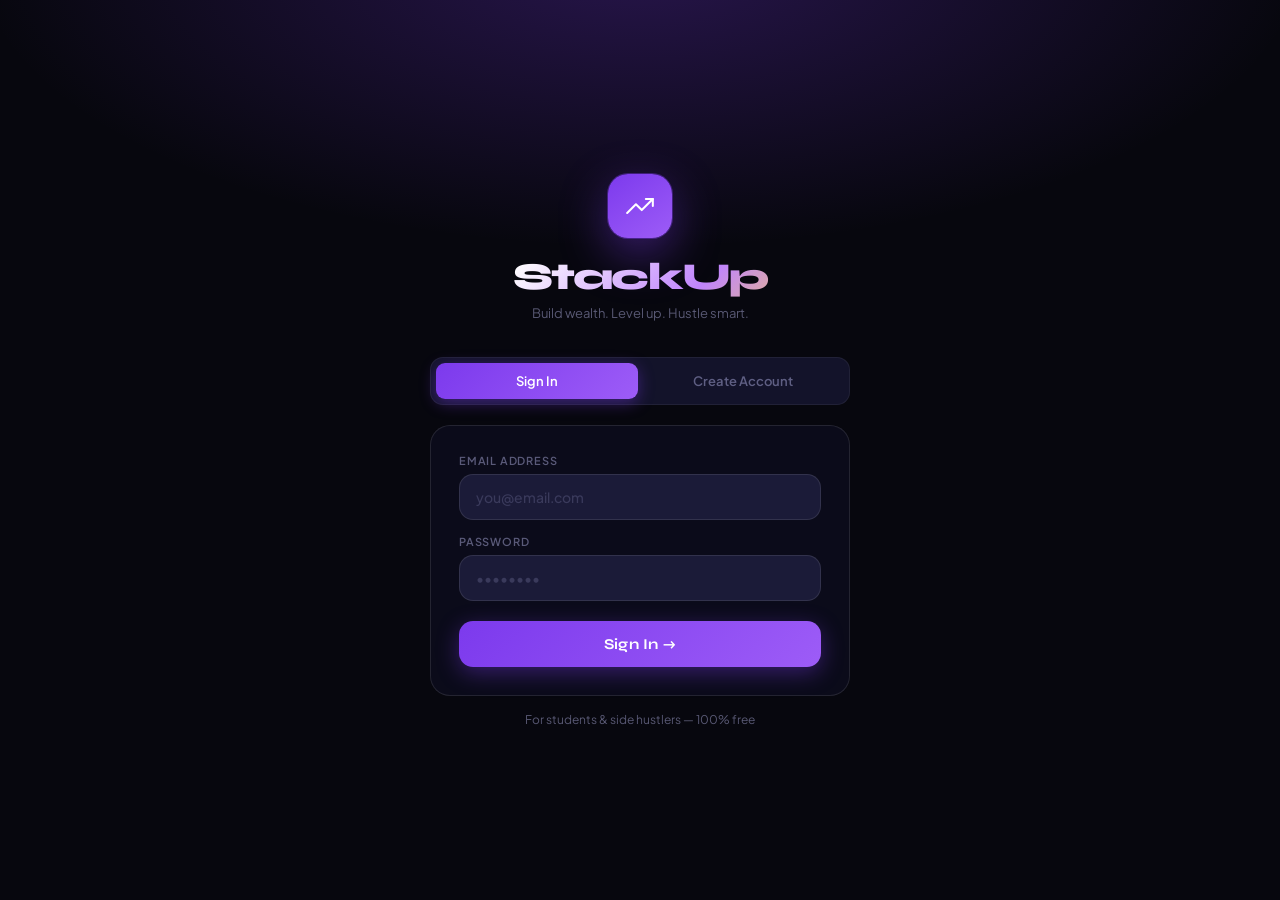
==== index.html @ 41231bc2 "update the main branch" ====
<!DOCTYPE html>
<html lang="en">
<head>
<meta charset="UTF-8"/>
<meta name="viewport" content="width=device-width, initial-scale=1.0"/>
<meta name="theme-color" content="#07070e"/>
<meta name="description" content="StackUp — Gamified money tracker for students and side hustlers"/>
<meta name="mobile-web-app-capable" content="yes"/>
<meta name="apple-mobile-web-app-capable" content="yes"/>
<meta name="apple-mobile-web-app-status-bar-style" content="black-translucent"/>
<meta name="apple-mobile-web-app-title" content="StackUp"/>
<meta name="application-name" content="StackUp"/>
<link rel="manifest" href="#" id="pwa-manifest"/>
<link rel="apple-touch-icon" href="#" id="pwa-icon-apple"/>
<title>StackUp — Money Tracker</title>
<link rel="preconnect" href="https://fonts.googleapis.com"/>
<link rel="preconnect" href="https://fonts.gstatic.com" crossorigin/>
<link href="https://fonts.googleapis.com/css2?family=Syne:wght@600;700;800&family=Plus+Jakarta+Sans:wght@300;400;500;600;700&display=swap" rel="stylesheet"/>
<style>
/* ═══════════════════════════════════════════════
   RESET & TOKENS
═══════════════════════════════════════════════ */
*, *::before, *::after { box-sizing: border-box; margin: 0; padding: 0; }

:root {
  --bg:       #07070e;
  --s1:       #0d0d1c;
  --s2:       #13132a;
  --s3:       #1b1b38;
  --s4:       #222244;
  --border:   rgba(255,255,255,0.06);
  --border2:  rgba(255,255,255,0.10);
  --border3:  rgba(255,255,255,0.14);

  --purple:    #7c3aed;
  --purple-l:  #9d5cf7;
  --purple-ll: #c084fc;
  --purple-dim: rgba(124,58,237,0.15);

  --gold:    #d97706;
  --gold-l:  #f59e0b;
  --gold-ll: #fcd34d;

  --income:   #10b981;
  --income-l: #34d399;
  --expense:  #f43f5e;
  --expense-l:#fb7185;
  --saving:   #06b6d4;
  --saving-l: #22d3ee;
  --invest:   #d97706;
  --invest-l: #f59e0b;

  --white: #eeeeff;
  --muted: rgba(200,200,255,0.42);
  --muted2:rgba(200,200,255,0.18);

  --ff-d: 'Syne', sans-serif;
  --ff-b: 'Plus Jakarta Sans', sans-serif;

  --r:    20px;
  --r-sm: 14px;
  --r-xs: 10px;

  /* layout */
  --sidebar-w: 240px;
  --topbar-h:  60px;
  --bnav-h:    68px;
}

html { scroll-behavior: smooth; }

body {
  font-family: var(--ff-b);
  font-size: 14px;
  color: var(--white);
  background: var(--bg);
  -webkit-font-smoothing: antialiased;
  min-height: 100vh;
  overflow-x: hidden;
}

svg { stroke-width: 1.75; stroke-linecap: round; stroke-linejoin: round; fill: none; display: block; }
input, select, button, textarea { font-family: var(--ff-b); }
button { cursor: pointer; }

::-webkit-scrollbar { width: 4px; height: 4px; }
::-webkit-scrollbar-track { background: transparent; }
::-webkit-scrollbar-thumb { background: rgba(124,58,237,0.35); border-radius: 99px; }

/* ═══════════════════════════════════════════════
   AUTH SCREEN
═══════════════════════════════════════════════ */
#auth-screen {
  position: fixed; inset: 0; z-index: 500;
  display: flex; align-items: center; justify-content: center;
  padding: 20px;
  background: radial-gradient(ellipse 80% 50% at 50% -5%, rgba(124,58,237,0.28) 0%, transparent 65%), var(--bg);
  overflow-y: auto;
}

.auth-box {
  width: 100%; max-width: 420px;
  animation: fadeUp .5s ease both;
}

.auth-brand { text-align: center; margin-bottom: 36px; }
.auth-logo-wrap {
  width: 64px; height: 64px; border-radius: 20px; margin: 0 auto 16px;
  background: linear-gradient(145deg, var(--purple), var(--purple-l));
  display: flex; align-items: center; justify-content: center;
  box-shadow: 0 0 0 1px rgba(124,58,237,0.4), 0 16px 48px rgba(124,58,237,0.45);
}
.auth-title {
  font-family: var(--ff-d); font-size: 38px; font-weight: 800; letter-spacing: -1.8px;
  background: linear-gradient(135deg, #fff 20%, var(--purple-ll) 65%, var(--gold-ll));
  -webkit-background-clip: text; -webkit-text-fill-color: transparent;
  background-clip: text;
}
.auth-sub { color: var(--muted); font-size: 13px; margin-top: 6px; }

.auth-toggle {
  display: flex; background: var(--s2); border-radius: 13px;
  padding: 5px; gap: 4px; margin-bottom: 20px;
  border: 1px solid var(--border);
}
.auth-tab {
  flex: 1; padding: 10px; border-radius: 9px; border: none;
  font-size: 13px; font-weight: 600; color: var(--muted);
  background: transparent; transition: all .22s;
}
.auth-tab.on {
  background: linear-gradient(135deg, var(--purple), var(--purple-l));
  color: #fff; box-shadow: 0 4px 16px rgba(124,58,237,0.4);
}

.auth-card {
  background: rgba(13,13,28,0.9); border: 1px solid var(--border2);
  border-radius: var(--r); padding: 28px;
  backdrop-filter: blur(24px);
  -webkit-backdrop-filter: blur(24px);
}

.field { margin-bottom: 15px; }
.field label {
  display: block; font-size: 11px; color: var(--muted);
  font-weight: 600; letter-spacing: .8px; text-transform: uppercase; margin-bottom: 7px;
}
.field input {
  width: 100%; padding: 13px 16px;
  background: var(--s3); border: 1px solid var(--border2); border-radius: var(--r-sm);
  color: var(--white); font-size: 14px; font-weight: 500;
  outline: none; transition: border-color .2s, box-shadow .2s;
  -webkit-appearance: none;
}
.field input:focus { border-color: var(--purple); box-shadow: 0 0 0 3px rgba(124,58,237,0.14); }
.field input::placeholder { color: var(--muted2); }

.auth-err { color: var(--expense-l); font-size: 12.5px; margin-bottom: 13px; font-weight: 500; display: none; }

.btn-primary {
  width: 100%; padding: 14px; border: none; border-radius: var(--r-sm);
  font-family: var(--ff-d); font-weight: 700; font-size: 15px; letter-spacing: .3px;
  background: linear-gradient(135deg, var(--purple) 0%, var(--purple-l) 100%);
  color: #fff; transition: all .22s;
  box-shadow: 0 6px 22px rgba(124,58,237,0.38);
}
.btn-primary:hover { transform: translateY(-2px); box-shadow: 0 10px 30px rgba(124,58,237,0.52); }
.btn-primary:active { transform: translateY(0); }

.auth-footer { text-align: center; color: var(--muted); font-size: 12px; margin-top: 16px; }

/* ═══════════════════════════════════════════════
   APP LAYOUT — MOBILE FIRST
═══════════════════════════════════════════════ */
#app { display: none; min-height: 100vh; }
#app.visible { display: flex; flex-direction: column; }

/* ── MOBILE TOPBAR ── */
#mob-topbar {
  position: sticky; top: 0; z-index: 100;
  display: flex; align-items: center; justify-content: space-between;
  padding: 0 18px;
  height: var(--topbar-h);
  background: rgba(7,7,14,0.92);
  backdrop-filter: blur(24px);
  -webkit-backdrop-filter: blur(24px);
  border-bottom: 1px solid var(--border);
}
.mob-logo {
  font-family: var(--ff-d); font-size: 21px; font-weight: 800; letter-spacing: -0.7px;
  background: linear-gradient(135deg, var(--purple-ll), var(--gold-ll));
  -webkit-background-clip: text; -webkit-text-fill-color: transparent;
  background-clip: text;
}
.mob-topbar-right { display: flex; align-items: center; gap: 10px; }
.lv-pill {
  display: flex; align-items: center; gap: 6px;
  padding: 5px 11px 5px 7px;
  background: rgba(124,58,237,0.12); border: 1px solid rgba(124,58,237,0.25);
  border-radius: 99px;
}
.lv-badge {
  width: 22px; height: 22px; border-radius: 50%;
  background: linear-gradient(135deg, var(--purple), var(--gold-l));
  display: flex; align-items: center; justify-content: center;
  font-family: var(--ff-d); font-size: 9px; font-weight: 800; color: #fff;
}
.lv-text { font-size: 11.5px; font-weight: 600; color: var(--purple-ll); }
.xp-label { font-size: 11px; color: var(--muted); font-weight: 500; }

/* ── MAIN CONTENT ── */
#main-content { flex: 1; }

/* ── PAGES ── */
.page { display: none; padding-bottom: calc(var(--bnav-h) + 16px); }
.page.on { display: block; }

/* ── MOBILE BOTTOM NAV ── */
#mob-bnav {
  position: fixed; bottom: 0; left: 0; right: 0; z-index: 100;
  display: flex; align-items: center; justify-content: space-around;
  height: var(--bnav-h);
  padding: 8px 4px calc(8px + env(safe-area-inset-bottom));
  background: rgba(7,7,14,0.96);
  backdrop-filter: blur(30px);
  -webkit-backdrop-filter: blur(30px);
  border-top: 1px solid var(--border);
}
.nav-btn {
  display: flex; flex-direction: column; align-items: center; gap: 4px;
  padding: 7px 20px; border-radius: 14px; border: none;
  background: transparent; color: var(--muted);
  font-size: 9.5px; font-weight: 700; letter-spacing: .5px; text-transform: uppercase;
  transition: all .2s; min-width: 60px;
}
.nav-btn svg { width: 21px; height: 21px; stroke: currentColor; transition: stroke .2s; }
.nav-btn.on { color: var(--purple-ll); background: var(--purple-dim); }
.nav-btn:not(.on):hover { color: rgba(200,200,255,0.8); }

/* ═══════════════════════════════════════════════
   DESKTOP LAYOUT (≥768px)
═══════════════════════════════════════════════ */
@media (min-width: 768px) {
  #mob-topbar { display: none; }
  #mob-bnav   { display: none; }

  #app.visible {
    flex-direction: row;
    min-height: 100vh;
  }

  /* SIDEBAR */
  #sidebar {
    display: flex;
    width: var(--sidebar-w);
    flex-shrink: 0;
    flex-direction: column;
    position: sticky;
    top: 0;
    height: 100vh;
    background: var(--s1);
    border-right: 1px solid var(--border);
    padding: 28px 16px;
    gap: 6px;
  }

  .sb-brand {
    display: flex; align-items: center; gap: 10px;
    padding: 0 8px; margin-bottom: 28px;
  }
  .sb-brand-icon {
    width: 36px; height: 36px; border-radius: 11px; flex-shrink: 0;
    background: linear-gradient(145deg, var(--purple), var(--purple-l));
    display: flex; align-items: center; justify-content: center;
    box-shadow: 0 6px 20px rgba(124,58,237,0.4);
  }
  .sb-brand-name {
    font-family: var(--ff-d); font-size: 20px; font-weight: 800; letter-spacing: -.6px;
    background: linear-gradient(135deg, var(--purple-ll), var(--gold-ll));
    -webkit-background-clip: text; -webkit-text-fill-color: transparent;
    background-clip: text;
  }

  .sb-nav-item {
    display: flex; align-items: center; gap: 12px;
    padding: 11px 14px; border-radius: 13px; border: none;
    background: transparent; color: var(--muted);
    font-size: 13.5px; font-weight: 600; text-align: left;
    transition: all .2s; width: 100%;
  }
  .sb-nav-item svg { width: 20px; height: 20px; stroke: currentColor; flex-shrink: 0; transition: stroke .2s; }
  .sb-nav-item.on { color: var(--white); background: var(--purple-dim); }
  .sb-nav-item.on svg { stroke: var(--purple-ll); }
  .sb-nav-item:not(.on):hover { color: var(--white); background: rgba(255,255,255,0.04); }

  .sb-spacer { flex: 1; }

  /* XP widget in sidebar */
  .sb-xp-card {
    background: var(--s2); border: 1px solid var(--border2);
    border-radius: 16px; padding: 14px;
    margin-top: 8px;
  }
  .sb-xp-top {
    display: flex; align-items: center; justify-content: space-between; margin-bottom: 8px;
  }
  .sb-lv-badge {
    display: flex; align-items: center; gap: 7px;
  }
  .sb-lv-dot {
    width: 28px; height: 28px; border-radius: 50%;
    background: linear-gradient(135deg, var(--purple), var(--gold-l));
    display: flex; align-items: center; justify-content: center;
    font-family: var(--ff-d); font-size: 11px; font-weight: 800; color: #fff;
  }
  .sb-lv-label { font-size: 12px; font-weight: 600; color: var(--purple-ll); }
  .sb-xp-num { font-size: 11px; color: var(--muted); font-weight: 500; }
  .sb-bar { height: 5px; background: rgba(255,255,255,0.07); border-radius: 99px; overflow: hidden; }
  .sb-fill {
    height: 100%; border-radius: 99px;
    background: linear-gradient(90deg, var(--purple), var(--gold-l));
    transition: width .9s cubic-bezier(.34,1.56,.64,1);
  }

  /* PAGE area on desktop */
  #main-content {
    flex: 1;
    overflow-y: auto;
    overflow-x: hidden;
    min-height: 100vh;
  }

  .page { padding-bottom: 48px; }

  /* desktop page inner max-width */
  .page-inner {
    max-width: 780px;
    margin: 0 auto;
    padding: 32px 28px;
  }
}

/* ═══════════════════════════════════════════════
   SIDEBAR — hidden on mobile
═══════════════════════════════════════════════ */
#sidebar { display: none; }

/* ═══════════════════════════════════════════════
   DASHBOARD PAGE
═══════════════════════════════════════════════ */
.dash-pad { padding: 18px 18px 0; }

/* HERO CARD */
.hero-card {
  border-radius: 26px; padding: 24px; margin-bottom: 18px;
  position: relative; overflow: hidden;
  background: linear-gradient(145deg, #170840 0%, #2d1060 45%, #170840 100%);
  border: 1px solid rgba(124,58,237,0.28);
  box-shadow: 0 20px 60px rgba(124,58,237,0.22), inset 0 1px 0 rgba(255,255,255,0.07);
}
.hero-card::before {
  content: ''; position: absolute; top: -50px; right: -50px;
  width: 200px; height: 200px; border-radius: 50%;
  background: radial-gradient(circle, rgba(124,58,237,0.38) 0%, transparent 70%);
  pointer-events: none;
}
.hero-card::after {
  content: ''; position: absolute; bottom: -40px; left: -30px;
  width: 160px; height: 160px; border-radius: 50%;
  background: radial-gradient(circle, rgba(245,158,11,0.13) 0%, transparent 70%);
  pointer-events: none;
}
.hero-top {
  display: flex; align-items: flex-start; justify-content: space-between;
  margin-bottom: 20px; position: relative; z-index: 1;
}
.hero-greet p { font-size: 12px; color: rgba(200,200,255,0.5); font-weight: 500; margin-bottom: 2px; }
.hero-greet h2 { font-family: var(--ff-d); font-size: 22px; font-weight: 800; letter-spacing: -.5px; color: #fff; }

.streak-chip {
  display: flex; flex-direction: column; align-items: center;
  background: rgba(245,158,11,0.1); border: 1px solid rgba(245,158,11,0.22);
  border-radius: 13px; padding: 8px 14px;
}
.streak-num { font-family: var(--ff-d); font-size: 22px; font-weight: 800; color: var(--gold-ll); line-height: 1; }
.streak-lbl { font-size: 9px; color: rgba(245,158,11,0.65); font-weight: 600; letter-spacing: .5px; text-transform: uppercase; margin-top: 2px; }

/* DONUT + LEGEND */
.donut-row {
  display: flex; align-items: center; gap: 18px;
  position: relative; z-index: 1;
}
.donut-wrap { position: relative; flex-shrink: 0; }
.donut-center {
  position: absolute; inset: 0;
  display: flex; flex-direction: column; align-items: center; justify-content: center;
}
.donut-c-label { font-size: 9px; color: rgba(200,200,255,0.5); font-weight: 600; letter-spacing: .6px; text-transform: uppercase; }
.donut-c-amt {
  font-family: var(--ff-d); font-size: 16px; font-weight: 800; color: #fff;
  letter-spacing: -.5px; margin-top: 1px; line-height: 1;
}
.donut-c-sub { font-size: 9px; font-weight: 500; margin-top: 2px; }
.legend { flex: 1; display: flex; flex-direction: column; gap: 8px; }
.legend-item { display: flex; align-items: center; gap: 9px; }
.legend-dot { width: 8px; height: 8px; border-radius: 50%; flex-shrink: 0; }
.legend-name { font-size: 11px; color: rgba(200,200,255,0.55); font-weight: 500; }
.legend-val { font-family: var(--ff-d); font-size: 13px; font-weight: 700; color: #fff; }

/* XP bar */
.hero-xp { margin-top: 18px; position: relative; z-index: 1; }
.hero-xp-row { display: flex; justify-content: space-between; align-items: center; margin-bottom: 6px; }
.hero-xp-lv { font-family: var(--ff-d); font-size: 12px; font-weight: 700; color: var(--purple-ll); }
.hero-xp-txt { font-size: 11px; color: rgba(200,200,255,0.42); font-weight: 500; }
.hero-bar { height: 5px; background: rgba(255,255,255,0.08); border-radius: 99px; overflow: hidden; }
.hero-fill {
  height: 100%; border-radius: 99px;
  background: linear-gradient(90deg, var(--purple), var(--gold-l));
  transition: width .9s cubic-bezier(.34,1.56,.64,1);
}

/* SECTION HEADER */
.sec-hd {
  display: flex; align-items: center; justify-content: space-between;
  padding: 0 18px; margin-bottom: 12px; margin-top: 20px;
}
.sec-title { font-family: var(--ff-d); font-size: 16px; font-weight: 700; letter-spacing: -.3px; }

/* STAT GRID */
.stat-grid { display: grid; grid-template-columns: 1fr 1fr; gap: 10px; padding: 0 18px; margin-bottom: 4px; }

@media (min-width: 500px) {
  .stat-grid { grid-template-columns: repeat(4, 1fr); }
}

.stat-card {
  background: var(--s1); border: 1px solid var(--border);
  border-radius: 18px; padding: 15px; position: relative; overflow: hidden;
  transition: transform .2s, border-color .2s;
}
.stat-card:hover { transform: translateY(-2px); border-color: var(--border2); }
.stat-accent { position: absolute; top: 0; left: 0; width: 3px; height: 100%; border-radius: 3px 0 0 3px; }
.stat-ico { width: 32px; height: 32px; border-radius: 9px; display: flex; align-items: center; justify-content: center; margin-bottom: 10px; }
.stat-lbl { font-size: 10.5px; color: var(--muted); font-weight: 500; text-transform: uppercase; letter-spacing: .3px; margin-bottom: 3px; }
.stat-val { font-family: var(--ff-d); font-size: 17px; font-weight: 800; letter-spacing: -.4px; }

/* BADGE CHIPS */
.badge-shelf { display: flex; flex-wrap: wrap; gap: 8px; padding: 0 18px; margin-bottom: 4px; }
.badge-chip {
  display: flex; align-items: center; gap: 7px;
  background: var(--s2); border: 1px solid rgba(124,58,237,0.2);
  border-radius: 11px; padding: 8px 12px;
}
.badge-chip-ico {
  width: 26px; height: 26px; border-radius: 8px; flex-shrink: 0;
  background: linear-gradient(135deg, var(--purple), var(--gold-l));
  display: flex; align-items: center; justify-content: center;
}
.badge-chip-name { font-size: 12px; font-weight: 600; }

/* TX ROW */
.tx-list { display: flex; flex-direction: column; gap: 8px; padding: 0 18px; }
.tx-card {
  display: flex; align-items: center; gap: 13px;
  padding: 14px 16px;
  background: var(--s1); border: 1px solid var(--border); border-radius: 17px;
  transition: background .15s, border-color .15s;
}
.tx-card:hover { background: var(--s2); border-color: var(--border2); }
.tx-ico {
  width: 42px; height: 42px; border-radius: 13px; flex-shrink: 0;
  display: flex; align-items: center; justify-content: center;
}
.tx-body { flex: 1; min-width: 0; }
.tx-name { font-size: 14px; font-weight: 600; white-space: nowrap; overflow: hidden; text-overflow: ellipsis; }
.tx-meta { font-size: 11.5px; color: var(--muted); margin-top: 1px; }
.tx-right { display: flex; flex-direction: column; align-items: flex-end; gap: 5px; flex-shrink: 0; }
.tx-amt { font-family: var(--ff-d); font-size: 15px; font-weight: 700; }
.tx-bottom { display: flex; align-items: center; gap: 6px; }
.tx-tag { font-size: 9.5px; font-weight: 700; letter-spacing: .4px; text-transform: uppercase; padding: 2px 8px; border-radius: 99px; }
.tx-del {
  background: none; border: none; color: var(--muted); padding: 3px; border-radius: 6px;
  transition: color .15s, background .15s; opacity: 0; pointer-events: none;
}
.tx-card:hover .tx-del { opacity: 1; pointer-events: auto; }
.tx-del:hover { color: var(--expense-l); background: rgba(244,63,94,0.1); }

/* EMPTY */
.empty-state {
  display: flex; flex-direction: column; align-items: center; justify-content: center;
  padding: 48px 20px; gap: 12px; text-align: center;
}
.empty-icon {
  width: 68px; height: 68px; border-radius: 20px; margin-bottom: 4px;
  background: var(--s2); border: 1px solid var(--border);
  display: flex; align-items: center; justify-content: center;
}
.empty-state p { color: var(--muted); font-size: 13.5px; line-height: 1.6; }

/* ═══════════════════════════════════════════════
   LOG PAGE
═══════════════════════════════════════════════ */
.log-pad { padding: 24px 18px 0; }
.log-title { font-family: var(--ff-d); font-size: 26px; font-weight: 800; letter-spacing: -.8px; margin-bottom: 4px; }
.log-title span { color: var(--purple-ll); }
.log-sub { color: var(--muted); font-size: 13px; margin-bottom: 24px; }

.type-grid { display: grid; grid-template-columns: repeat(4,1fr); gap: 8px; margin-bottom: 22px; }
.type-btn {
  padding: 13px 4px 11px; border-radius: 15px; border: 1.5px solid var(--border);
  background: var(--s1); transition: all .2s;
  display: flex; flex-direction: column; align-items: center; gap: 7px;
}
.type-btn svg { width: 20px; height: 20px; stroke: var(--muted); transition: stroke .2s; }
.type-btn-lbl { font-size: 10px; font-weight: 700; letter-spacing: .5px; text-transform: uppercase; color: var(--muted); transition: color .2s; }
.type-btn:not([data-a]):hover { border-color: var(--border2); }
.type-btn[data-a="income"]     { border-color: var(--income); background: rgba(16,185,129,0.07); }
.type-btn[data-a="income"] svg { stroke: var(--income); }
.type-btn[data-a="income"] .type-btn-lbl { color: var(--income); }
.type-btn[data-a="expense"]     { border-color: var(--expense); background: rgba(244,63,94,0.07); }
.type-btn[data-a="expense"] svg { stroke: var(--expense); }
.type-btn[data-a="expense"] .type-btn-lbl { color: var(--expense); }
.type-btn[data-a="saving"]     { border-color: var(--saving); background: rgba(6,182,212,0.07); }
.type-btn[data-a="saving"] svg { stroke: var(--saving); }
.type-btn[data-a="saving"] .type-btn-lbl { color: var(--saving); }
.type-btn[data-a="investment"]     { border-color: var(--invest); background: rgba(217,119,6,0.07); }
.type-btn[data-a="investment"] svg { stroke: var(--invest); }
.type-btn[data-a="investment"] .type-btn-lbl { color: var(--invest); }

.amt-wrap {
  background: var(--s2); border: 1.5px solid var(--border2); border-radius: 18px;
  padding: 16px 20px; display: flex; align-items: center; gap: 8px;
  margin-bottom: 14px; transition: border-color .2s, box-shadow .2s;
}
.amt-wrap:focus-within { border-color: var(--purple); box-shadow: 0 0 0 4px rgba(124,58,237,0.1); }
.amt-sign { font-family: var(--ff-d); font-size: 28px; font-weight: 800; color: rgba(124,58,237,0.65); }
.amt-inp {
  background: transparent; border: none; outline: none;
  font-family: var(--ff-d); font-weight: 800; font-size: 32px;
  color: var(--white); width: 100%; letter-spacing: -1.5px;
}
.amt-inp::placeholder { color: var(--muted2); }

.form-row { margin-bottom: 14px; }
.form-lbl {
  display: block; font-size: 11px; color: var(--muted);
  font-weight: 700; letter-spacing: .8px; text-transform: uppercase; margin-bottom: 7px;
}
.form-ctrl {
  width: 100%; padding: 13px 16px;
  background: var(--s2); border: 1.5px solid var(--border2); border-radius: var(--r-sm);
  color: var(--white); font-size: 14px; font-weight: 500;
  outline: none; transition: border-color .2s, box-shadow .2s;
  -webkit-appearance: none; appearance: none;
}
.form-ctrl:focus { border-color: var(--purple); box-shadow: 0 0 0 3px rgba(124,58,237,0.1); }
.form-ctrl::placeholder { color: var(--muted2); }
select.form-ctrl {
  background-image: url("data:image/svg+xml,%3Csvg xmlns='http://www.w3.org/2000/svg' width='12' height='12' viewBox='0 0 24 24' fill='none' stroke='rgba(200,200,255,0.4)' stroke-width='2' stroke-linecap='round' stroke-linejoin='round'%3E%3Cpolyline points='6 9 12 15 18 9'/%3E%3C/svg%3E");
  background-repeat: no-repeat;
  background-position: right 14px center;
  padding-right: 38px;
  cursor: pointer;
}
select.form-ctrl option { background: #1b1b38; color: var(--white); }

.log-btn-wrap { margin-top: 22px; }

.suc-banner {
  display: none; align-items: center; gap: 12px;
  padding: 14px 16px; margin-top: 14px;
  background: rgba(16,185,129,0.07); border: 1px solid rgba(16,185,129,0.2);
  border-radius: 14px; animation: fadeUp .3s ease;
}
.suc-banner.show { display: flex; }
.suc-banner p { color: var(--income-l); font-size: 13.5px; font-weight: 500; }

/* ═══════════════════════════════════════════════
   HISTORY PAGE
═══════════════════════════════════════════════ */
.hist-pad { padding: 24px 18px 0; }
.hist-title { font-family: var(--ff-d); font-size: 26px; font-weight: 800; letter-spacing: -.8px; margin-bottom: 16px; }
.hist-title span { color: var(--purple-ll); }

.srch-wrap { position: relative; margin-bottom: 14px; }
.srch-wrap svg { position: absolute; left: 14px; top: 50%; transform: translateY(-50%); width: 17px; height: 17px; stroke: var(--muted); pointer-events: none; }
.srch-inp {
  width: 100%; padding: 12px 16px 12px 44px;
  background: var(--s2); border: 1.5px solid var(--border2); border-radius: var(--r-sm);
  color: var(--white); font-size: 14px; font-weight: 500;
  outline: none; transition: border-color .2s;
  -webkit-appearance: none;
}
.srch-inp:focus { border-color: var(--purple); }
.srch-inp::placeholder { color: var(--muted2); }

.filter-row { display: flex; gap: 7px; overflow-x: auto; padding-bottom: 2px; margin-bottom: 16px; }
.filter-row::-webkit-scrollbar { display: none; }
.flt-btn {
  padding: 7px 16px; border-radius: 99px;
  border: 1px solid var(--border2); background: transparent;
  color: var(--muted); white-space: nowrap;
  font-size: 12.5px; font-weight: 600; transition: all .2s;
  flex-shrink: 0;
}
.flt-btn.on { background: rgba(124,58,237,0.14); border-color: rgba(124,58,237,0.4); color: var(--purple-ll); }
.flt-btn:not(.on):hover { border-color: var(--border3); color: var(--white); }

/* ═══════════════════════════════════════════════
   PROFILE PAGE
═══════════════════════════════════════════════ */
.prof-pad { padding: 18px; }

.prof-hero-card {
  border-radius: 26px; padding: 28px;
  position: relative; overflow: hidden;
  background: linear-gradient(145deg, #170840 0%, #2d1060 45%, #170840 100%);
  border: 1px solid rgba(124,58,237,0.28);
  box-shadow: 0 20px 50px rgba(124,58,237,0.2);
  text-align: center; margin-bottom: 14px;
}
.prof-hero-card::before {
  content: ''; position: absolute; top: -60px; right: -60px;
  width: 220px; height: 220px; border-radius: 50%;
  background: radial-gradient(circle, rgba(124,58,237,0.3) 0%, transparent 70%);
  pointer-events: none;
}
.prof-av {
  width: 76px; height: 76px; border-radius: 50%;
  margin: 0 auto 14px;
  background: linear-gradient(145deg, var(--purple), var(--gold-l));
  display: flex; align-items: center; justify-content: center;
  font-family: var(--ff-d); font-weight: 800; font-size: 28px; color: #fff;
  box-shadow: 0 0 0 3px rgba(124,58,237,0.3), 0 10px 36px rgba(124,58,237,0.45);
  position: relative; z-index: 1;
}
.prof-name { font-family: var(--ff-d); font-size: 22px; font-weight: 800; letter-spacing: -.4px; position: relative; z-index: 1; }
.prof-email { font-size: 12.5px; color: rgba(200,200,255,0.45); margin: 4px 0 14px; position: relative; z-index: 1; }
.prof-lv-pill {
  display: inline-flex; align-items: center; gap: 7px;
  background: rgba(245,158,11,0.12); border: 1px solid rgba(245,158,11,0.25);
  border-radius: 99px; padding: 6px 14px; position: relative; z-index: 1;
}
.prof-lv-txt { font-size: 12px; color: var(--gold-ll); font-weight: 700; }

.prof-stats { display: grid; grid-template-columns: 1fr 1fr; gap: 10px; margin-bottom: 14px; }
.ps-card {
  background: var(--s1); border: 1px solid var(--border); border-radius: 18px;
  padding: 16px; text-align: center;
}
.ps-val {
  font-family: var(--ff-d); font-size: 26px; font-weight: 800; letter-spacing: -.8px;
  background: linear-gradient(135deg, var(--purple-ll), var(--white));
  -webkit-background-clip: text; -webkit-text-fill-color: transparent;
  background-clip: text;
}
.ps-lbl { font-size: 10.5px; color: var(--muted); margin-top: 3px; font-weight: 600; text-transform: uppercase; letter-spacing: .4px; }

.prof-section { margin-bottom: 14px; }
.prof-sec-title { font-family: var(--ff-d); font-size: 16px; font-weight: 700; margin-bottom: 12px; letter-spacing: -.3px; }

.badge-list { display: flex; flex-direction: column; gap: 8px; }
.badge-row {
  display: flex; align-items: center; gap: 14px;
  padding: 14px 16px; background: var(--s1);
  border: 1px solid var(--border); border-radius: 16px; transition: all .15s;
}
.badge-row.unlocked { border-color: rgba(124,58,237,0.22); }
.badge-row.locked { opacity: .35; }
.badge-ico {
  width: 44px; height: 44px; border-radius: 13px; flex-shrink: 0;
  display: flex; align-items: center; justify-content: center;
}
.badge-ico.u { background: linear-gradient(145deg, var(--purple), var(--purple-l)); }
.badge-ico.l { background: var(--s3); }
.badge-info { flex: 1; }
.badge-name { font-size: 14px; font-weight: 600; margin-bottom: 2px; }
.badge-desc { font-size: 11.5px; color: var(--muted); }
.badge-meta { display: flex; flex-direction: column; align-items: flex-end; gap: 4px; flex-shrink: 0; }
.badge-xp { font-family: var(--ff-d); font-size: 12px; color: var(--gold-l); font-weight: 700; }

.since-box {
  background: var(--s1); border: 1px solid var(--border); border-radius: 16px;
  padding: 14px; text-align: center; margin-bottom: 14px;
}
.since-box p:first-child { font-size: 11px; color: var(--muted); font-weight: 600; text-transform: uppercase; letter-spacing: .5px; margin-bottom: 4px; }
.since-box p:last-child { font-size: 15px; font-weight: 600; }

.signout-btn {
  width: 100%; padding: 14px; border: 1px solid rgba(244,63,94,0.2);
  border-radius: var(--r-sm); background: transparent;
  color: var(--expense-l); font-size: 14px; font-weight: 600;
  transition: all .2s; display: flex; align-items: center; justify-content: center; gap: 8px;
}
.signout-btn:hover { background: rgba(244,63,94,0.07); border-color: rgba(244,63,94,0.38); }

/* ═══════════════════════════════════════════════
   DESKTOP PAGE INNER WRAPPER
═══════════════════════════════════════════════ */
@media (min-width: 768px) {
  .dash-pad, .log-pad, .hist-pad, .prof-pad,
  .sec-hd, .stat-grid, .badge-shelf, .tx-list {
    max-width: 740px; margin-left: auto; margin-right: auto;
  }
  .hero-card { margin-left: auto; margin-right: auto; max-width: 740px; }
  .sec-hd, .stat-grid, .badge-shelf, .tx-list { padding-left: 0; padding-right: 0; }
  .dash-pad { padding: 28px 28px 0; }
  .log-pad  { padding: 28px 28px 0; }
  .hist-pad { padding: 28px 28px 0; }
  .prof-pad { padding: 28px 28px 0; }
  .hero-card { margin-bottom: 22px; }
  #mob-topbar { display: none; }
}

/* ═══════════════════════════════════════════════
   XP FLOAT & BADGE TOAST
═══════════════════════════════════════════════ */
.xp-float {
  position: fixed; pointer-events: none; z-index: 9999;
  font-family: var(--ff-d); font-size: 22px; font-weight: 800;
  color: var(--gold-ll); text-shadow: 0 0 20px rgba(245,158,11,.85);
  animation: xpFly 1.6s ease forwards;
  white-space: nowrap;
}

#badge-toast {
  position: fixed; top: 18px; right: 18px; z-index: 9998;
  background: rgba(13,13,28,0.96); border: 1px solid rgba(245,158,11,.32);
  border-radius: 18px; padding: 15px 18px;
  display: flex; align-items: center; gap: 14px;
  box-shadow: 0 16px 60px rgba(0,0,0,.6), 0 0 30px rgba(245,158,11,.12);
  max-width: 286px; animation: slideIn .38s ease;
  transition: opacity .3s, transform .3s;
}
#badge-toast.hide { opacity: 0; transform: translateX(16px); }
.bt-ico {
  width: 48px; height: 48px; border-radius: 13px; flex-shrink: 0;
  background: linear-gradient(145deg, var(--purple), var(--gold-l));
  display: flex; align-items: center; justify-content: center;
  animation: pop .55s cubic-bezier(.34,1.56,.64,1);
}
.bt-tag { font-size: 9.5px; color: var(--gold-l); font-weight: 700; letter-spacing: 1px; text-transform: uppercase; }
.bt-name { font-family: var(--ff-d); font-size: 15px; font-weight: 700; margin-top: 2px; }
.bt-desc { font-size: 11.5px; color: var(--muted); margin-top: 1px; }

/* ═══════════════════════════════════════════════
   KEYFRAMES
═══════════════════════════════════════════════ */
@keyframes fadeUp  { from { opacity:0; transform:translateY(18px) } to { opacity:1; transform:translateY(0) } }
@keyframes slideIn { from { opacity:0; transform:translateX(26px) } to { opacity:1; transform:translateX(0) } }
@keyframes xpFly   { 0%{opacity:0;transform:scale(.5) translateY(0)} 25%{opacity:1;transform:scale(1.2) translateY(-22px)} 80%{opacity:1} 100%{opacity:0;transform:scale(.9) translateY(-65px)} }
@keyframes pop     { 0%{transform:scale(0) rotate(-10deg)} 70%{transform:scale(1.15) rotate(4deg)} 100%{transform:scale(1) rotate(0)} }

/* ═══════════════════════════════════════════════
   UTILITY
═══════════════════════════════════════════════ */
.mb14 { margin-bottom: 14px; }
.mt6  { margin-top: 6px; }

/* ═══════════════════════════════════════════════
   PWA INSTALL BANNER
═══════════════════════════════════════════════ */
#pwa-banner {
  position: fixed; bottom: calc(var(--bnav-h) + 12px); left: 12px; right: 12px;
  z-index: 9990;
  background: linear-gradient(135deg, #1a0a3d, #2d1060);
  border: 1px solid rgba(124,58,237,0.45);
  border-radius: 18px;
  padding: 14px 16px;
  display: flex; align-items: center; gap: 13px;
  box-shadow: 0 12px 48px rgba(0,0,0,0.6), 0 0 0 1px rgba(255,255,255,0.05);
  animation: slideUp .4s cubic-bezier(.34,1.56,.64,1) both;
}
@media (min-width: 768px) {
  #pwa-banner {
    bottom: 20px; left: auto; right: 20px;
    width: 340px;
  }
}
#pwa-banner.hide {
  animation: slideDown .3s ease forwards;
}
.pwa-icon {
  width: 46px; height: 46px; border-radius: 13px; flex-shrink: 0;
  background: linear-gradient(145deg, var(--purple), var(--purple-l));
  display: flex; align-items: center; justify-content: center;
  box-shadow: 0 6px 18px rgba(124,58,237,0.5);
}
.pwa-text { flex: 1; }
.pwa-title { font-family: var(--ff-d); font-size: 14px; font-weight: 700; color: var(--white); }
.pwa-sub   { font-size: 11.5px; color: rgba(200,200,255,0.55); margin-top: 2px; }
.pwa-actions { display: flex; gap: 8px; flex-shrink: 0; }
.pwa-install-btn {
  padding: 8px 14px; border: none; border-radius: 10px;
  background: linear-gradient(135deg, var(--purple), var(--purple-l));
  color: #fff; font-family: var(--ff-d); font-size: 12px; font-weight: 700;
  cursor: pointer; transition: all .2s; white-space: nowrap;
  box-shadow: 0 4px 14px rgba(124,58,237,0.4);
}
.pwa-install-btn:hover { transform: translateY(-1px); box-shadow: 0 6px 18px rgba(124,58,237,0.55); }
.pwa-dismiss-btn {
  padding: 8px 10px; border: 1px solid rgba(255,255,255,0.1); border-radius: 10px;
  background: transparent; color: var(--muted);
  font-size: 12px; font-weight: 600; cursor: pointer; transition: all .2s;
}
.pwa-dismiss-btn:hover { border-color: rgba(255,255,255,0.2); color: var(--white); }

/* PWA OFFLINE BADGE */
#offline-badge {
  position: fixed; top: 70px; left: 50%; transform: translateX(-50%);
  z-index: 9995; display: none;
  background: rgba(244,63,94,0.12); border: 1px solid rgba(244,63,94,0.3);
  border-radius: 99px; padding: 6px 16px;
  font-size: 12px; font-weight: 600; color: var(--expense-l);
  white-space: nowrap;
}
#offline-badge.show { display: block; animation: fadeUp .3s ease; }

/* PWA SPLASH (shown on standalone launch before fonts load) */
@media (display-mode: standalone) {
  #mob-topbar { padding-top: env(safe-area-inset-top, 0px); height: calc(var(--topbar-h) + env(safe-area-inset-top, 0px)); }
  #mob-bnav   { padding-bottom: calc(8px + env(safe-area-inset-bottom, 16px)); }
}

@keyframes slideUp   { from { opacity:0; transform:translateY(30px) } to { opacity:1; transform:translateY(0) } }
@keyframes slideDown { from { opacity:1; transform:translateY(0) } to { opacity:0; transform:translateY(20px) } }
</style>
</head>
<body>

<!-- ═══════════ AUTH SCREEN ═══════════ -->
<div id="auth-screen">
  <div class="auth-box">
    <div class="auth-brand">
      <div class="auth-logo-wrap">
        <svg width="28" height="28" viewBox="0 0 24 24" stroke="#fff">
          <polyline points="23 6 13.5 15.5 8.5 10.5 1 18"/>
          <polyline points="17 6 23 6 23 12"/>
        </svg>
      </div>
      <div class="auth-title">StackUp</div>
      <div class="auth-sub">Build wealth. Level up. Hustle smart.</div>
    </div>

    <div class="auth-toggle">
      <button class="auth-tab on" onclick="switchAuth('login')">Sign In</button>
      <button class="auth-tab" onclick="switchAuth('register')">Create Account</button>
    </div>

    <div class="auth-card">
      <div id="field-name" class="field" style="display:none">
        <label>Full Name</label>
        <input id="inp-name" type="text" placeholder="Your full name" autocomplete="name"/>
      </div>
      <div class="field">
        <label>Email Address</label>
        <input id="inp-email" type="email" placeholder="you@email.com" autocomplete="email"/>
      </div>
      <div class="field" style="margin-bottom:20px">
        <label>Password</label>
        <input id="inp-pass" type="password" placeholder="••••••••" autocomplete="current-password"
          onkeydown="if(event.key==='Enter')doAuth()"/>
      </div>
      <p id="auth-err" class="auth-err"></p>
      <button class="btn-primary" onclick="doAuth()">Sign In &rarr;</button>
    </div>
    <p class="auth-footer">For students &amp; side hustlers &mdash; 100% free</p>
  </div>
</div>

<!-- ═══════════ APP ═══════════ -->
<div id="app">

  <!-- SIDEBAR (desktop) -->
  <nav id="sidebar">
    <div class="sb-brand">
      <div class="sb-brand-icon">
        <svg width="18" height="18" viewBox="0 0 24 24" stroke="#fff">
          <polyline points="23 6 13.5 15.5 8.5 10.5 1 18"/>
          <polyline points="17 6 23 6 23 12"/>
        </svg>
      </div>
      <span class="sb-brand-name">StackUp</span>
    </div>

    <button class="sb-nav-item on" onclick="go('dash')" id="sn-dash">
      <svg viewBox="0 0 24 24"><rect x="3" y="3" width="7" height="7" rx="1.5"/><rect x="14" y="3" width="7" height="7" rx="1.5"/><rect x="14" y="14" width="7" height="7" rx="1.5"/><rect x="3" y="14" width="7" height="7" rx="1.5"/></svg>
      Home
    </button>
    <button class="sb-nav-item" onclick="go('log')" id="sn-log">
      <svg viewBox="0 0 24 24"><circle cx="12" cy="12" r="9"/><line x1="12" y1="8" x2="12" y2="16"/><line x1="8" y1="12" x2="16" y2="12"/></svg>
      Log Transaction
    </button>
    <button class="sb-nav-item" onclick="go('hist')" id="sn-hist">
      <svg viewBox="0 0 24 24"><polyline points="1 4 1 10 7 10"/><path d="M3.51 15a9 9 0 1 0 .49-3.89"/></svg>
      History
    </button>
    <button class="sb-nav-item" onclick="go('prof')" id="sn-prof">
      <svg viewBox="0 0 24 24"><path d="M20 21v-2a4 4 0 0 0-4-4H8a4 4 0 0 0-4 4v2"/><circle cx="12" cy="7" r="4"/></svg>
      Profile
    </button>

    <div class="sb-spacer"></div>

    <div class="sb-xp-card">
      <div class="sb-xp-top">
        <div class="sb-lv-badge">
          <div class="sb-lv-dot" id="sb-lv">1</div>
          <span class="sb-lv-label" id="sb-lv-lbl">Level 1</span>
        </div>
        <span class="sb-xp-num" id="sb-xp">0 XP</span>
      </div>
      <div class="sb-bar"><div class="sb-fill" id="sb-fill" style="width:0%"></div></div>
    </div>
  </nav>

  <!-- MAIN -->
  <div id="main-content">

    <!-- MOBILE TOPBAR -->
    <header id="mob-topbar">
      <span class="mob-logo">StackUp</span>
      <div class="mob-topbar-right">
        <span class="xp-label" id="mob-xp">0 XP</span>
        <div class="lv-pill">
          <div class="lv-badge" id="mob-lv">1</div>
          <span class="lv-text" id="mob-lv-txt">Level 1</span>
        </div>
      </div>
    </header>

    <!-- ── DASHBOARD ── -->
    <div id="p-dash" class="page on">
      <div class="dash-pad">
        <!-- Hero -->
        <div class="hero-card">
          <div class="hero-top">
            <div class="hero-greet">
              <p>Good to see you,</p>
              <h2 id="d-name">—</h2>
            </div>
            <div class="streak-chip">
              <div class="streak-num" id="d-streak">0</div>
              <div class="streak-lbl">Day Streak</div>
            </div>
          </div>

          <div class="donut-row">
            <div class="donut-wrap">
              <svg id="donut-svg" width="126" height="126" viewBox="0 0 126 126" style="transform:rotate(-90deg)">
                <circle cx="63" cy="63" r="48" stroke="rgba(255,255,255,0.06)" stroke-width="15" fill="none"/>
                <circle id="arc-inc" cx="63" cy="63" r="48" stroke="#10b981" stroke-width="15" fill="none" stroke-dasharray="0 301.6" stroke-linecap="butt"/>
                <circle id="arc-exp" cx="63" cy="63" r="48" stroke="#f43f5e" stroke-width="15" fill="none" stroke-dasharray="0 301.6" stroke-linecap="butt"/>
                <circle id="arc-sav" cx="63" cy="63" r="48" stroke="#06b6d4" stroke-width="15" fill="none" stroke-dasharray="0 301.6" stroke-linecap="butt"/>
                <circle id="arc-inv" cx="63" cy="63" r="48" stroke="#d97706" stroke-width="15" fill="none" stroke-dasharray="0 301.6" stroke-linecap="butt"/>
              </svg>
              <div class="donut-center">
                <div class="donut-c-label">Net Flow</div>
                <div class="donut-c-amt" id="d-net">&#8369;0</div>
                <div class="donut-c-sub" id="d-net-sub">&mdash;</div>
              </div>
            </div>
            <div class="legend">
              <div class="legend-item"><div class="legend-dot" style="background:var(--income)"></div><div><div class="legend-name">Income</div><div class="legend-val" id="d-inc">&#8369;0</div></div></div>
              <div class="legend-item"><div class="legend-dot" style="background:var(--expense)"></div><div><div class="legend-name">Expenses</div><div class="legend-val" id="d-exp">&#8369;0</div></div></div>
              <div class="legend-item"><div class="legend-dot" style="background:var(--saving)"></div><div><div class="legend-name">Savings</div><div class="legend-val" id="d-sav">&#8369;0</div></div></div>
              <div class="legend-item"><div class="legend-dot" style="background:var(--invest)"></div><div><div class="legend-name">Invested</div><div class="legend-val" id="d-inv">&#8369;0</div></div></div>
            </div>
          </div>

          <div class="hero-xp">
            <div class="hero-xp-row">
              <span class="hero-xp-lv" id="d-lv-txt">Level 1</span>
              <span class="hero-xp-txt" id="d-xp-txt">0 / 100 XP</span>
            </div>
            <div class="hero-bar"><div class="hero-fill" id="d-xp-bar" style="width:0%"></div></div>
          </div>
        </div>
      </div>

      <!-- Stats -->
      <div class="sec-hd"><span class="sec-title">Overview</span></div>
      <div class="stat-grid" style="padding:0 18px">
        <div class="stat-card">
          <div class="stat-accent" style="background:var(--income)"></div>
          <div class="stat-ico" style="background:rgba(16,185,129,.1)">
            <svg width="17" height="17" viewBox="0 0 24 24" stroke="var(--income)"><line x1="12" y1="5" x2="12" y2="19"/><polyline points="19 12 12 5 5 12"/></svg>
          </div>
          <div class="stat-lbl">Income</div>
          <div class="stat-val" style="color:var(--income-l)" id="s-inc">&#8369;0</div>
        </div>
        <div class="stat-card">
          <div class="stat-accent" style="background:var(--expense)"></div>
          <div class="stat-ico" style="background:rgba(244,63,94,.1)">
            <svg width="17" height="17" viewBox="0 0 24 24" stroke="var(--expense)"><line x1="12" y1="5" x2="12" y2="19"/><polyline points="5 12 12 19 19 12"/></svg>
          </div>
          <div class="stat-lbl">Expenses</div>
          <div class="stat-val" style="color:var(--expense-l)" id="s-exp">&#8369;0</div>
        </div>
        <div class="stat-card">
          <div class="stat-accent" style="background:var(--saving)"></div>
          <div class="stat-ico" style="background:rgba(6,182,212,.1)">
            <svg width="17" height="17" viewBox="0 0 24 24" stroke="var(--saving)"><rect x="3" y="10" width="18" height="11" rx="2"/><path d="M7 10V7a5 5 0 0 1 10 0v3"/></svg>
          </div>
          <div class="stat-lbl">Savings</div>
          <div class="stat-val" style="color:var(--saving-l)" id="s-sav">&#8369;0</div>
        </div>
        <div class="stat-card">
          <div class="stat-accent" style="background:var(--invest)"></div>
          <div class="stat-ico" style="background:rgba(217,119,6,.1)">
            <svg width="17" height="17" viewBox="0 0 24 24" stroke="var(--invest)"><polyline points="22 7 13.5 15.5 8.5 10.5 2 17"/><polyline points="16 7 22 7 22 13"/></svg>
          </div>
          <div class="stat-lbl">Invested</div>
          <div class="stat-val" style="color:var(--invest-l)" id="s-inv">&#8369;0</div>
        </div>
      </div>

      <!-- Badges -->
      <div id="d-bdg-wrap" style="display:none">
        <div class="sec-hd"><span class="sec-title">Achievements</span></div>
        <div class="badge-shelf" id="d-bdg"></div>
      </div>

      <!-- Recent -->
      <div class="sec-hd"><span class="sec-title">Recent Activity</span></div>
      <div id="d-recent" class="mb14"></div>
    </div>

    <!-- ── LOG ── -->
    <div id="p-log" class="page">
      <div class="log-pad">
        <div class="log-title">Log <span>Transaction</span></div>
        <div class="log-sub">Every peso logged earns you XP</div>

        <div class="type-grid">
          <button class="type-btn" id="tb-income" onclick="setType('income')" data-a="income">
            <svg viewBox="0 0 24 24"><line x1="12" y1="5" x2="12" y2="19"/><polyline points="19 12 12 5 5 12"/></svg>
            <span class="type-btn-lbl">Income</span>
          </button>
          <button class="type-btn" id="tb-expense" onclick="setType('expense')">
            <svg viewBox="0 0 24 24"><line x1="12" y1="5" x2="12" y2="19"/><polyline points="5 12 12 19 19 12"/></svg>
            <span class="type-btn-lbl">Expense</span>
          </button>
          <button class="type-btn" id="tb-saving" onclick="setType('saving')">
            <svg viewBox="0 0 24 24"><rect x="3" y="10" width="18" height="11" rx="2"/><path d="M7 10V7a5 5 0 0 1 10 0v3"/></svg>
            <span class="type-btn-lbl">Save</span>
          </button>
          <button class="type-btn" id="tb-investment" onclick="setType('investment')">
            <svg viewBox="0 0 24 24"><polyline points="22 7 13.5 15.5 8.5 10.5 2 17"/><polyline points="16 7 22 7 22 13"/></svg>
            <span class="type-btn-lbl">Invest</span>
          </button>
        </div>

        <div class="amt-wrap">
          <span class="amt-sign">&#8369;</span>
          <input class="amt-inp" id="l-amt" type="number" placeholder="0.00" min="0" step="0.01" inputmode="decimal"/>
        </div>

        <div class="form-row">
          <label class="form-lbl">Category</label>
          <select class="form-ctrl" id="l-cat"></select>
        </div>
        <div class="form-row">
          <label class="form-lbl">Date</label>
          <input class="form-ctrl" id="l-date" type="date"/>
        </div>
        <div class="form-row">
          <label class="form-lbl">Note <span style="font-weight:400;text-transform:none;letter-spacing:0;font-size:11px;color:var(--muted)">(optional)</span></label>
          <input class="form-ctrl" id="l-note" type="text" placeholder="e.g. Freelance logo project"/>
        </div>

        <div class="log-btn-wrap">
          <button class="btn-primary" onclick="doLog()">Log Transaction</button>
        </div>

        <div id="l-suc" class="suc-banner">
          <svg width="20" height="20" viewBox="0 0 24 24" stroke="var(--income)"><polyline points="20 6 9 17 4 12"/></svg>
          <p>Transaction logged! Keep stacking.</p>
        </div>
      </div>
    </div>

    <!-- ── HISTORY ── -->
    <div id="p-hist" class="page">
      <div class="hist-pad">
        <div class="hist-title">Transaction <span>History</span></div>

        <div class="srch-wrap">
          <svg viewBox="0 0 24 24"><circle cx="11" cy="11" r="8"/><line x1="21" y1="21" x2="16.65" y2="16.65"/></svg>
          <input class="srch-inp" id="h-srch" type="text" placeholder="Search transactions…" oninput="renderHist()"/>
        </div>

        <div class="filter-row">
          <button class="flt-btn on" onclick="setFilt('all',this)">All</button>
          <button class="flt-btn" onclick="setFilt('income',this)">Income</button>
          <button class="flt-btn" onclick="setFilt('expense',this)">Expenses</button>
          <button class="flt-btn" onclick="setFilt('saving',this)">Savings</button>
          <button class="flt-btn" onclick="setFilt('investment',this)">Investments</button>
        </div>

        <div id="h-list"></div>
      </div>
    </div>

    <!-- ── PROFILE ── -->
    <div id="p-prof" class="page">
      <div class="prof-pad">
        <div class="prof-hero-card">
          <div class="prof-av" id="pf-av">?</div>
          <div class="prof-name" id="pf-name">—</div>
          <div class="prof-email" id="pf-email">—</div>
          <div class="prof-lv-pill">
            <svg width="12" height="12" viewBox="0 0 24 24" stroke="var(--gold-ll)"><polygon points="12 2 15.09 8.26 22 9.27 17 14.14 18.18 21.02 12 17.77 5.82 21.02 7 14.14 2 9.27 8.91 8.26 12 2"/></svg>
            <span class="prof-lv-txt" id="pf-lv">Level 1 Stacker</span>
          </div>
        </div>

        <div class="prof-stats">
          <div class="ps-card"><div class="ps-val" id="pf-logs">0</div><div class="ps-lbl">Total Logs</div></div>
          <div class="ps-card"><div class="ps-val" id="pf-streak">0</div><div class="ps-lbl">Day Streak</div></div>
          <div class="ps-card"><div class="ps-val" id="pf-xp">0</div><div class="ps-lbl">XP Earned</div></div>
          <div class="ps-card"><div class="ps-val" id="pf-bc">0</div><div class="ps-lbl">Badges</div></div>
        </div>

        <div class="prof-section">
          <div class="prof-sec-title">Badge Collection</div>
          <div class="badge-list" id="pf-bdg"></div>
        </div>

        <div class="since-box mb14">
          <p>Member Since</p>
          <p id="pf-since">—</p>
        </div>

        <button class="signout-btn" onclick="doLogout()">
          <svg width="16" height="16" viewBox="0 0 24 24" stroke="currentColor"><path d="M9 21H5a2 2 0 0 1-2-2V5a2 2 0 0 1 2-2h4"/><polyline points="16 17 21 12 16 7"/><line x1="21" y1="12" x2="9" y2="12"/></svg>
          Sign Out
        </button>
      </div>
    </div>

  </div><!-- /main-content -->

  <!-- MOBILE BOTTOM NAV -->
  <nav id="mob-bnav">
    <button class="nav-btn on" onclick="go('dash')" id="mn-dash">
      <svg viewBox="0 0 24 24"><rect x="3" y="3" width="7" height="7" rx="1.5"/><rect x="14" y="3" width="7" height="7" rx="1.5"/><rect x="14" y="14" width="7" height="7" rx="1.5"/><rect x="3" y="14" width="7" height="7" rx="1.5"/></svg>
      Home
    </button>
    <button class="nav-btn" onclick="go('log')" id="mn-log">
      <svg viewBox="0 0 24 24"><circle cx="12" cy="12" r="9"/><line x1="12" y1="8" x2="12" y2="16"/><line x1="8" y1="12" x2="16" y2="12"/></svg>
      Log
    </button>
    <button class="nav-btn" onclick="go('hist')" id="mn-hist">
      <svg viewBox="0 0 24 24"><polyline points="1 4 1 10 7 10"/><path d="M3.51 15a9 9 0 1 0 .49-3.89"/></svg>
      History
    </button>
    <button class="nav-btn" onclick="go('prof')" id="mn-prof">
      <svg viewBox="0 0 24 24"><path d="M20 21v-2a4 4 0 0 0-4-4H8a4 4 0 0 0-4 4v2"/><circle cx="12" cy="7" r="4"/></svg>
      Profile
    </button>
  </nav>

</div><!-- /app -->

<!-- XP & TOAST -->
<div id="xp-root"></div>
<div id="badge-toast" style="display:none"></div>

<!-- OFFLINE BADGE -->
<div id="offline-badge">
  <svg width="13" height="13" viewBox="0 0 24 24" stroke="currentColor" fill="none" stroke-width="2" stroke-linecap="round" stroke-linejoin="round" style="display:inline-block;vertical-align:middle;margin-right:5px"><line x1="1" y1="1" x2="23" y2="23"/><path d="M16.72 11.06A10.94 10.94 0 0 1 19 12.55"/><path d="M5 12.55a10.94 10.94 0 0 1 5.17-2.39"/><path d="M10.71 5.05A16 16 0 0 1 22.56 9"/><path d="M1.42 9a15.91 15.91 0 0 1 4.7-2.88"/><path d="M8.53 16.11a6 6 0 0 1 6.95 0"/><line x1="12" y1="20" x2="12.01" y2="20"/></svg>
  You are offline &mdash; data saved locally
</div>

<!-- PWA INSTALL BANNER -->
<div id="pwa-banner" style="display:none">
  <div class="pwa-icon">
    <svg width="24" height="24" viewBox="0 0 24 24" stroke="#fff" fill="none" stroke-width="1.75" stroke-linecap="round" stroke-linejoin="round">
      <polyline points="23 6 13.5 15.5 8.5 10.5 1 18"/>
      <polyline points="17 6 23 6 23 12"/>
    </svg>
  </div>
  <div class="pwa-text">
    <div class="pwa-title">Install StackUp</div>
    <div class="pwa-sub">Add to home screen for the best experience</div>
  </div>
  <div class="pwa-actions">
    <button class="pwa-install-btn" onclick="triggerInstall()">Install</button>
    <button class="pwa-dismiss-btn" onclick="dismissBanner()">Not now</button>
  </div>
</div>

<script>
/* ─────────────────────────────────────────
   CONSTANTS
───────────────────────────────────────── */
const LVL  = [0,100,250,500,900,1500,2400,3800,6000,10000];
const CIRC = 2 * Math.PI * 48; // r=48 → ≈301.59

const BADGES = [
  { id:'first_log',   n:'First Log',    d:'Log your first transaction',       xp:50,
    svg:'<svg width="20" height="20" viewBox="0 0 24 24" stroke="#fff" fill="none" stroke-width="1.75" stroke-linecap="round" stroke-linejoin="round"><polyline points="20 6 9 17 4 12"/></svg>' },
  { id:'week_streak', n:'7-Day Streak', d:'Log every day for a week',          xp:200,
    svg:'<svg width="20" height="20" viewBox="0 0 24 24" stroke="#fff" fill="none" stroke-width="1.75" stroke-linecap="round" stroke-linejoin="round"><path d="M13 2L3 14h9l-1 8 10-12h-9l1-8z"/></svg>' },
  { id:'saver',       n:'Super Saver',  d:'Save over \u20B11,000 total',       xp:150,
    svg:'<svg width="20" height="20" viewBox="0 0 24 24" stroke="#fff" fill="none" stroke-width="1.75" stroke-linecap="round" stroke-linejoin="round"><rect x="3" y="10" width="18" height="11" rx="2"/><path d="M7 10V7a5 5 0 0 1 10 0v3"/></svg>' },
  { id:'investor',    n:'Market Mover', d:'Make your first investment',        xp:100,
    svg:'<svg width="20" height="20" viewBox="0 0 24 24" stroke="#fff" fill="none" stroke-width="1.75" stroke-linecap="round" stroke-linejoin="round"><polyline points="22 7 13.5 15.5 8.5 10.5 2 17"/><polyline points="16 7 22 7 22 13"/></svg>' },
  { id:'hustler',     n:'Side Hustler', d:'Log 3 or more income sources',      xp:120,
    svg:'<svg width="20" height="20" viewBox="0 0 24 24" stroke="#fff" fill="none" stroke-width="1.75" stroke-linecap="round" stroke-linejoin="round"><circle cx="12" cy="12" r="10"/><polyline points="12 6 12 12 16 14"/></svg>' },
  { id:'budget_king', n:'Budget King',  d:'Log 50 total transactions',         xp:500,
    svg:'<svg width="20" height="20" viewBox="0 0 24 24" stroke="#fff" fill="none" stroke-width="1.75" stroke-linecap="round" stroke-linejoin="round"><polygon points="12 2 15.09 8.26 22 9.27 17 14.14 18.18 21.02 12 17.77 5.82 21.02 7 14.14 2 9.27 8.91 8.26 12 2"/></svg>' },
];

const CATS = {
  income:     ['Freelance','Part-time','Side Hustle','Allowance','Gift','Bonus','Other'],
  expense:    ['Food','Transport','Rent','Bills','Entertainment','Shopping','Health','Education','Other'],
  saving:     ['Emergency Fund','Goal Savings','Investment Prep','Other'],
  investment: ['Stocks','Crypto','Mutual Fund','UITF','Business','Other'],
};

const TC  = { income:'var(--income)', expense:'var(--expense)', saving:'var(--saving)', investment:'var(--invest)' };
const TCL = { income:'var(--income-l)', expense:'var(--expense-l)', saving:'var(--saving-l)', investment:'var(--invest-l)' };

const TSVG = {
  income:     '<svg width="19" height="19" viewBox="0 0 24 24" stroke="currentColor" fill="none" stroke-width="1.75" stroke-linecap="round" stroke-linejoin="round"><line x1="12" y1="5" x2="12" y2="19"/><polyline points="19 12 12 5 5 12"/></svg>',
  expense:    '<svg width="19" height="19" viewBox="0 0 24 24" stroke="currentColor" fill="none" stroke-width="1.75" stroke-linecap="round" stroke-linejoin="round"><line x1="12" y1="5" x2="12" y2="19"/><polyline points="5 12 12 19 19 12"/></svg>',
  saving:     '<svg width="19" height="19" viewBox="0 0 24 24" stroke="currentColor" fill="none" stroke-width="1.75" stroke-linecap="round" stroke-linejoin="round"><rect x="3" y="10" width="18" height="11" rx="2"/><path d="M7 10V7a5 5 0 0 1 10 0v3"/></svg>',
  investment: '<svg width="19" height="19" viewBox="0 0 24 24" stroke="currentColor" fill="none" stroke-width="1.75" stroke-linecap="round" stroke-linejoin="round"><polyline points="22 7 13.5 15.5 8.5 10.5 2 17"/><polyline points="16 7 22 7 22 13"/></svg>',
};

const DSVG = '<svg width="14" height="14" viewBox="0 0 24 24" stroke="currentColor" fill="none" stroke-width="1.75" stroke-linecap="round" stroke-linejoin="round"><polyline points="3 6 5 6 21 6"/><path d="M19 6l-1 14H6L5 6"/><path d="M10 11v6"/><path d="M14 11v6"/><path d="M9 6V4h6v2"/></svg>';

/* ─────────────────────────────────────────
   STATE
───────────────────────────────────────── */
let U = null, aMode = 'login', lType = 'income', hFilt = 'all';

/* ─────────────────────────────────────────
   HELPERS
───────────────────────────────────────── */
const fp  = n => '\u20B1' + Number(n||0).toLocaleString('en-PH',{minimumFractionDigits:2,maximumFractionDigits:2});
const tot = t => (U.transactions||[]).filter(x=>x.type===t).reduce((s,x)=>s+x.amount,0);
const getLv  = xp => { let l=0; LVL.forEach((v,i)=>{ if(xp>=v) l=i+1; }); return Math.min(l,10); };
const getPct = xp => { const l=getLv(xp); if(l>=10)return 100; const c=LVL[l-1]||0,n=LVL[l]; return Math.round(((xp-c)/(n-c))*100); };
const lu = () => JSON.parse(localStorage.getItem('su_users')||'{}');
const su = u => { const a=lu(); a[u.email]=u; localStorage.setItem('su_users',JSON.stringify(a)); };

/* ─────────────────────────────────────────
   AUTH
───────────────────────────────────────── */
function switchAuth(m) {
  aMode = m;
  document.querySelectorAll('.auth-tab').forEach((b,i)=>b.classList.toggle('on', i===(m==='login'?0:1)));
  document.getElementById('field-name').style.display = m==='register' ? 'block' : 'none';
  document.querySelector('.btn-primary').textContent  = m==='login' ? 'Sign In \u2192' : 'Start Stacking \u2192';
  document.getElementById('auth-err').style.display = 'none';
}

function doAuth() {
  const email = document.getElementById('inp-email').value.trim();
  const pass  = document.getElementById('inp-pass').value;
  const name  = document.getElementById('inp-name').value.trim();
  const err   = document.getElementById('auth-err');
  err.style.display = 'none';
  if (!email||!pass) { err.textContent='Please fill all fields.'; err.style.display='block'; return; }
  const all = lu();
  if (aMode==='login') {
    const u = all[email];
    if (!u||u.password!==pass) { err.textContent='Invalid email or password.'; err.style.display='block'; return; }
    loginU(u);
  } else {
    if (!name) { err.textContent='Name is required.'; err.style.display='block'; return; }
    if (all[email]) { err.textContent='Email already registered.'; err.style.display='block'; return; }
    const u = { id:Date.now(), name, email, password:pass, xp:0, streak:0, lastLog:null, badges:[], transactions:[], createdAt:new Date().toISOString() };
    su(u); loginU(u);
  }
}

function loginU(u) {
  U = u;
  localStorage.setItem('su_sess', u.email);
  document.getElementById('auth-screen').style.display = 'none';
  document.getElementById('app').classList.add('visible');
  updNav(); updTopbar(); renderDash();
}

function doLogout() {
  U = null;
  localStorage.removeItem('su_sess');
  document.getElementById('auth-screen').style.display = 'flex';
  document.getElementById('app').classList.remove('visible');
  ['inp-email','inp-pass'].forEach(id => document.getElementById(id).value = '');
}

/* ─────────────────────────────────────────
   TOPBAR / SIDEBAR UPDATE
───────────────────────────────────────── */
function updTopbar() {
  if (!U) return;
  const l   = getLv(U.xp);
  const pct = getPct(U.xp);
  // mobile
  document.getElementById('mob-lv').textContent    = l;
  document.getElementById('mob-lv-txt').textContent = 'Level ' + l;
  document.getElementById('mob-xp').textContent    = U.xp + ' XP';
  // sidebar
  document.getElementById('sb-lv').textContent     = l;
  document.getElementById('sb-lv-lbl').textContent = 'Level ' + l;
  document.getElementById('sb-xp').textContent     = U.xp + ' XP';
  document.getElementById('sb-fill').style.width   = pct + '%';
}

/* ─────────────────────────────────────────
   NAVIGATION
───────────────────────────────────────── */
const PAGES = ['dash','log','hist','prof'];

function go(id) {
  PAGES.forEach(p => {
    document.getElementById('p-'+p).classList.toggle('on', p===id);
    // mobile nav
    const mb = document.getElementById('mn-'+p);
    if (mb) mb.classList.toggle('on', p===id);
    // sidebar nav
    const sb = document.getElementById('sn-'+p);
    if (sb) sb.classList.toggle('on', p===id);
  });
  window.scrollTo({ top:0, behavior:'smooth' });
  document.getElementById('main-content').scrollTop = 0;
  if (id==='dash') renderDash();
  if (id==='hist') renderHist();
  if (id==='prof') renderProf();
}

function updNav() {
  // ensure mobile nav visible
  document.getElementById('mob-bnav').style.display = 'flex';
}

/* ─────────────────────────────────────────
   DONUT
───────────────────────────────────────── */
function updateDonut(inc, exp, sav, inv) {
  const total = inc + exp + sav + inv || 1;
  const vals  = [inc, exp, sav, inv];
  const arcs  = ['arc-inc','arc-exp','arc-sav','arc-inv'];
  let offset  = 0;
  vals.forEach((v, i) => {
    const dash = (v / total) * CIRC;
    const gap  = CIRC - dash;
    const el   = document.getElementById(arcs[i]);
    el.setAttribute('stroke-dasharray',  dash + ' ' + gap);
    el.setAttribute('stroke-dashoffset', -offset);
    offset += dash;
  });
}

/* ─────────────────────────────────────────
   DASHBOARD
───────────────────────────────────────── */
function renderDash() {
  if (!U) return;
  const txs = U.transactions || [];
  const l   = getLv(U.xp);
  const next = LVL[l] || LVL[LVL.length-1];

  document.getElementById('d-name').textContent   = U.name.split(' ')[0];
  document.getElementById('d-streak').textContent = U.streak;
  document.getElementById('d-lv-txt').textContent = 'Level ' + l;
  document.getElementById('d-xp-txt').textContent = U.xp + ' / ' + next + ' XP';
  document.getElementById('d-xp-bar').style.width = getPct(U.xp) + '%';

  updTopbar();

  const inc = tot('income'), exp = tot('expense'), sav = tot('saving'), inv = tot('investment');
  const net = inc - exp;

  document.getElementById('d-net').textContent = fp(net);
  const sub = document.getElementById('d-net-sub');
  if (net > 0) { sub.textContent = 'Positive'; sub.style.color = 'var(--income-l)'; }
  else if (net < 0) { sub.textContent = 'Negative'; sub.style.color = 'var(--expense-l)'; }
  else { sub.textContent = '—'; sub.style.color = 'var(--muted)'; }

  ['d-inc','d-exp','d-sav','d-inv'].forEach((id,i) =>
    document.getElementById(id).textContent = fp([inc,exp,sav,inv][i])
  );
  ['s-inc','s-exp','s-sav','s-inv'].forEach((id,i) =>
    document.getElementById(id).textContent = fp([inc,exp,sav,inv][i])
  );
  updateDonut(inc, exp, sav, inv);

  // badges
  const bw = document.getElementById('d-bdg-wrap');
  if (U.badges && U.badges.length) {
    bw.style.display = 'block';
    document.getElementById('d-bdg').innerHTML = U.badges.map(bid => {
      const b = BADGES.find(x=>x.id===bid); if (!b) return '';
      return `<div class="badge-chip">
        <div class="badge-chip-ico">${b.svg.replace('width="20" height="20"','width="14" height="14"')}</div>
        <span class="badge-chip-name">${b.n}</span>
      </div>`;
    }).join('');
  } else bw.style.display = 'none';

  // recent
  const recent = [...txs].sort((a,b)=>new Date(b.date)-new Date(a.date)).slice(0,5);
  const re = document.getElementById('d-recent');
  if (!recent.length) {
    re.innerHTML = `<div class="empty-state">
      <div class="empty-icon"><svg width="26" height="26" viewBox="0 0 24 24" stroke="var(--muted)" fill="none" stroke-width="1.75" stroke-linecap="round" stroke-linejoin="round"><line x1="12" y1="1" x2="12" y2="23"/><path d="M17 5H9.5a3.5 3.5 0 0 0 0 7h5a3.5 3.5 0 0 1 0 7H6"/></svg></div>
      <p>No transactions yet.<br>Start logging your money moves.</p>
    </div>`;
  } else {
    re.innerHTML = `<div class="tx-list">${recent.map(tx=>txRow(tx,false)).join('')}</div>`;
  }
}

/* ─────────────────────────────────────────
   TX ROW
───────────────────────────────────────── */
function txRow(tx, showDel=true) {
  const c   = TC[tx.type];
  const cl  = TCL[tx.type];
  const ico = TSVG[tx.type];
  const sgn = tx.type==='expense' ? '-' : '+';
  const dt  = new Date(tx.date).toLocaleDateString('en-PH',{month:'short',day:'numeric',year:'numeric'});
  const del = showDel ? `<button class="tx-del" onclick="delTx(${tx.id})">${DSVG}</button>` : '';
  return `<div class="tx-card">
    <div class="tx-ico" style="background:${c}18;color:${c}">${ico}</div>
    <div class="tx-body">
      <div class="tx-name">${tx.category}</div>
      <div class="tx-meta">${tx.note ? tx.note + ' &middot; ' : ''}${dt}</div>
    </div>
    <div class="tx-right">
      <div class="tx-amt" style="color:${cl}">${sgn}${fp(tx.amount)}</div>
      <div class="tx-bottom">
        <span class="tx-tag" style="background:${c}14;color:${cl}">${tx.type}</span>
        ${del}
      </div>
    </div>
  </div>`;
}

/* ─────────────────────────────────────────
   LOG
───────────────────────────────────────── */
document.getElementById('l-date').value = new Date().toISOString().split('T')[0];
setType('income');

function setType(t) {
  lType = t;
  ['income','expense','saving','investment'].forEach(x => {
    const btn = document.getElementById('tb-' + x);
    btn.removeAttribute('data-a');
    if (x === t) btn.setAttribute('data-a', t);
  });
  document.getElementById('l-cat').innerHTML =
    CATS[t].map(c => `<option value="${c}">${c}</option>`).join('');
}

function doLog() {
  const amt = parseFloat(document.getElementById('l-amt').value);
  if (!amt || amt <= 0) { document.getElementById('l-amt').focus(); return; }

  const cat  = document.getElementById('l-cat').value;
  const note = document.getElementById('l-note').value.trim();
  const date = document.getElementById('l-date').value || new Date().toISOString().split('T')[0];
  const tx   = { id:Date.now(), type:lType, amount:amt, category:cat, note, date };
  const txs  = [...(U.transactions||[]), tx];
  let xp = 20, nb = [...(U.badges||[])];

  const tryB = id => {
    if (!nb.includes(id)) {
      const b = BADGES.find(x=>x.id===id);
      if (b) { nb.push(id); xp += b.xp; showBT(b); }
    }
  };

  if (txs.length === 1) tryB('first_log');
  if (txs.length >= 50) tryB('budget_king');
  if (lType === 'investment') tryB('investor');
  if (txs.filter(t=>t.type==='income').length >= 3) tryB('hustler');
  if (txs.filter(t=>t.type==='saving').reduce((s,t)=>s+t.amount,0) >= 1000) tryB('saver');

  const today = new Date().toDateString();
  const yest  = new Date(Date.now()-86400000).toDateString();
  let streak  = U.streak || 0;
  if (U.lastLog !== today) {
    streak = U.lastLog === yest ? streak + 1 : 1;
    if (streak >= 7) tryB('week_streak');
  }

  U = { ...U, transactions:txs, xp:(U.xp||0)+xp, badges:nb, streak, lastLog:today };
  su(U); updTopbar(); showXP(xp);

  document.getElementById('l-amt').value  = '';
  document.getElementById('l-note').value = '';

  const suc = document.getElementById('l-suc');
  suc.classList.add('show');
  setTimeout(() => suc.classList.remove('show'), 2600);
}

/* ─────────────────────────────────────────
   HISTORY
───────────────────────────────────────── */
function setFilt(f, el) {
  hFilt = f;
  document.querySelectorAll('.flt-btn').forEach(b=>b.classList.remove('on'));
  el.classList.add('on');
  renderHist();
}

function renderHist() {
  if (!U) return;
  const q   = (document.getElementById('h-srch').value||'').toLowerCase();
  let txs   = [...(U.transactions||[])];
  if (hFilt !== 'all') txs = txs.filter(t=>t.type===hFilt);
  if (q) txs = txs.filter(t => t.category.toLowerCase().includes(q) || (t.note||'').toLowerCase().includes(q));
  txs.sort((a,b) => new Date(b.date)-new Date(a.date));

  const el = document.getElementById('h-list');
  if (!txs.length) {
    el.innerHTML = `<div class="empty-state">
      <div class="empty-icon"><svg width="26" height="26" viewBox="0 0 24 24" stroke="var(--muted)" fill="none" stroke-width="1.75" stroke-linecap="round" stroke-linejoin="round"><polyline points="1 4 1 10 7 10"/><path d="M3.51 15a9 9 0 1 0 .49-3.89"/></svg></div>
      <p>No transactions found.</p>
    </div>`;
  } else {
    el.innerHTML = `<div class="tx-list" style="padding-bottom:14px">${txs.map(tx=>txRow(tx,true)).join('')}</div>`;
  }
}

function delTx(id) {
  U.transactions = U.transactions.filter(t=>t.id!==id);
  su(U); renderHist(); renderDash();
}

/* ─────────────────────────────────────────
   PROFILE
───────────────────────────────────────── */
function renderProf() {
  if (!U) return;
  const l = getLv(U.xp);
  document.getElementById('pf-av').textContent      = U.name.charAt(0).toUpperCase();
  document.getElementById('pf-name').textContent    = U.name;
  document.getElementById('pf-email').textContent   = U.email;
  document.getElementById('pf-lv').textContent      = 'Level ' + l + ' Stacker';
  document.getElementById('pf-logs').textContent    = (U.transactions||[]).length;
  document.getElementById('pf-streak').textContent  = U.streak;
  document.getElementById('pf-xp').textContent      = U.xp;
  document.getElementById('pf-bc').textContent      = (U.badges||[]).length;
  document.getElementById('pf-since').textContent   = new Date(U.createdAt).toLocaleDateString('en-PH',{month:'long',day:'numeric',year:'numeric'});

  document.getElementById('pf-bdg').innerHTML = BADGES.map(b => {
    const owned = (U.badges||[]).includes(b.id);
    return `<div class="badge-row ${owned?'unlocked':'locked'}">
      <div class="badge-ico ${owned?'u':'l'}">${b.svg}</div>
      <div class="badge-info">
        <div class="badge-name">${b.n}</div>
        <div class="badge-desc">${b.d}</div>
      </div>
      <div class="badge-meta">
        <div class="badge-xp">+${b.xp} XP</div>
        ${owned
          ? '<svg width="16" height="16" viewBox="0 0 24 24" stroke="var(--income)" fill="none" stroke-width="1.75" stroke-linecap="round" stroke-linejoin="round"><polyline points="20 6 9 17 4 12"/></svg>'
          : '<svg width="16" height="16" viewBox="0 0 24 24" stroke="var(--muted)" fill="none" stroke-width="1.75" stroke-linecap="round" stroke-linejoin="round"><rect x="3" y="11" width="18" height="11" rx="2"/><path d="M7 11V7a5 5 0 0 1 10 0v4"/></svg>'
        }
      </div>
    </div>`;
  }).join('');
}

/* ─────────────────────────────────────────
   XP FLOAT
───────────────────────────────────────── */
function showXP(amt) {
  const el = document.createElement('div');
  el.className   = 'xp-float';
  el.textContent = '+' + amt + ' XP';
  el.style.left  = (Math.random() * 120 + window.innerWidth / 2 - 60) + 'px';
  el.style.top   = (window.innerHeight * 0.42) + 'px';
  document.getElementById('xp-root').appendChild(el);
  setTimeout(() => el.remove(), 1700);
}

/* ─────────────────────────────────────────
   BADGE TOAST
───────────────────────────────────────── */
let btTimer = null;
function showBT(b) {
  if (btTimer) clearTimeout(btTimer);
  const t = document.getElementById('badge-toast');
  t.style.display = 'flex'; t.classList.remove('hide');
  t.innerHTML = `<div class="bt-ico">${b.svg}</div>
    <div>
      <div class="bt-tag">Badge Unlocked</div>
      <div class="bt-name">${b.n}</div>
      <div class="bt-desc">${b.d}</div>
    </div>`;
  btTimer = setTimeout(() => {
    t.classList.add('hide');
    setTimeout(() => t.style.display = 'none', 330);
  }, 4000);
}

/* ─────────────────────────────────────────
   INIT
───────────────────────────────────────── */
(function init() {
  const sess = localStorage.getItem('su_sess');
  if (sess) {
    const all = lu();
    if (all[sess]) { loginU(all[sess]); return; }
  }
})();
</script>

<!-- ═══════════════════════════════════════
     PWA BOOTSTRAP
     Injects manifest + service worker
     entirely from within this single file
═══════════════════════════════════════ -->
<script>
(function pwaBootstrap() {

  /* ── 1. SVG ICON (512×512) ─────────────────────────────
     Generated as a data URI so no external files needed    */
  const iconSVG = `<svg xmlns="http://www.w3.org/2000/svg" viewBox="0 0 512 512">
    <rect width="512" height="512" rx="110" fill="#07070e"/>
    <rect width="512" height="512" rx="110" fill="url(#bg)"/>
    <defs>
      <radialGradient id="bg" cx="50%" cy="0%" r="100%">
        <stop offset="0%" stop-color="#3d1a7a"/>
        <stop offset="100%" stop-color="#07070e"/>
      </radialGradient>
    </defs>
    <polyline points="380,145 260,265 195,200 120,275"
      stroke="#c084fc" stroke-width="28" stroke-linecap="round"
      stroke-linejoin="round" fill="none"/>
    <polyline points="320,145 380,145 380,205"
      stroke="#fcd34d" stroke-width="28" stroke-linecap="round"
      stroke-linejoin="round" fill="none"/>
    <text x="256" y="420" text-anchor="middle"
      font-family="Arial Black,sans-serif" font-size="72"
      font-weight="900" fill="#c084fc" letter-spacing="-2">StackUp</text>
  </svg>`;

  const iconDataURI = 'data:image/svg+xml;base64,' + btoa(iconSVG);

  /* ── 2. INJECT MANIFEST AS BLOB URL ──────────────────── */
  const manifest = {
    name: 'StackUp — Money Tracker',
    short_name: 'StackUp',
    description: 'Gamified money tracker for students and side hustlers',
    start_url: './',
    display: 'standalone',
    orientation: 'portrait-primary',
    background_color: '#07070e',
    theme_color: '#07070e',
    lang: 'en',
    categories: ['finance', 'productivity', 'lifestyle'],
    icons: [
      { src: iconDataURI, sizes: '192x192', type: 'image/svg+xml', purpose: 'any maskable' },
      { src: iconDataURI, sizes: '512x512', type: 'image/svg+xml', purpose: 'any maskable' },
    ],
    screenshots: [],
  };

  const manifestBlob = new Blob([JSON.stringify(manifest)], { type: 'application/manifest+json' });
  const manifestURL  = URL.createObjectURL(manifestBlob);
  document.getElementById('pwa-manifest').href = manifestURL;

  /* Apple touch icon */
  document.getElementById('pwa-icon-apple').href = iconDataURI;

  /* Favicon */
  const favicon = document.createElement('link');
  favicon.rel   = 'icon';
  favicon.type  = 'image/svg+xml';
  favicon.href  = iconDataURI;
  document.head.appendChild(favicon);

  /* ── 3. SERVICE WORKER (inline as Blob) ───────────────
     Caches the app shell for full offline support         */
  const SW_VERSION = 'stackup-v4';

  const swCode = `
const CACHE = '${SW_VERSION}';
const FONTS = [
  'https://fonts.googleapis.com/css2?family=Syne:wght@600;700;800&family=Plus+Jakarta+Sans:wght@300;400;500;600;700&display=swap',
  'https://fonts.gstatic.com'
];

self.addEventListener('install', e => {
  self.skipWaiting();
  e.waitUntil(
    caches.open(CACHE).then(c => c.addAll([]))
  );
});

self.addEventListener('activate', e => {
  e.waitUntil(
    caches.keys().then(keys =>
      Promise.all(keys.filter(k => k !== CACHE).map(k => caches.delete(k)))
    ).then(() => self.clients.claim())
  );
});

self.addEventListener('fetch', e => {
  const url = e.request.url;
  /* Let POST and non-GET through */
  if (e.request.method !== 'GET') return;

  /* Google Fonts — network first, cache fallback */
  if (url.includes('fonts.googleapis.com') || url.includes('fonts.gstatic.com')) {
    e.respondWith(
      fetch(e.request).then(r => {
        const clone = r.clone();
        caches.open(CACHE).then(c => c.put(e.request, clone));
        return r;
      }).catch(() => caches.match(e.request))
    );
    return;
  }

  /* Everything else — cache first, then network */
  e.respondWith(
    caches.match(e.request).then(cached => {
      if (cached) return cached;
      return fetch(e.request).then(r => {
        if (!r || r.status !== 200 || r.type === 'opaque') return r;
        const clone = r.clone();
        caches.open(CACHE).then(c => c.put(e.request, clone));
        return r;
      });
    })
  );
});
`;

  if ('serviceWorker' in navigator) {
    const swBlob = new Blob([swCode], { type: 'application/javascript' });
    const swURL  = URL.createObjectURL(swBlob);
    navigator.serviceWorker.register(swURL, { scope: './' })
      .then(reg => {
        console.log('[StackUp SW] Registered, scope:', reg.scope);
      })
      .catch(err => console.warn('[StackUp SW] Registration failed:', err));
  }

  /* ── 4. ONLINE / OFFLINE indicator ───────────────────── */
  const offlineBadge = document.getElementById('offline-badge');

  function syncOnlineState() {
    if (!navigator.onLine) offlineBadge.classList.add('show');
    else offlineBadge.classList.remove('show');
  }
  window.addEventListener('online',  syncOnlineState);
  window.addEventListener('offline', syncOnlineState);
  syncOnlineState();

  /* ── 5. INSTALL PROMPT (Android Chrome) ──────────────── */
  let deferredPrompt = null;
  const banner = document.getElementById('pwa-banner');

  window.addEventListener('beforeinstallprompt', e => {
    e.preventDefault();
    deferredPrompt = e;

    /* Don't show if already dismissed in this session */
    if (sessionStorage.getItem('pwa-dismissed')) return;

    /* Show banner after a short delay */
    setTimeout(() => {
      banner.style.display = 'flex';
    }, 3000);
  });

  window.triggerInstall = function () {
    if (!deferredPrompt) return;
    banner.classList.add('hide');
    setTimeout(() => banner.style.display = 'none', 300);
    deferredPrompt.prompt();
    deferredPrompt.userChoice.then(result => {
      if (result.outcome === 'accepted') {
        console.log('[StackUp PWA] Installed!');
      }
      deferredPrompt = null;
    });
  };

  window.dismissBanner = function () {
    banner.classList.add('hide');
    setTimeout(() => banner.style.display = 'none', 300);
    sessionStorage.setItem('pwa-dismissed', '1');
  };

  /* Hide banner if already installed */
  window.addEventListener('appinstalled', () => {
    banner.style.display = 'none';
    deferredPrompt = null;
    console.log('[StackUp PWA] App installed successfully');
  });

  /* ── 6. STANDALONE DETECTION ──────────────────────────
     Show a subtle "running as app" indicator in topbar    */
  const isStandalone = window.matchMedia('(display-mode: standalone)').matches
    || window.navigator.standalone === true;

  if (isStandalone) {
    document.title = 'StackUp';
    /* Remove install banner — already installed */
    banner.style.display = 'none';
    console.log('[StackUp PWA] Running in standalone mode');
  }

})();
</script>
</body>
</html>
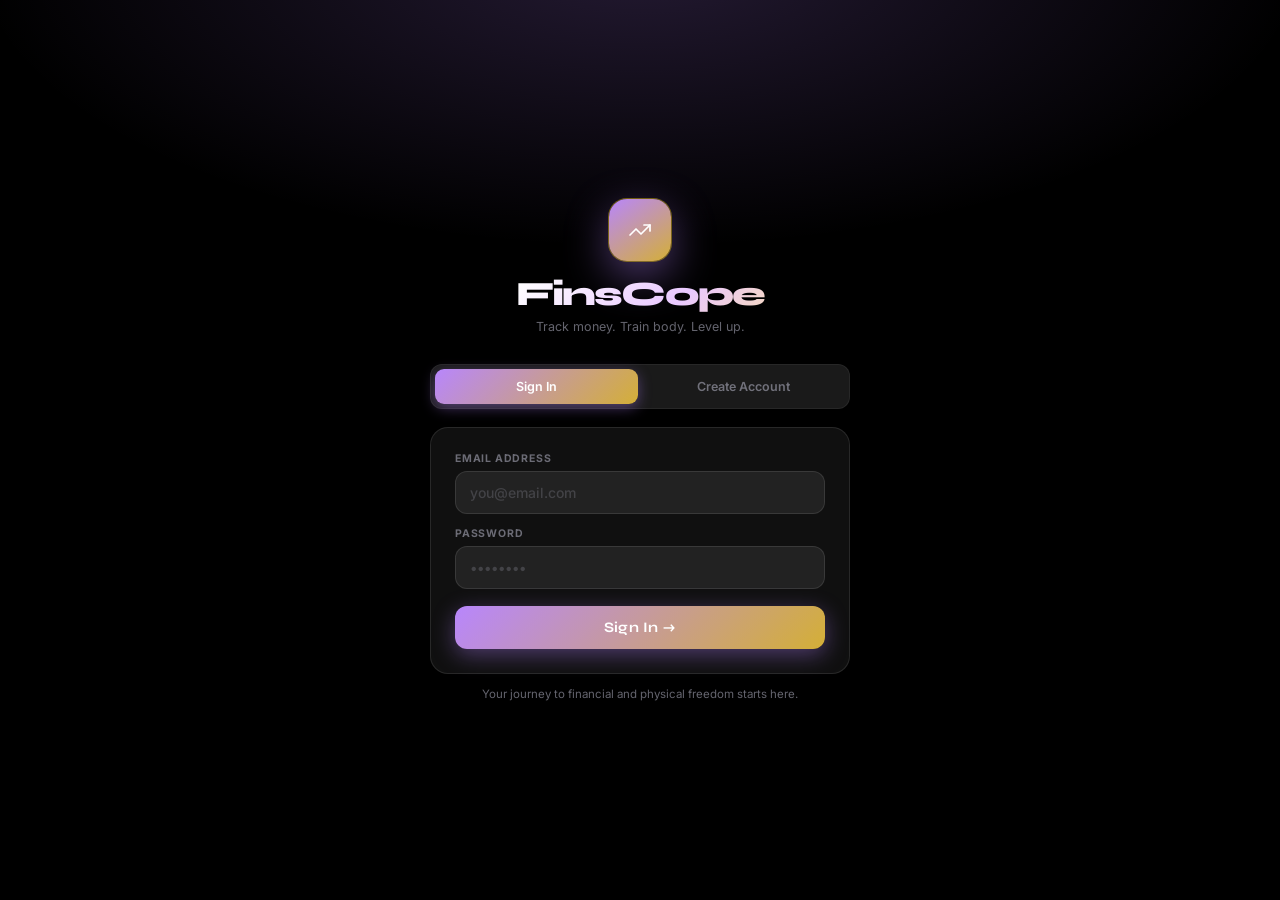
==== commit b0a265a0: "Update the UI" ====
--- a/index.html
+++ b/index.html
@@ -1,1822 +1,791 @@
 <!DOCTYPE html>
 <html lang="en">
 <head>
-<meta charset="UTF-8"/>
-<meta name="viewport" content="width=device-width, initial-scale=1.0"/>
-<meta name="theme-color" content="#07070e"/>
-<meta name="description" content="StackUp — Gamified money tracker for students and side hustlers"/>
-<meta name="mobile-web-app-capable" content="yes"/>
-<meta name="apple-mobile-web-app-capable" content="yes"/>
-<meta name="apple-mobile-web-app-status-bar-style" content="black-translucent"/>
-<meta name="apple-mobile-web-app-title" content="StackUp"/>
-<meta name="application-name" content="StackUp"/>
-<link rel="manifest" href="#" id="pwa-manifest"/>
-<link rel="apple-touch-icon" href="#" id="pwa-icon-apple"/>
-<title>StackUp — Money Tracker</title>
-<link rel="preconnect" href="https://fonts.googleapis.com"/>
-<link rel="preconnect" href="https://fonts.gstatic.com" crossorigin/>
-<link href="https://fonts.googleapis.com/css2?family=Syne:wght@600;700;800&family=Plus+Jakarta+Sans:wght@300;400;500;600;700&display=swap" rel="stylesheet"/>
-<style>
-/* ═══════════════════════════════════════════════
-   RESET & TOKENS
-═══════════════════════════════════════════════ */
-*, *::before, *::after { box-sizing: border-box; margin: 0; padding: 0; }
-
-:root {
-  --bg:       #07070e;
-  --s1:       #0d0d1c;
-  --s2:       #13132a;
-  --s3:       #1b1b38;
-  --s4:       #222244;
-  --border:   rgba(255,255,255,0.06);
-  --border2:  rgba(255,255,255,0.10);
-  --border3:  rgba(255,255,255,0.14);
-
-  --purple:    #7c3aed;
-  --purple-l:  #9d5cf7;
-  --purple-ll: #c084fc;
-  --purple-dim: rgba(124,58,237,0.15);
-
-  --gold:    #d97706;
-  --gold-l:  #f59e0b;
-  --gold-ll: #fcd34d;
-
-  --income:   #10b981;
-  --income-l: #34d399;
-  --expense:  #f43f5e;
-  --expense-l:#fb7185;
-  --saving:   #06b6d4;
-  --saving-l: #22d3ee;
-  --invest:   #d97706;
-  --invest-l: #f59e0b;
-
-  --white: #eeeeff;
-  --muted: rgba(200,200,255,0.42);
-  --muted2:rgba(200,200,255,0.18);
-
-  --ff-d: 'Syne', sans-serif;
-  --ff-b: 'Plus Jakarta Sans', sans-serif;
-
-  --r:    20px;
-  --r-sm: 14px;
-  --r-xs: 10px;
-
-  /* layout */
-  --sidebar-w: 240px;
-  --topbar-h:  60px;
-  --bnav-h:    68px;
-}
-
-html { scroll-behavior: smooth; }
-
-body {
-  font-family: var(--ff-b);
-  font-size: 14px;
-  color: var(--white);
-  background: var(--bg);
-  -webkit-font-smoothing: antialiased;
-  min-height: 100vh;
-  overflow-x: hidden;
-}
-
-svg { stroke-width: 1.75; stroke-linecap: round; stroke-linejoin: round; fill: none; display: block; }
-input, select, button, textarea { font-family: var(--ff-b); }
-button { cursor: pointer; }
-
-::-webkit-scrollbar { width: 4px; height: 4px; }
-::-webkit-scrollbar-track { background: transparent; }
-::-webkit-scrollbar-thumb { background: rgba(124,58,237,0.35); border-radius: 99px; }
-
-/* ═══════════════════════════════════════════════
-   AUTH SCREEN
-═══════════════════════════════════════════════ */
-#auth-screen {
-  position: fixed; inset: 0; z-index: 500;
-  display: flex; align-items: center; justify-content: center;
-  padding: 20px;
-  background: radial-gradient(ellipse 80% 50% at 50% -5%, rgba(124,58,237,0.28) 0%, transparent 65%), var(--bg);
-  overflow-y: auto;
-}
-
-.auth-box {
-  width: 100%; max-width: 420px;
-  animation: fadeUp .5s ease both;
-}
-
-.auth-brand { text-align: center; margin-bottom: 36px; }
-.auth-logo-wrap {
-  width: 64px; height: 64px; border-radius: 20px; margin: 0 auto 16px;
-  background: linear-gradient(145deg, var(--purple), var(--purple-l));
-  display: flex; align-items: center; justify-content: center;
-  box-shadow: 0 0 0 1px rgba(124,58,237,0.4), 0 16px 48px rgba(124,58,237,0.45);
-}
-.auth-title {
-  font-family: var(--ff-d); font-size: 38px; font-weight: 800; letter-spacing: -1.8px;
-  background: linear-gradient(135deg, #fff 20%, var(--purple-ll) 65%, var(--gold-ll));
-  -webkit-background-clip: text; -webkit-text-fill-color: transparent;
-  background-clip: text;
-}
-.auth-sub { color: var(--muted); font-size: 13px; margin-top: 6px; }
-
-.auth-toggle {
-  display: flex; background: var(--s2); border-radius: 13px;
-  padding: 5px; gap: 4px; margin-bottom: 20px;
-  border: 1px solid var(--border);
-}
-.auth-tab {
-  flex: 1; padding: 10px; border-radius: 9px; border: none;
-  font-size: 13px; font-weight: 600; color: var(--muted);
-  background: transparent; transition: all .22s;
-}
-.auth-tab.on {
-  background: linear-gradient(135deg, var(--purple), var(--purple-l));
-  color: #fff; box-shadow: 0 4px 16px rgba(124,58,237,0.4);
-}
-
-.auth-card {
-  background: rgba(13,13,28,0.9); border: 1px solid var(--border2);
-  border-radius: var(--r); padding: 28px;
-  backdrop-filter: blur(24px);
-  -webkit-backdrop-filter: blur(24px);
-}
-
-.field { margin-bottom: 15px; }
-.field label {
-  display: block; font-size: 11px; color: var(--muted);
-  font-weight: 600; letter-spacing: .8px; text-transform: uppercase; margin-bottom: 7px;
-}
-.field input {
-  width: 100%; padding: 13px 16px;
-  background: var(--s3); border: 1px solid var(--border2); border-radius: var(--r-sm);
-  color: var(--white); font-size: 14px; font-weight: 500;
-  outline: none; transition: border-color .2s, box-shadow .2s;
-  -webkit-appearance: none;
-}
-.field input:focus { border-color: var(--purple); box-shadow: 0 0 0 3px rgba(124,58,237,0.14); }
-.field input::placeholder { color: var(--muted2); }
-
-.auth-err { color: var(--expense-l); font-size: 12.5px; margin-bottom: 13px; font-weight: 500; display: none; }
-
-.btn-primary {
-  width: 100%; padding: 14px; border: none; border-radius: var(--r-sm);
-  font-family: var(--ff-d); font-weight: 700; font-size: 15px; letter-spacing: .3px;
-  background: linear-gradient(135deg, var(--purple) 0%, var(--purple-l) 100%);
-  color: #fff; transition: all .22s;
-  box-shadow: 0 6px 22px rgba(124,58,237,0.38);
-}
-.btn-primary:hover { transform: translateY(-2px); box-shadow: 0 10px 30px rgba(124,58,237,0.52); }
-.btn-primary:active { transform: translateY(0); }
-
-.auth-footer { text-align: center; color: var(--muted); font-size: 12px; margin-top: 16px; }
-
-/* ═══════════════════════════════════════════════
-   APP LAYOUT — MOBILE FIRST
-═══════════════════════════════════════════════ */
-#app { display: none; min-height: 100vh; }
-#app.visible { display: flex; flex-direction: column; }
-
-/* ── MOBILE TOPBAR ── */
-#mob-topbar {
-  position: sticky; top: 0; z-index: 100;
-  display: flex; align-items: center; justify-content: space-between;
-  padding: 0 18px;
-  height: var(--topbar-h);
-  background: rgba(7,7,14,0.92);
-  backdrop-filter: blur(24px);
-  -webkit-backdrop-filter: blur(24px);
-  border-bottom: 1px solid var(--border);
-}
-.mob-logo {
-  font-family: var(--ff-d); font-size: 21px; font-weight: 800; letter-spacing: -0.7px;
-  background: linear-gradient(135deg, var(--purple-ll), var(--gold-ll));
-  -webkit-background-clip: text; -webkit-text-fill-color: transparent;
-  background-clip: text;
-}
-.mob-topbar-right { display: flex; align-items: center; gap: 10px; }
-.lv-pill {
-  display: flex; align-items: center; gap: 6px;
-  padding: 5px 11px 5px 7px;
-  background: rgba(124,58,237,0.12); border: 1px solid rgba(124,58,237,0.25);
-  border-radius: 99px;
-}
-.lv-badge {
-  width: 22px; height: 22px; border-radius: 50%;
-  background: linear-gradient(135deg, var(--purple), var(--gold-l));
-  display: flex; align-items: center; justify-content: center;
-  font-family: var(--ff-d); font-size: 9px; font-weight: 800; color: #fff;
-}
-.lv-text { font-size: 11.5px; font-weight: 600; color: var(--purple-ll); }
-.xp-label { font-size: 11px; color: var(--muted); font-weight: 500; }
-
-/* ── MAIN CONTENT ── */
-#main-content { flex: 1; }
-
-/* ── PAGES ── */
-.page { display: none; padding-bottom: calc(var(--bnav-h) + 16px); }
-.page.on { display: block; }
-
-/* ── MOBILE BOTTOM NAV ── */
-#mob-bnav {
-  position: fixed; bottom: 0; left: 0; right: 0; z-index: 100;
-  display: flex; align-items: center; justify-content: space-around;
-  height: var(--bnav-h);
-  padding: 8px 4px calc(8px + env(safe-area-inset-bottom));
-  background: rgba(7,7,14,0.96);
-  backdrop-filter: blur(30px);
-  -webkit-backdrop-filter: blur(30px);
-  border-top: 1px solid var(--border);
-}
-.nav-btn {
-  display: flex; flex-direction: column; align-items: center; gap: 4px;
-  padding: 7px 20px; border-radius: 14px; border: none;
-  background: transparent; color: var(--muted);
-  font-size: 9.5px; font-weight: 700; letter-spacing: .5px; text-transform: uppercase;
-  transition: all .2s; min-width: 60px;
-}
-.nav-btn svg { width: 21px; height: 21px; stroke: currentColor; transition: stroke .2s; }
-.nav-btn.on { color: var(--purple-ll); background: var(--purple-dim); }
-.nav-btn:not(.on):hover { color: rgba(200,200,255,0.8); }
-
-/* ═══════════════════════════════════════════════
-   DESKTOP LAYOUT (≥768px)
-═══════════════════════════════════════════════ */
-@media (min-width: 768px) {
-  #mob-topbar { display: none; }
-  #mob-bnav   { display: none; }
-
-  #app.visible {
-    flex-direction: row;
-    min-height: 100vh;
-  }
-
-  /* SIDEBAR */
-  #sidebar {
-    display: flex;
-    width: var(--sidebar-w);
-    flex-shrink: 0;
-    flex-direction: column;
-    position: sticky;
-    top: 0;
-    height: 100vh;
-    background: var(--s1);
-    border-right: 1px solid var(--border);
-    padding: 28px 16px;
-    gap: 6px;
-  }
-
-  .sb-brand {
-    display: flex; align-items: center; gap: 10px;
-    padding: 0 8px; margin-bottom: 28px;
-  }
-  .sb-brand-icon {
-    width: 36px; height: 36px; border-radius: 11px; flex-shrink: 0;
-    background: linear-gradient(145deg, var(--purple), var(--purple-l));
-    display: flex; align-items: center; justify-content: center;
-    box-shadow: 0 6px 20px rgba(124,58,237,0.4);
-  }
-  .sb-brand-name {
-    font-family: var(--ff-d); font-size: 20px; font-weight: 800; letter-spacing: -.6px;
-    background: linear-gradient(135deg, var(--purple-ll), var(--gold-ll));
-    -webkit-background-clip: text; -webkit-text-fill-color: transparent;
-    background-clip: text;
-  }
-
-  .sb-nav-item {
-    display: flex; align-items: center; gap: 12px;
-    padding: 11px 14px; border-radius: 13px; border: none;
-    background: transparent; color: var(--muted);
-    font-size: 13.5px; font-weight: 600; text-align: left;
-    transition: all .2s; width: 100%;
-  }
-  .sb-nav-item svg { width: 20px; height: 20px; stroke: currentColor; flex-shrink: 0; transition: stroke .2s; }
-  .sb-nav-item.on { color: var(--white); background: var(--purple-dim); }
-  .sb-nav-item.on svg { stroke: var(--purple-ll); }
-  .sb-nav-item:not(.on):hover { color: var(--white); background: rgba(255,255,255,0.04); }
-
-  .sb-spacer { flex: 1; }
-
-  /* XP widget in sidebar */
-  .sb-xp-card {
-    background: var(--s2); border: 1px solid var(--border2);
-    border-radius: 16px; padding: 14px;
-    margin-top: 8px;
-  }
-  .sb-xp-top {
-    display: flex; align-items: center; justify-content: space-between; margin-bottom: 8px;
-  }
-  .sb-lv-badge {
-    display: flex; align-items: center; gap: 7px;
-  }
-  .sb-lv-dot {
-    width: 28px; height: 28px; border-radius: 50%;
-    background: linear-gradient(135deg, var(--purple), var(--gold-l));
-    display: flex; align-items: center; justify-content: center;
-    font-family: var(--ff-d); font-size: 11px; font-weight: 800; color: #fff;
-  }
-  .sb-lv-label { font-size: 12px; font-weight: 600; color: var(--purple-ll); }
-  .sb-xp-num { font-size: 11px; color: var(--muted); font-weight: 500; }
-  .sb-bar { height: 5px; background: rgba(255,255,255,0.07); border-radius: 99px; overflow: hidden; }
-  .sb-fill {
-    height: 100%; border-radius: 99px;
-    background: linear-gradient(90deg, var(--purple), var(--gold-l));
-    transition: width .9s cubic-bezier(.34,1.56,.64,1);
-  }
-
-  /* PAGE area on desktop */
-  #main-content {
-    flex: 1;
-    overflow-y: auto;
-    overflow-x: hidden;
-    min-height: 100vh;
-  }
-
-  .page { padding-bottom: 48px; }
-
-  /* desktop page inner max-width */
-  .page-inner {
-    max-width: 780px;
-    margin: 0 auto;
-    padding: 32px 28px;
-  }
-}
-
-/* ═══════════════════════════════════════════════
-   SIDEBAR — hidden on mobile
-═══════════════════════════════════════════════ */
-#sidebar { display: none; }
-
-/* ═══════════════════════════════════════════════
-   DASHBOARD PAGE
-═══════════════════════════════════════════════ */
-.dash-pad { padding: 18px 18px 0; }
-
-/* HERO CARD */
-.hero-card {
-  border-radius: 26px; padding: 24px; margin-bottom: 18px;
-  position: relative; overflow: hidden;
-  background: linear-gradient(145deg, #170840 0%, #2d1060 45%, #170840 100%);
-  border: 1px solid rgba(124,58,237,0.28);
-  box-shadow: 0 20px 60px rgba(124,58,237,0.22), inset 0 1px 0 rgba(255,255,255,0.07);
-}
-.hero-card::before {
-  content: ''; position: absolute; top: -50px; right: -50px;
-  width: 200px; height: 200px; border-radius: 50%;
-  background: radial-gradient(circle, rgba(124,58,237,0.38) 0%, transparent 70%);
-  pointer-events: none;
-}
-.hero-card::after {
-  content: ''; position: absolute; bottom: -40px; left: -30px;
-  width: 160px; height: 160px; border-radius: 50%;
-  background: radial-gradient(circle, rgba(245,158,11,0.13) 0%, transparent 70%);
-  pointer-events: none;
-}
-.hero-top {
-  display: flex; align-items: flex-start; justify-content: space-between;
-  margin-bottom: 20px; position: relative; z-index: 1;
-}
-.hero-greet p { font-size: 12px; color: rgba(200,200,255,0.5); font-weight: 500; margin-bottom: 2px; }
-.hero-greet h2 { font-family: var(--ff-d); font-size: 22px; font-weight: 800; letter-spacing: -.5px; color: #fff; }
-
-.streak-chip {
-  display: flex; flex-direction: column; align-items: center;
-  background: rgba(245,158,11,0.1); border: 1px solid rgba(245,158,11,0.22);
-  border-radius: 13px; padding: 8px 14px;
-}
-.streak-num { font-family: var(--ff-d); font-size: 22px; font-weight: 800; color: var(--gold-ll); line-height: 1; }
-.streak-lbl { font-size: 9px; color: rgba(245,158,11,0.65); font-weight: 600; letter-spacing: .5px; text-transform: uppercase; margin-top: 2px; }
-
-/* DONUT + LEGEND */
-.donut-row {
-  display: flex; align-items: center; gap: 18px;
-  position: relative; z-index: 1;
-}
-.donut-wrap { position: relative; flex-shrink: 0; }
-.donut-center {
-  position: absolute; inset: 0;
-  display: flex; flex-direction: column; align-items: center; justify-content: center;
-}
-.donut-c-label { font-size: 9px; color: rgba(200,200,255,0.5); font-weight: 600; letter-spacing: .6px; text-transform: uppercase; }
-.donut-c-amt {
-  font-family: var(--ff-d); font-size: 16px; font-weight: 800; color: #fff;
-  letter-spacing: -.5px; margin-top: 1px; line-height: 1;
-}
-.donut-c-sub { font-size: 9px; font-weight: 500; margin-top: 2px; }
-.legend { flex: 1; display: flex; flex-direction: column; gap: 8px; }
-.legend-item { display: flex; align-items: center; gap: 9px; }
-.legend-dot { width: 8px; height: 8px; border-radius: 50%; flex-shrink: 0; }
-.legend-name { font-size: 11px; color: rgba(200,200,255,0.55); font-weight: 500; }
-.legend-val { font-family: var(--ff-d); font-size: 13px; font-weight: 700; color: #fff; }
-
-/* XP bar */
-.hero-xp { margin-top: 18px; position: relative; z-index: 1; }
-.hero-xp-row { display: flex; justify-content: space-between; align-items: center; margin-bottom: 6px; }
-.hero-xp-lv { font-family: var(--ff-d); font-size: 12px; font-weight: 700; color: var(--purple-ll); }
-.hero-xp-txt { font-size: 11px; color: rgba(200,200,255,0.42); font-weight: 500; }
-.hero-bar { height: 5px; background: rgba(255,255,255,0.08); border-radius: 99px; overflow: hidden; }
-.hero-fill {
-  height: 100%; border-radius: 99px;
-  background: linear-gradient(90deg, var(--purple), var(--gold-l));
-  transition: width .9s cubic-bezier(.34,1.56,.64,1);
-}
-
-/* SECTION HEADER */
-.sec-hd {
-  display: flex; align-items: center; justify-content: space-between;
-  padding: 0 18px; margin-bottom: 12px; margin-top: 20px;
-}
-.sec-title { font-family: var(--ff-d); font-size: 16px; font-weight: 700; letter-spacing: -.3px; }
-
-/* STAT GRID */
-.stat-grid { display: grid; grid-template-columns: 1fr 1fr; gap: 10px; padding: 0 18px; margin-bottom: 4px; }
-
-@media (min-width: 500px) {
-  .stat-grid { grid-template-columns: repeat(4, 1fr); }
-}
-
-.stat-card {
-  background: var(--s1); border: 1px solid var(--border);
-  border-radius: 18px; padding: 15px; position: relative; overflow: hidden;
-  transition: transform .2s, border-color .2s;
-}
-.stat-card:hover { transform: translateY(-2px); border-color: var(--border2); }
-.stat-accent { position: absolute; top: 0; left: 0; width: 3px; height: 100%; border-radius: 3px 0 0 3px; }
-.stat-ico { width: 32px; height: 32px; border-radius: 9px; display: flex; align-items: center; justify-content: center; margin-bottom: 10px; }
-.stat-lbl { font-size: 10.5px; color: var(--muted); font-weight: 500; text-transform: uppercase; letter-spacing: .3px; margin-bottom: 3px; }
-.stat-val { font-family: var(--ff-d); font-size: 17px; font-weight: 800; letter-spacing: -.4px; }
-
-/* BADGE CHIPS */
-.badge-shelf { display: flex; flex-wrap: wrap; gap: 8px; padding: 0 18px; margin-bottom: 4px; }
-.badge-chip {
-  display: flex; align-items: center; gap: 7px;
-  background: var(--s2); border: 1px solid rgba(124,58,237,0.2);
-  border-radius: 11px; padding: 8px 12px;
-}
-.badge-chip-ico {
-  width: 26px; height: 26px; border-radius: 8px; flex-shrink: 0;
-  background: linear-gradient(135deg, var(--purple), var(--gold-l));
-  display: flex; align-items: center; justify-content: center;
-}
-.badge-chip-name { font-size: 12px; font-weight: 600; }
-
-/* TX ROW */
-.tx-list { display: flex; flex-direction: column; gap: 8px; padding: 0 18px; }
-.tx-card {
-  display: flex; align-items: center; gap: 13px;
-  padding: 14px 16px;
-  background: var(--s1); border: 1px solid var(--border); border-radius: 17px;
-  transition: background .15s, border-color .15s;
-}
-.tx-card:hover { background: var(--s2); border-color: var(--border2); }
-.tx-ico {
-  width: 42px; height: 42px; border-radius: 13px; flex-shrink: 0;
-  display: flex; align-items: center; justify-content: center;
-}
-.tx-body { flex: 1; min-width: 0; }
-.tx-name { font-size: 14px; font-weight: 600; white-space: nowrap; overflow: hidden; text-overflow: ellipsis; }
-.tx-meta { font-size: 11.5px; color: var(--muted); margin-top: 1px; }
-.tx-right { display: flex; flex-direction: column; align-items: flex-end; gap: 5px; flex-shrink: 0; }
-.tx-amt { font-family: var(--ff-d); font-size: 15px; font-weight: 700; }
-.tx-bottom { display: flex; align-items: center; gap: 6px; }
-.tx-tag { font-size: 9.5px; font-weight: 700; letter-spacing: .4px; text-transform: uppercase; padding: 2px 8px; border-radius: 99px; }
-.tx-del {
-  background: none; border: none; color: var(--muted); padding: 3px; border-radius: 6px;
-  transition: color .15s, background .15s; opacity: 0; pointer-events: none;
-}
-.tx-card:hover .tx-del { opacity: 1; pointer-events: auto; }
-.tx-del:hover { color: var(--expense-l); background: rgba(244,63,94,0.1); }
-
-/* EMPTY */
-.empty-state {
-  display: flex; flex-direction: column; align-items: center; justify-content: center;
-  padding: 48px 20px; gap: 12px; text-align: center;
-}
-.empty-icon {
-  width: 68px; height: 68px; border-radius: 20px; margin-bottom: 4px;
-  background: var(--s2); border: 1px solid var(--border);
-  display: flex; align-items: center; justify-content: center;
-}
-.empty-state p { color: var(--muted); font-size: 13.5px; line-height: 1.6; }
-
-/* ═══════════════════════════════════════════════
-   LOG PAGE
-═══════════════════════════════════════════════ */
-.log-pad { padding: 24px 18px 0; }
-.log-title { font-family: var(--ff-d); font-size: 26px; font-weight: 800; letter-spacing: -.8px; margin-bottom: 4px; }
-.log-title span { color: var(--purple-ll); }
-.log-sub { color: var(--muted); font-size: 13px; margin-bottom: 24px; }
-
-.type-grid { display: grid; grid-template-columns: repeat(4,1fr); gap: 8px; margin-bottom: 22px; }
-.type-btn {
-  padding: 13px 4px 11px; border-radius: 15px; border: 1.5px solid var(--border);
-  background: var(--s1); transition: all .2s;
-  display: flex; flex-direction: column; align-items: center; gap: 7px;
-}
-.type-btn svg { width: 20px; height: 20px; stroke: var(--muted); transition: stroke .2s; }
-.type-btn-lbl { font-size: 10px; font-weight: 700; letter-spacing: .5px; text-transform: uppercase; color: var(--muted); transition: color .2s; }
-.type-btn:not([data-a]):hover { border-color: var(--border2); }
-.type-btn[data-a="income"]     { border-color: var(--income); background: rgba(16,185,129,0.07); }
-.type-btn[data-a="income"] svg { stroke: var(--income); }
-.type-btn[data-a="income"] .type-btn-lbl { color: var(--income); }
-.type-btn[data-a="expense"]     { border-color: var(--expense); background: rgba(244,63,94,0.07); }
-.type-btn[data-a="expense"] svg { stroke: var(--expense); }
-.type-btn[data-a="expense"] .type-btn-lbl { color: var(--expense); }
-.type-btn[data-a="saving"]     { border-color: var(--saving); background: rgba(6,182,212,0.07); }
-.type-btn[data-a="saving"] svg { stroke: var(--saving); }
-.type-btn[data-a="saving"] .type-btn-lbl { color: var(--saving); }
-.type-btn[data-a="investment"]     { border-color: var(--invest); background: rgba(217,119,6,0.07); }
-.type-btn[data-a="investment"] svg { stroke: var(--invest); }
-.type-btn[data-a="investment"] .type-btn-lbl { color: var(--invest); }
-
-.amt-wrap {
-  background: var(--s2); border: 1.5px solid var(--border2); border-radius: 18px;
-  padding: 16px 20px; display: flex; align-items: center; gap: 8px;
-  margin-bottom: 14px; transition: border-color .2s, box-shadow .2s;
-}
-.amt-wrap:focus-within { border-color: var(--purple); box-shadow: 0 0 0 4px rgba(124,58,237,0.1); }
-.amt-sign { font-family: var(--ff-d); font-size: 28px; font-weight: 800; color: rgba(124,58,237,0.65); }
-.amt-inp {
-  background: transparent; border: none; outline: none;
-  font-family: var(--ff-d); font-weight: 800; font-size: 32px;
-  color: var(--white); width: 100%; letter-spacing: -1.5px;
-}
-.amt-inp::placeholder { color: var(--muted2); }
-
-.form-row { margin-bottom: 14px; }
-.form-lbl {
-  display: block; font-size: 11px; color: var(--muted);
-  font-weight: 700; letter-spacing: .8px; text-transform: uppercase; margin-bottom: 7px;
-}
-.form-ctrl {
-  width: 100%; padding: 13px 16px;
-  background: var(--s2); border: 1.5px solid var(--border2); border-radius: var(--r-sm);
-  color: var(--white); font-size: 14px; font-weight: 500;
-  outline: none; transition: border-color .2s, box-shadow .2s;
-  -webkit-appearance: none; appearance: none;
-}
-.form-ctrl:focus { border-color: var(--purple); box-shadow: 0 0 0 3px rgba(124,58,237,0.1); }
-.form-ctrl::placeholder { color: var(--muted2); }
-select.form-ctrl {
-  background-image: url("data:image/svg+xml,%3Csvg xmlns='http://www.w3.org/2000/svg' width='12' height='12' viewBox='0 0 24 24' fill='none' stroke='rgba(200,200,255,0.4)' stroke-width='2' stroke-linecap='round' stroke-linejoin='round'%3E%3Cpolyline points='6 9 12 15 18 9'/%3E%3C/svg%3E");
-  background-repeat: no-repeat;
-  background-position: right 14px center;
-  padding-right: 38px;
-  cursor: pointer;
-}
-select.form-ctrl option { background: #1b1b38; color: var(--white); }
-
-.log-btn-wrap { margin-top: 22px; }
-
-.suc-banner {
-  display: none; align-items: center; gap: 12px;
-  padding: 14px 16px; margin-top: 14px;
-  background: rgba(16,185,129,0.07); border: 1px solid rgba(16,185,129,0.2);
-  border-radius: 14px; animation: fadeUp .3s ease;
-}
-.suc-banner.show { display: flex; }
-.suc-banner p { color: var(--income-l); font-size: 13.5px; font-weight: 500; }
-
-/* ═══════════════════════════════════════════════
-   HISTORY PAGE
-═══════════════════════════════════════════════ */
-.hist-pad { padding: 24px 18px 0; }
-.hist-title { font-family: var(--ff-d); font-size: 26px; font-weight: 800; letter-spacing: -.8px; margin-bottom: 16px; }
-.hist-title span { color: var(--purple-ll); }
-
-.srch-wrap { position: relative; margin-bottom: 14px; }
-.srch-wrap svg { position: absolute; left: 14px; top: 50%; transform: translateY(-50%); width: 17px; height: 17px; stroke: var(--muted); pointer-events: none; }
-.srch-inp {
-  width: 100%; padding: 12px 16px 12px 44px;
-  background: var(--s2); border: 1.5px solid var(--border2); border-radius: var(--r-sm);
-  color: var(--white); font-size: 14px; font-weight: 500;
-  outline: none; transition: border-color .2s;
-  -webkit-appearance: none;
-}
-.srch-inp:focus { border-color: var(--purple); }
-.srch-inp::placeholder { color: var(--muted2); }
-
-.filter-row { display: flex; gap: 7px; overflow-x: auto; padding-bottom: 2px; margin-bottom: 16px; }
-.filter-row::-webkit-scrollbar { display: none; }
-.flt-btn {
-  padding: 7px 16px; border-radius: 99px;
-  border: 1px solid var(--border2); background: transparent;
-  color: var(--muted); white-space: nowrap;
-  font-size: 12.5px; font-weight: 600; transition: all .2s;
-  flex-shrink: 0;
-}
-.flt-btn.on { background: rgba(124,58,237,0.14); border-color: rgba(124,58,237,0.4); color: var(--purple-ll); }
-.flt-btn:not(.on):hover { border-color: var(--border3); color: var(--white); }
-
-/* ═══════════════════════════════════════════════
-   PROFILE PAGE
-═══════════════════════════════════════════════ */
-.prof-pad { padding: 18px; }
-
-.prof-hero-card {
-  border-radius: 26px; padding: 28px;
-  position: relative; overflow: hidden;
-  background: linear-gradient(145deg, #170840 0%, #2d1060 45%, #170840 100%);
-  border: 1px solid rgba(124,58,237,0.28);
-  box-shadow: 0 20px 50px rgba(124,58,237,0.2);
-  text-align: center; margin-bottom: 14px;
-}
-.prof-hero-card::before {
-  content: ''; position: absolute; top: -60px; right: -60px;
-  width: 220px; height: 220px; border-radius: 50%;
-  background: radial-gradient(circle, rgba(124,58,237,0.3) 0%, transparent 70%);
-  pointer-events: none;
-}
-.prof-av {
-  width: 76px; height: 76px; border-radius: 50%;
-  margin: 0 auto 14px;
-  background: linear-gradient(145deg, var(--purple), var(--gold-l));
-  display: flex; align-items: center; justify-content: center;
-  font-family: var(--ff-d); font-weight: 800; font-size: 28px; color: #fff;
-  box-shadow: 0 0 0 3px rgba(124,58,237,0.3), 0 10px 36px rgba(124,58,237,0.45);
-  position: relative; z-index: 1;
-}
-.prof-name { font-family: var(--ff-d); font-size: 22px; font-weight: 800; letter-spacing: -.4px; position: relative; z-index: 1; }
-.prof-email { font-size: 12.5px; color: rgba(200,200,255,0.45); margin: 4px 0 14px; position: relative; z-index: 1; }
-.prof-lv-pill {
-  display: inline-flex; align-items: center; gap: 7px;
-  background: rgba(245,158,11,0.12); border: 1px solid rgba(245,158,11,0.25);
-  border-radius: 99px; padding: 6px 14px; position: relative; z-index: 1;
-}
-.prof-lv-txt { font-size: 12px; color: var(--gold-ll); font-weight: 700; }
-
-.prof-stats { display: grid; grid-template-columns: 1fr 1fr; gap: 10px; margin-bottom: 14px; }
-.ps-card {
-  background: var(--s1); border: 1px solid var(--border); border-radius: 18px;
-  padding: 16px; text-align: center;
-}
-.ps-val {
-  font-family: var(--ff-d); font-size: 26px; font-weight: 800; letter-spacing: -.8px;
-  background: linear-gradient(135deg, var(--purple-ll), var(--white));
-  -webkit-background-clip: text; -webkit-text-fill-color: transparent;
-  background-clip: text;
-}
-.ps-lbl { font-size: 10.5px; color: var(--muted); margin-top: 3px; font-weight: 600; text-transform: uppercase; letter-spacing: .4px; }
-
-.prof-section { margin-bottom: 14px; }
-.prof-sec-title { font-family: var(--ff-d); font-size: 16px; font-weight: 700; margin-bottom: 12px; letter-spacing: -.3px; }
-
-.badge-list { display: flex; flex-direction: column; gap: 8px; }
-.badge-row {
-  display: flex; align-items: center; gap: 14px;
-  padding: 14px 16px; background: var(--s1);
-  border: 1px solid var(--border); border-radius: 16px; transition: all .15s;
-}
-.badge-row.unlocked { border-color: rgba(124,58,237,0.22); }
-.badge-row.locked { opacity: .35; }
-.badge-ico {
-  width: 44px; height: 44px; border-radius: 13px; flex-shrink: 0;
-  display: flex; align-items: center; justify-content: center;
-}
-.badge-ico.u { background: linear-gradient(145deg, var(--purple), var(--purple-l)); }
-.badge-ico.l { background: var(--s3); }
-.badge-info { flex: 1; }
-.badge-name { font-size: 14px; font-weight: 600; margin-bottom: 2px; }
-.badge-desc { font-size: 11.5px; color: var(--muted); }
-.badge-meta { display: flex; flex-direction: column; align-items: flex-end; gap: 4px; flex-shrink: 0; }
-.badge-xp { font-family: var(--ff-d); font-size: 12px; color: var(--gold-l); font-weight: 700; }
-
-.since-box {
-  background: var(--s1); border: 1px solid var(--border); border-radius: 16px;
-  padding: 14px; text-align: center; margin-bottom: 14px;
-}
-.since-box p:first-child { font-size: 11px; color: var(--muted); font-weight: 600; text-transform: uppercase; letter-spacing: .5px; margin-bottom: 4px; }
-.since-box p:last-child { font-size: 15px; font-weight: 600; }
-
-.signout-btn {
-  width: 100%; padding: 14px; border: 1px solid rgba(244,63,94,0.2);
-  border-radius: var(--r-sm); background: transparent;
-  color: var(--expense-l); font-size: 14px; font-weight: 600;
-  transition: all .2s; display: flex; align-items: center; justify-content: center; gap: 8px;
-}
-.signout-btn:hover { background: rgba(244,63,94,0.07); border-color: rgba(244,63,94,0.38); }
-
-/* ═══════════════════════════════════════════════
-   DESKTOP PAGE INNER WRAPPER
-═══════════════════════════════════════════════ */
-@media (min-width: 768px) {
-  .dash-pad, .log-pad, .hist-pad, .prof-pad,
-  .sec-hd, .stat-grid, .badge-shelf, .tx-list {
-    max-width: 740px; margin-left: auto; margin-right: auto;
-  }
-  .hero-card { margin-left: auto; margin-right: auto; max-width: 740px; }
-  .sec-hd, .stat-grid, .badge-shelf, .tx-list { padding-left: 0; padding-right: 0; }
-  .dash-pad { padding: 28px 28px 0; }
-  .log-pad  { padding: 28px 28px 0; }
-  .hist-pad { padding: 28px 28px 0; }
-  .prof-pad { padding: 28px 28px 0; }
-  .hero-card { margin-bottom: 22px; }
-  #mob-topbar { display: none; }
-}
-
-/* ═══════════════════════════════════════════════
-   XP FLOAT & BADGE TOAST
-═══════════════════════════════════════════════ */
-.xp-float {
-  position: fixed; pointer-events: none; z-index: 9999;
-  font-family: var(--ff-d); font-size: 22px; font-weight: 800;
-  color: var(--gold-ll); text-shadow: 0 0 20px rgba(245,158,11,.85);
-  animation: xpFly 1.6s ease forwards;
-  white-space: nowrap;
-}
-
-#badge-toast {
-  position: fixed; top: 18px; right: 18px; z-index: 9998;
-  background: rgba(13,13,28,0.96); border: 1px solid rgba(245,158,11,.32);
-  border-radius: 18px; padding: 15px 18px;
-  display: flex; align-items: center; gap: 14px;
-  box-shadow: 0 16px 60px rgba(0,0,0,.6), 0 0 30px rgba(245,158,11,.12);
-  max-width: 286px; animation: slideIn .38s ease;
-  transition: opacity .3s, transform .3s;
-}
-#badge-toast.hide { opacity: 0; transform: translateX(16px); }
-.bt-ico {
-  width: 48px; height: 48px; border-radius: 13px; flex-shrink: 0;
-  background: linear-gradient(145deg, var(--purple), var(--gold-l));
-  display: flex; align-items: center; justify-content: center;
-  animation: pop .55s cubic-bezier(.34,1.56,.64,1);
-}
-.bt-tag { font-size: 9.5px; color: var(--gold-l); font-weight: 700; letter-spacing: 1px; text-transform: uppercase; }
-.bt-name { font-family: var(--ff-d); font-size: 15px; font-weight: 700; margin-top: 2px; }
-.bt-desc { font-size: 11.5px; color: var(--muted); margin-top: 1px; }
-
-/* ═══════════════════════════════════════════════
-   KEYFRAMES
-═══════════════════════════════════════════════ */
-@keyframes fadeUp  { from { opacity:0; transform:translateY(18px) } to { opacity:1; transform:translateY(0) } }
-@keyframes slideIn { from { opacity:0; transform:translateX(26px) } to { opacity:1; transform:translateX(0) } }
-@keyframes xpFly   { 0%{opacity:0;transform:scale(.5) translateY(0)} 25%{opacity:1;transform:scale(1.2) translateY(-22px)} 80%{opacity:1} 100%{opacity:0;transform:scale(.9) translateY(-65px)} }
-@keyframes pop     { 0%{transform:scale(0) rotate(-10deg)} 70%{transform:scale(1.15) rotate(4deg)} 100%{transform:scale(1) rotate(0)} }
-
-/* ═══════════════════════════════════════════════
-   UTILITY
-═══════════════════════════════════════════════ */
-.mb14 { margin-bottom: 14px; }
-.mt6  { margin-top: 6px; }
-
-/* ═══════════════════════════════════════════════
-   PWA INSTALL BANNER
-═══════════════════════════════════════════════ */
-#pwa-banner {
-  position: fixed; bottom: calc(var(--bnav-h) + 12px); left: 12px; right: 12px;
-  z-index: 9990;
-  background: linear-gradient(135deg, #1a0a3d, #2d1060);
-  border: 1px solid rgba(124,58,237,0.45);
-  border-radius: 18px;
-  padding: 14px 16px;
-  display: flex; align-items: center; gap: 13px;
-  box-shadow: 0 12px 48px rgba(0,0,0,0.6), 0 0 0 1px rgba(255,255,255,0.05);
-  animation: slideUp .4s cubic-bezier(.34,1.56,.64,1) both;
-}
-@media (min-width: 768px) {
-  #pwa-banner {
-    bottom: 20px; left: auto; right: 20px;
-    width: 340px;
-  }
-}
-#pwa-banner.hide {
-  animation: slideDown .3s ease forwards;
-}
-.pwa-icon {
-  width: 46px; height: 46px; border-radius: 13px; flex-shrink: 0;
-  background: linear-gradient(145deg, var(--purple), var(--purple-l));
-  display: flex; align-items: center; justify-content: center;
-  box-shadow: 0 6px 18px rgba(124,58,237,0.5);
-}
-.pwa-text { flex: 1; }
-.pwa-title { font-family: var(--ff-d); font-size: 14px; font-weight: 700; color: var(--white); }
-.pwa-sub   { font-size: 11.5px; color: rgba(200,200,255,0.55); margin-top: 2px; }
-.pwa-actions { display: flex; gap: 8px; flex-shrink: 0; }
-.pwa-install-btn {
-  padding: 8px 14px; border: none; border-radius: 10px;
-  background: linear-gradient(135deg, var(--purple), var(--purple-l));
-  color: #fff; font-family: var(--ff-d); font-size: 12px; font-weight: 700;
-  cursor: pointer; transition: all .2s; white-space: nowrap;
-  box-shadow: 0 4px 14px rgba(124,58,237,0.4);
-}
-.pwa-install-btn:hover { transform: translateY(-1px); box-shadow: 0 6px 18px rgba(124,58,237,0.55); }
-.pwa-dismiss-btn {
-  padding: 8px 10px; border: 1px solid rgba(255,255,255,0.1); border-radius: 10px;
-  background: transparent; color: var(--muted);
-  font-size: 12px; font-weight: 600; cursor: pointer; transition: all .2s;
-}
-.pwa-dismiss-btn:hover { border-color: rgba(255,255,255,0.2); color: var(--white); }
-
-/* PWA OFFLINE BADGE */
-#offline-badge {
-  position: fixed; top: 70px; left: 50%; transform: translateX(-50%);
-  z-index: 9995; display: none;
-  background: rgba(244,63,94,0.12); border: 1px solid rgba(244,63,94,0.3);
-  border-radius: 99px; padding: 6px 16px;
-  font-size: 12px; font-weight: 600; color: var(--expense-l);
-  white-space: nowrap;
-}
-#offline-badge.show { display: block; animation: fadeUp .3s ease; }
-
-/* PWA SPLASH (shown on standalone launch before fonts load) */
-@media (display-mode: standalone) {
-  #mob-topbar { padding-top: env(safe-area-inset-top, 0px); height: calc(var(--topbar-h) + env(safe-area-inset-top, 0px)); }
-  #mob-bnav   { padding-bottom: calc(8px + env(safe-area-inset-bottom, 16px)); }
-}
-
-@keyframes slideUp   { from { opacity:0; transform:translateY(30px) } to { opacity:1; transform:translateY(0) } }
-@keyframes slideDown { from { opacity:1; transform:translateY(0) } to { opacity:0; transform:translateY(20px) } }
-</style>
+    <meta charset="UTF-8"/>
+    <meta name="viewport" content="width=device-width, initial-scale=1.0"/>
+    <meta name="theme-color" content="#000000"/>
+    <meta name="mobile-web-app-capable" content="yes"/>
+    <meta name="apple-mobile-web-app-capable" content="yes"/>
+    <meta name="apple-mobile-web-app-status-bar-style" content="black-translucent"/>
+    <title>FinsCope — Financial Fitness</title>
+    <!-- Fonts -->
+    <link rel="preconnect" href="https://fonts.googleapis.com">
+    <link rel="preconnect" href="https://fonts.gstatic.com" crossorigin>
+    <link href="https://fonts.googleapis.com/css2?family=Syne:wght@600;700;800&family=Inter:opsz,wght@14..32,300;14..32,400;14..32,500;14..32,600;14..32,700&display=swap" rel="stylesheet">
+	<script src="script.js" defer></script>
+    <!-- Styles -->
+    <link rel="stylesheet" href="style.css">
 </head>
 <body>
 
-<!-- ═══════════ AUTH SCREEN ═══════════ -->
-<div id="auth-screen">
-  <div class="auth-box">
-    <div class="auth-brand">
-      <div class="auth-logo-wrap">
-        <svg width="28" height="28" viewBox="0 0 24 24" stroke="#fff">
-          <polyline points="23 6 13.5 15.5 8.5 10.5 1 18"/>
-          <polyline points="17 6 23 6 23 12"/>
-        </svg>
-      </div>
-      <div class="auth-title">StackUp</div>
-      <div class="auth-sub">Build wealth. Level up. Hustle smart.</div>
+    <!-- ===== AUTH ===== -->
+    <div id="auth">
+        <div class="auth-box">
+            <div class="auth-brand">
+                <div class="auth-logo">
+                    <svg width="24" height="24" viewBox="0 0 24 24" stroke="#fff">
+                        <polyline points="22 7 13 16 8 11 2 17"/>
+                        <polyline points="16 7 22 7 22 13"/>
+                    </svg>
+                </div>
+                <div class="auth-title">FinsCope</div>
+                <div class="auth-sub">Track money. Train body. Level up.</div>
+            </div>
+            <div class="auth-tabs">
+                <button class="a-tab on" data-auth-mode="login">Sign In</button>
+                <button class="a-tab" data-auth-mode="register">Create Account</button>
+            </div>
+            <div class="auth-card">
+                <div class="fld" id="fn-field" style="display: none;">
+                    <label>Full Name</label>
+                    <input id="auth-name" type="text" placeholder="Your full name" autocomplete="name"/>
+                </div>
+                <div class="fld">
+                    <label>Email Address</label>
+                    <input id="auth-email" type="email" placeholder="you@email.com" autocomplete="email"/>
+                </div>
+                <div class="fld" style="margin-bottom: 17px;">
+                    <label>Password</label>
+                    <input id="auth-password" type="password" placeholder="••••••••" autocomplete="current-password"/>
+                </div>
+                <p id="auth-error" class="auth-err"></p>
+                <button class="btn-prime" id="auth-action">Sign In →</button>
+            </div>
+            <p style="text-align: center; color: var(--muted); font-size: 11.5px; margin-top: 13px;">
+                Your journey to financial and physical freedom starts here.
+            </p>
+        </div>
     </div>
 
-    <div class="auth-toggle">
-      <button class="auth-tab on" onclick="switchAuth('login')">Sign In</button>
-      <button class="auth-tab" onclick="switchAuth('register')">Create Account</button>
+    <!-- ===== APP ===== -->
+    <div id="app">
+        <!-- DESKTOP SIDEBAR -->
+        <nav id="sidebar">
+            <div class="sb-brand">
+                <div class="sb-logo-ico">
+                    <svg width="15" height="15" viewBox="0 0 24 24" stroke="#fff">
+                        <polyline points="22 7 13 16 8 11 2 17"/>
+                        <polyline points="16 7 22 7 22 13"/>
+                    </svg>
+                </div>
+                <span class="sb-name">FinsCope</span>
+            </div>
+            <div class="sb-sec">Overview</div>
+            <button class="sb-item on" data-page="dash" id="sn-dash">
+                <svg viewBox="0 0 24 24">
+                    <rect x="3" y="3" width="7" height="7" rx="1.5"/>
+                    <rect x="14" y="3" width="7" height="7" rx="1.5"/>
+                    <rect x="14" y="14" width="7" height="7" rx="1.5"/>
+                    <rect x="3" y="14" width="7" height="7" rx="1.5"/>
+                </svg>
+                Dashboard
+            </button>
+            <button class="sb-item" data-page="quests" id="sn-quests">
+                <svg viewBox="0 0 24 24">
+                    <polygon points="12 2 15.09 8.26 22 9.27 17 14.14 18.18 21.02 12 17.77 5.82 21.02 7 14.14 2 9.27 8.91 8.26 12 2"/>
+                </svg>
+                Quests
+            </button>
+            <div class="sb-sec">Track</div>
+            <button class="sb-item" data-page="money" id="sn-money">
+                <svg viewBox="0 0 24 24">
+                    <line x1="12" y1="1" x2="12" y2="23"/>
+                    <path d="M17 5H9.5a3.5 3.5 0 0 0 0 7h5a3.5 3.5 0 0 1 0 7H6"/>
+                </svg>
+                Money
+            </button>
+            <button class="sb-item" data-page="fitness" id="sn-fitness">
+                <svg viewBox="0 0 24 24">
+                    <path d="M18 8h1a4 4 0 0 1 0 8h-1"/>
+                    <path d="M2 8h16v9a4 4 0 0 1-4 4H6a4 4 0 0 1-4-4V8z"/>
+                    <line x1="6" y1="1" x2="6" y2="4"/>
+                    <line x1="10" y1="1" x2="10" y2="4"/>
+                    <line x1="14" y1="1" x2="14" y2="4"/>
+                </svg>
+                Fitness
+            </button>
+            <button class="sb-item" data-page="prof" id="sn-prof">
+                <svg viewBox="0 0 24 24">
+                    <path d="M20 21v-2a4 4 0 0 0-4-4H8a4 4 0 0 0-4 4v2"/>
+                    <circle cx="12" cy="7" r="4"/>
+                </svg>
+                Profile
+            </button>
+            <div class="sb-spacer"></div>
+            <div class="sb-widget">
+                <div class="sb-wt">
+                    <div class="sb-lv-row">
+                        <div class="sb-lv-ball" id="sb-lv">1</div>
+                        <span class="sb-lv-name" id="sb-lv-n">Level 1</span>
+                    </div>
+                    <span class="sb-xp-val" id="sb-xp">0 XP</span>
+                </div>
+                <div class="sb-bar">
+                    <div class="sb-fill" id="sb-fill" style="width: 0%;"></div>
+                </div>
+                <div class="sb-disc">
+                    <span class="sb-disc-lbl">Discipline Score</span>
+                    <span class="sb-disc-val" id="sb-disc">0</span>
+                </div>
+            </div>
+        </nav>
+
+        <!-- MAIN CONTENT -->
+        <div id="main">
+            <!-- MOBILE TOP BAR -->
+            <header id="mob-top">
+                <span class="mob-logo">FinsCope</span>
+                <div class="mob-right">
+                    <span style="font-size: 11px; color: var(--muted);" id="m-xp">0 XP</span>
+                    <div class="lv-chip">
+                        <div class="lv-dot" id="m-lv">1</div>
+                        <span class="lv-txt" id="m-lv-t">Lv 1</span>
+                    </div>
+                </div>
+            </header>
+
+            <!-- MONTH STRIP (MOBILE) -->
+            <div id="month-strip"></div>
+
+            <!-- DASHBOARD PAGE -->
+            <div id="p-dash" class="page on">
+                <div class="pp">
+                    <!-- DESKTOP MONTH STRIP -->
+                    <div class="desk-mon" id="desk-mon" style="display: none;"></div>
+
+                    <!-- PLAYER CARD -->
+                    <div class="player-card">
+                        <div class="pc-top">
+                            <div class="pc-id">
+                                <p>Player Profile</p>
+                                <h2 id="d-name">—</h2>
+                            </div>
+                            <div class="pc-rank">
+                                <div class="pc-rank-t" id="d-rank">Rookie</div>
+                                <div class="pc-rank-l">Rank</div>
+                            </div>
+                        </div>
+                        <div class="pc-body">
+                            <div class="disc-ring">
+                                <svg width="96" height="96" viewBox="0 0 96 96" style="transform: rotate(-90deg);">
+                                    <circle cx="48" cy="48" r="38" stroke="rgba(255,255,255,0.06)" stroke-width="10" fill="none"/>
+                                    <circle id="disc-arc" cx="48" cy="48" r="38" stroke="url(#dg)" stroke-width="10" fill="none" stroke-dasharray="0 238.8" stroke-linecap="round"/>
+                                    <defs>
+                                        <linearGradient id="dg" x1="0%" y1="0%" x2="100%" y2="0%">
+                                            <stop offset="0%" stop-color="#7c3aed"/>
+                                            <stop offset="100%" stop-color="#f59e0b"/>
+                                        </linearGradient>
+                                    </defs>
+                                </svg>
+                                <div class="disc-center">
+                                    <div class="disc-num" id="d-disc">0</div>
+                                    <div class="disc-lbl">Score</div>
+                                </div>
+                            </div>
+                            <div class="pc-metrics">
+                                <div class="met-row">
+                                    <div class="met-dot" style="background: var(--income-l);"></div>
+                                    <div class="met-info">
+                                        <div class="met-name">Net Flow</div>
+                                        <div class="met-val" id="d-net">₱0</div>
+                                    </div>
+                                    <div class="met-bar">
+                                        <div class="met-bar-fill" id="mb-net" style="width: 0%; background: var(--income-l);"></div>
+                                    </div>
+                                </div>
+                                <div class="met-row">
+                                    <div class="met-dot" style="background: var(--fit-ll);"></div>
+                                    <div class="met-info">
+                                        <div class="met-name">Workouts this week</div>
+                                        <div class="met-val" id="d-woc">0 sessions</div>
+                                    </div>
+                                    <div class="met-bar">
+                                        <div class="met-bar-fill" id="mb-wo" style="width: 0%; background: var(--fit-ll);"></div>
+                                    </div>
+                                </div>
+                                <div class="met-row">
+                                    <div class="met-dot" style="background: var(--gold-ll);"></div>
+                                    <div class="met-info">
+                                        <div class="met-name">Day Streak</div>
+                                        <div class="met-val" id="d-str">0 days</div>
+                                    </div>
+                                    <div class="met-bar">
+                                        <div class="met-bar-fill" id="mb-str" style="width: 0%; background: var(--gold-ll);"></div>
+                                    </div>
+                                </div>
+                            </div>
+                        </div>
+                        <div class="pc-xp">
+                            <div class="pc-xp-row">
+                                <span class="pc-xp-lv" id="d-lv-t">Level 1 — Rookie</span>
+                                <span class="pc-xp-num" id="d-xp-t">0/100 XP</span>
+                            </div>
+                            <div class="pc-bar">
+                                <div class="pc-fill" id="d-xp-bar" style="width: 0%;"></div>
+                            </div>
+                        </div>
+                    </div>
+
+                    <!-- CHARTS -->
+                    <div class="charts-grid">
+                        <div class="gc chart-card">
+                            <div class="ct">Monthly Overview</div>
+                            <div class="cs" id="chart-sub">Income vs Expenses</div>
+                            <canvas id="bar-chart" height="140"></canvas>
+                        </div>
+                        <div class="gc chart-card">
+                            <div class="ct">Money Ratio</div>
+                            <div class="cs" id="ratio-sub">Income breakdown</div>
+                            <div class="donut-row">
+                                <div class="donut-wrap">
+                                    <svg width="96" height="96" viewBox="0 0 96 96" style="transform: rotate(-90deg);">
+                                        <circle cx="48" cy="48" r="36" stroke="rgba(255,255,255,0.05)" stroke-width="12" fill="none"/>
+                                        <circle id="mr-inc" cx="48" cy="48" r="36" stroke="#10b981" stroke-width="12" fill="none" stroke-dasharray="0 226.2" stroke-linecap="butt"/>
+                                        <circle id="mr-exp" cx="48" cy="48" r="36" stroke="#f43f5e" stroke-width="12" fill="none" stroke-dasharray="0 226.2" stroke-linecap="butt"/>
+                                        <circle id="mr-sav" cx="48" cy="48" r="36" stroke="#06b6d4" stroke-width="12" fill="none" stroke-dasharray="0 226.2" stroke-linecap="butt"/>
+                                        <circle id="mr-inv" cx="48" cy="48" r="36" stroke="#f59e0b" stroke-width="12" fill="none" stroke-dasharray="0 226.2" stroke-linecap="butt"/>
+                                    </svg>
+                                    <div class="donut-inner">
+                                        <div class="di-num" id="mr-pct">0%</div>
+                                        <div class="di-lbl">saved</div>
+                                    </div>
+                                </div>
+                                <div class="dl">
+                                    <div class="dl-row">
+                                        <div class="dl-dot" style="background: var(--income-l);"></div>
+                                        <span class="dl-nm">Income</span>
+                                        <span class="dl-v" id="dl-inc">₱0</span>
+                                    </div>
+                                    <div class="dl-row">
+                                        <div class="dl-dot" style="background: var(--expense-l);"></div>
+                                        <span class="dl-nm">Expense</span>
+                                        <span class="dl-v" id="dl-exp">₱0</span>
+                                    </div>
+                                    <div class="dl-row">
+                                        <div class="dl-dot" style="background: var(--saving-l);"></div>
+                                        <span class="dl-nm">Saving</span>
+                                        <span class="dl-v" id="dl-sav">₱0</span>
+                                    </div>
+                                    <div class="dl-row">
+                                        <div class="dl-dot" style="background: var(--invest-l);"></div>
+                                        <span class="dl-nm">Invest</span>
+                                        <span class="dl-v" id="dl-inv">₱0</span>
+                                    </div>
+                                </div>
+                            </div>
+                        </div>
+                        <div class="gc chart-card">
+                            <div class="ct">Weekly Fitness</div>
+                            <div class="cs" id="wo-sub">This week's progress</div>
+                            <div class="donut-row">
+                                <div class="donut-wrap">
+                                    <svg width="96" height="96" viewBox="0 0 96 96" style="transform: rotate(-90deg);">
+                                        <circle cx="48" cy="48" r="36" stroke="rgba(255,255,255,0.05)" stroke-width="12" fill="none"/>
+                                        <circle id="wo-arc" cx="48" cy="48" r="36" stroke="url(#fg)" stroke-width="12" fill="none" stroke-dasharray="0 226.2" stroke-linecap="round"/>
+                                        <defs>
+                                            <linearGradient id="fg" x1="0%" y1="0%" x2="100%" y2="0%">
+                                                <stop offset="0%" stop-color="#7c3aed"/>
+                                                <stop offset="100%" stop-color="#c084fc"/>
+                                            </linearGradient>
+                                        </defs>
+                                    </svg>
+                                    <div class="donut-inner">
+                                        <div class="di-num" id="wo-pct">0%</div>
+                                        <div class="di-lbl">done</div>
+                                    </div>
+                                </div>
+                                <div class="dl">
+                                    <div class="dl-row">
+                                        <div class="dl-dot" style="background: var(--fit-ll);"></div>
+                                        <span class="dl-nm">Sessions</span>
+                                        <span class="dl-v" id="wo-sess">0</span>
+                                    </div>
+                                    <div class="dl-row">
+                                        <div class="dl-dot" style="background: var(--gold-l);"></div>
+                                        <span class="dl-nm">Minutes</span>
+                                        <span class="dl-v" id="wo-mins">0</span>
+                                    </div>
+                                    <div class="dl-row">
+                                        <div class="dl-dot" style="background: var(--income-l);"></div>
+                                        <span class="dl-nm">XP earned</span>
+                                        <span class="dl-v" id="wo-xpe">0</span>
+                                    </div>
+                                </div>
+                            </div>
+                        </div>
+                    </div>
+
+                    <!-- QUICK STATS -->
+                    <div class="g4" style="margin-bottom: 14px;">
+                        <div class="sc">
+                            <div class="sc-acc" style="background: var(--income-l);"></div>
+                            <div class="sc-ico" style="background: rgba(16,185,129,0.1);">
+                                <svg width="14" height="14" viewBox="0 0 24 24" stroke="var(--income-l)">
+                                    <line x1="12" y1="5" x2="12" y2="19"/>
+                                    <polyline points="19 12 12 5 5 12"/>
+                                </svg>
+                            </div>
+                            <div class="sc-lbl">Income</div>
+                            <div class="sc-val" style="color: var(--income-ll);" id="qs-inc">₱0</div>
+                        </div>
+                        <div class="sc">
+                            <div class="sc-acc" style="background: var(--expense-l);"></div>
+                            <div class="sc-ico" style="background: rgba(244,63,94,0.1);">
+                                <svg width="14" height="14" viewBox="0 0 24 24" stroke="var(--expense-l)">
+                                    <line x1="12" y1="5" x2="12" y2="19"/>
+                                    <polyline points="5 12 12 19 19 12"/>
+                                </svg>
+                            </div>
+                            <div class="sc-lbl">Expenses</div>
+                            <div class="sc-val" style="color: var(--expense-ll);" id="qs-exp">₱0</div>
+                        </div>
+                        <div class="sc">
+                            <div class="sc-acc" style="background: var(--saving-l);"></div>
+                            <div class="sc-ico" style="background: rgba(6,182,212,0.1);">
+                                <svg width="14" height="14" viewBox="0 0 24 24" stroke="var(--saving-l)">
+                                    <rect x="3" y="10" width="18" height="11" rx="2"/>
+                                    <path d="M7 10V7a5 5 0 0 1 10 0v3"/>
+                                </svg>
+                            </div>
+                            <div class="sc-lbl">Savings</div>
+                            <div class="sc-val" style="color: var(--saving-ll);" id="qs-sav">₱0</div>
+                        </div>
+                        <div class="sc">
+                            <div class="sc-acc" style="background: var(--fit-ll);"></div>
+                            <div class="sc-ico" style="background: rgba(124,58,237,0.1);">
+                                <svg width="14" height="14" viewBox="0 0 24 24" stroke="var(--fit-ll)">
+                                    <path d="M18 8h1a4 4 0 0 1 0 8h-1"/>
+                                    <path d="M2 8h16v9a4 4 0 0 1-4 4H6a4 4 0 0 1-4-4V8z"/>
+                                    <line x1="6" y1="1" x2="6" y2="4"/>
+                                </svg>
+                            </div>
+                            <div class="sc-lbl">Workouts</div>
+                            <div class="sc-val" style="color: var(--fit-ll);" id="qs-wo">0</div>
+                        </div>
+                    </div>
+
+                    <!-- ACTIVITY + QUESTS -->
+                    <div class="g2" style="gap: 12px; margin-bottom: 14px;">
+                        <div class="gc" style="padding: 14px;">
+                            <div class="sh">
+                                <span class="sh-title">14-Day Activity</span>
+                            </div>
+                            <div style="display: flex; gap: 5px; margin-bottom: 8px; flex-wrap: wrap;">
+                                <span style="font-size: 9px; color: var(--muted); display: flex; align-items: center; gap: 3px;">
+                                    <span style="width: 9px; height: 9px; border-radius: 3px; background: rgba(16,185,129,0.15); border: 1px solid rgba(16,185,129,0.4); display: inline-block;"></span>
+                                    Money
+                                </span>
+                                <span style="font-size: 9px; color: var(--muted); display: flex; align-items: center; gap: 3px;">
+                                    <span style="width: 9px; height: 9px; border-radius: 3px; background: rgba(124,58,237,0.15); border: 1px solid rgba(124,58,237,0.4); display: inline-block;"></span>
+                                    Fitness
+                                </span>
+                                <span style="font-size: 9px; color: var(--muted); display: flex; align-items: center; gap: 3px;">
+                                    <span style="width: 9px; height: 9px; border-radius: 3px; background: rgba(252,211,77,0.1); border: 1px solid rgba(252,211,77,0.5); display: inline-block;"></span>
+                                    Both
+                                </span>
+                            </div>
+                            <div class="heatmap" id="heatmap"></div>
+                        </div>
+                        <div class="gc" style="padding: 14px;">
+                            <div class="sh">
+                                <span class="sh-title">Today's Quests</span>
+                            </div>
+                            <div id="today-quests"></div>
+                        </div>
+                    </div>
+
+                    <!-- RECENT ACTIVITY -->
+                    <div class="gc" style="padding: 14px; margin-bottom: 14px;">
+                        <div class="sh">
+                            <span class="sh-title">Recent Activity</span>
+                            <button class="sh-link" data-page="money">View all</button>
+                        </div>
+                        <div id="d-recent" style="display: flex; flex-direction: column; gap: 8px;"></div>
+                    </div>
+                </div>
+            </div>
+
+            <!-- MONEY PAGE -->
+            <div id="p-money" class="page">
+                <div class="pp">
+                    <div style="margin-bottom: 18px;">
+                        <h2 style="font-family: var(--ff-d); font-size: 22px; font-weight: 800; letter-spacing: -0.7px; margin-bottom: 3px;">
+                            Money <span style="color: var(--income-ll);">Tracker</span>
+                        </h2>
+                        <p style="color: var(--muted); font-size: 12.5px;">Every peso logged is a win.</p>
+                    </div>
+                    <div class="gc" style="padding: 16px; margin-bottom: 13px;">
+                        <div class="sh">
+                            <span class="sh-title">Log Transaction</span>
+                        </div>
+                        <div class="type-grid">
+                            <button class="type-btn" data-money-type="income" id="mt-income">
+                                <svg viewBox="0 0 24 24">
+                                    <line x1="12" y1="5" x2="12" y2="19"/>
+                                    <polyline points="19 12 12 5 5 12"/>
+                                </svg>
+                                <span class="type-lbl">Income</span>
+                            </button>
+                            <button class="type-btn" data-money-type="expense" id="mt-expense">
+                                <svg viewBox="0 0 24 24">
+                                    <line x1="12" y1="5" x2="12" y2="19"/>
+                                    <polyline points="5 12 12 19 19 12"/>
+                                </svg>
+                                <span class="type-lbl">Expense</span>
+                            </button>
+                            <button class="type-btn" data-money-type="saving" id="mt-saving">
+                                <svg viewBox="0 0 24 24">
+                                    <rect x="3" y="10" width="18" height="11" rx="2"/>
+                                    <path d="M7 10V7a5 5 0 0 1 10 0v3"/>
+                                </svg>
+                                <span class="type-lbl">Save</span>
+                            </button>
+                            <button class="type-btn" data-money-type="investment" id="mt-investment">
+                                <svg viewBox="0 0 24 24">
+                                    <polyline points="22 7 13.5 15.5 8.5 10.5 2 17"/>
+                                    <polyline points="16 7 22 7 22 13"/>
+                                </svg>
+                                <span class="type-lbl">Invest</span>
+                            </button>
+                        </div>
+                        <div class="amt-blk">
+                            <span class="amt-sign">₱</span>
+                            <input class="amt-inp" id="m-amt" type="number" placeholder="0.00" min="0" step="0.01" inputmode="decimal"/>
+                        </div>
+                        <div style="display: grid; grid-template-columns: 1fr 1fr; gap: 9px; margin-bottom: 9px;">
+                            <div>
+                                <label class="form-lbl">Category</label>
+                                <select class="fc" id="m-cat"></select>
+                            </div>
+                            <div>
+                                <label class="form-lbl">Date</label>
+                                <input class="fc" id="m-date" type="date"/>
+                            </div>
+                        </div>
+                        <div style="margin-bottom: 14px;">
+                            <label class="form-lbl">Note (optional)</label>
+                            <input class="fc" id="m-note" type="text" placeholder="e.g. Grab food, Lazada order…"/>
+                        </div>
+                        <button class="btn-prime" id="money-log-btn">Log Transaction →</button>
+                        <div id="m-suc" class="suc-ban suc-money">
+                            <svg width="17" height="17" viewBox="0 0 24 24" stroke="var(--income-l)">
+                                <polyline points="20 6 9 17 4 12"/>
+                            </svg>
+                            Transaction logged! +20 XP
+                        </div>
+                    </div>
+                    <div class="g2" style="margin-bottom: 13px;">
+                        <div class="sc">
+                            <div class="sc-acc" style="background: var(--income-l);"></div>
+                            <div class="sc-lbl">Month Income</div>
+                            <div class="sc-val" style="color: var(--income-ll);" id="ms-inc">₱0</div>
+                        </div>
+                        <div class="sc">
+                            <div class="sc-acc" style="background: var(--expense-l);"></div>
+                            <div class="sc-lbl">Month Expenses</div>
+                            <div class="sc-val" style="color: var(--expense-ll);" id="ms-exp">₱0</div>
+                        </div>
+                        <div class="sc">
+                            <div class="sc-acc" style="background: var(--saving-l);"></div>
+                            <div class="sc-lbl">Total Savings</div>
+                            <div class="sc-val" style="color: var(--saving-ll);" id="ms-sav">₱0</div>
+                        </div>
+                        <div class="sc">
+                            <div class="sc-acc" style="background: var(--invest-l);"></div>
+                            <div class="sc-lbl">Total Invested</div>
+                            <div class="sc-val" style="color: var(--invest-l);" id="ms-inv">₱0</div>
+                        </div>
+                    </div>
+                    <div class="gc" style="padding: 14px; margin-bottom: 13px;">
+                        <div class="sh">
+                            <span class="sh-title">History</span>
+                            <div style="display: flex; gap: 6px;">
+                                <button class="money-filter" data-filter="all" style="font-size: 11px; font-weight: 600; background: none; border: none; cursor: pointer; color: var(--white);">All</button>
+                                <button class="money-filter" data-filter="income" style="font-size: 11px; font-weight: 600; background: none; border: none; cursor: pointer; color: var(--muted);">Income</button>
+                                <button class="money-filter" data-filter="expense" style="font-size: 11px; font-weight: 600; background: none; border: none; cursor: pointer; color: var(--muted);">Expense</button>
+                                <button class="money-filter" data-filter="saving" style="font-size: 11px; font-weight: 600; background: none; border: none; cursor: pointer; color: var(--muted);">Saving</button>
+                            </div>
+                        </div>
+                        <div id="m-hist" style="display: flex; flex-direction: column; gap: 8px;"></div>
+                    </div>
+                </div>
+            </div>
+
+            <!-- FITNESS PAGE -->
+            <div id="p-fitness" class="page">
+                <div class="pp">
+                    <div style="margin-bottom: 18px;">
+                        <h2 style="font-family: var(--ff-d); font-size: 22px; font-weight: 800; letter-spacing: -0.7px; margin-bottom: 3px;">
+                            Fitness <span style="color: var(--fit-ll);">Tracker</span>
+                        </h2>
+                        <p style="color: var(--muted); font-size: 12.5px;">Train hard. Log it. Level up.</p>
+                    </div>
+                    <div class="gc" style="padding: 16px; margin-bottom: 13px;">
+                        <div class="sh">
+                            <span class="sh-title">Log Workout</span>
+                        </div>
+                        <div class="ft-grid">
+                            <button class="ft-btn" data-fitness-type="strength" id="ft-strength">
+                                <svg viewBox="0 0 24 24">
+                                    <path d="M18 8h1a4 4 0 0 1 0 8h-1"/>
+                                    <path d="M2 8h16v9a4 4 0 0 1-4 4H6a4 4 0 0 1-4-4V8z"/>
+                                    <line x1="6" y1="1" x2="6" y2="4"/>
+                                    <line x1="10" y1="1" x2="10" y2="4"/>
+                                    <line x1="14" y1="1" x2="14" y2="4"/>
+                                </svg>
+                                <span class="ft-lbl">Strength</span>
+                            </button>
+                            <button class="ft-btn" data-fitness-type="cardio" id="ft-cardio">
+                                <svg viewBox="0 0 24 24">
+                                    <polyline points="22 12 18 12 15 21 9 3 6 12 2 12"/>
+                                </svg>
+                                <span class="ft-lbl">Cardio</span>
+                            </button>
+                            <button class="ft-btn" data-fitness-type="hiit" id="ft-hiit">
+                                <svg viewBox="0 0 24 24">
+                                    <path d="M13 2L3 14h9l-1 8 10-12h-9l1-8z"/>
+                                </svg>
+                                <span class="ft-lbl">HIIT</span>
+                            </button>
+                            <button class="ft-btn" data-fitness-type="flexibility" id="ft-flexibility">
+                                <svg viewBox="0 0 24 24">
+                                    <circle cx="12" cy="12" r="10"/>
+                                    <path d="M8 14s1.5 2 4 2 4-2 4-2"/>
+                                    <line x1="9" y1="9" x2="9.01" y2="9"/>
+                                    <line x1="15" y1="9" x2="15.01" y2="9"/>
+                                </svg>
+                                <span class="ft-lbl">Stretch</span>
+                            </button>
+                            <button class="ft-btn" data-fitness-type="sports" id="ft-sports">
+                                <svg viewBox="0 0 24 24">
+                                    <circle cx="12" cy="12" r="10"/>
+                                    <circle cx="12" cy="12" r="4"/>
+                                    <line x1="4.93" y1="4.93" x2="9.17" y2="9.17"/>
+                                    <line x1="14.83" y1="14.83" x2="19.07" y2="19.07"/>
+                                </svg>
+                                <span class="ft-lbl">Sports</span>
+                            </button>
+                        </div>
+                        <div style="display: grid; grid-template-columns: 1fr 1fr; gap: 9px; margin-bottom: 9px;">
+                            <div>
+                                <label class="form-lbl">Exercise Name</label>
+                                <input class="fc" id="f-name" type="text" placeholder="e.g. Bench Press, 5k Run…"/>
+                            </div>
+                            <div>
+                                <label class="form-lbl">Duration (mins)</label>
+                                <input class="fc" id="f-dur" type="number" placeholder="30" min="1" inputmode="numeric"/>
+                            </div>
+                        </div>
+                        <div id="strength-fields" style="display: grid; grid-template-columns: 1fr 1fr 1fr; gap: 9px; margin-bottom: 9px;">
+                            <div>
+                                <label class="form-lbl">Sets</label>
+                                <input class="fc" id="f-sets" type="number" placeholder="4" min="1"/>
+                            </div>
+                            <div>
+                                <label class="form-lbl">Reps</label>
+                                <input class="fc" id="f-reps" type="number" placeholder="12" min="1"/>
+                            </div>
+                            <div>
+                                <label class="form-lbl">Weight (kg)</label>
+                                <input class="fc" id="f-weight" type="number" placeholder="60" step="0.5"/>
+                            </div>
+                        </div>
+                        <div style="display: grid; grid-template-columns: 1fr 1fr; gap: 9px; margin-bottom: 14px;">
+                            <div>
+                                <label class="form-lbl">Date</label>
+                                <input class="fc" id="f-date" type="date"/>
+                            </div>
+                            <div>
+                                <label class="form-lbl">Note (optional)</label>
+                                <input class="fc" id="f-note" type="text" placeholder="How did it feel?"/>
+                            </div>
+                        </div>
+                        <button class="btn-prime" id="fitness-log-btn" style="background: linear-gradient(135deg, var(--fit), var(--fit-l)); box-shadow: 0 6px 22px rgba(124,58,237,0.38);">
+                            Log Workout →
+                        </button>
+                        <div id="f-suc" class="suc-ban suc-fit">
+                            <svg width="17" height="17" viewBox="0 0 24 24" stroke="var(--fit-ll)">
+                                <polyline points="20 6 9 17 4 12"/>
+                            </svg>
+                            Workout logged! +30 XP
+                        </div>
+                    </div>
+                    <div class="g3" style="margin-bottom: 13px;">
+                        <div class="sc" style="text-align: center;">
+                            <div class="sc-lbl">This Week</div>
+                            <div class="sc-val" style="color: var(--fit-ll);" id="fw-sess">0 sessions</div>
+                        </div>
+                        <div class="sc" style="text-align: center;">
+                            <div class="sc-lbl">Total Mins</div>
+                            <div class="sc-val" style="color: var(--gold-ll);" id="fw-mins">0</div>
+                        </div>
+                        <div class="sc" style="text-align: center;">
+                            <div class="sc-lbl">Workout XP</div>
+                            <div class="sc-val" style="color: var(--purple-ll);" id="fw-xp">0</div>
+                        </div>
+                    </div>
+                    <div class="gc" style="padding: 14px; margin-bottom: 13px;">
+                        <div class="sh">
+                            <span class="sh-title">Workout History</span>
+                        </div>
+                        <div id="f-hist" style="display: flex; flex-direction: column; gap: 8px;"></div>
+                    </div>
+                </div>
+            </div>
+
+            <!-- QUESTS PAGE -->
+            <div id="p-quests" class="page">
+                <div class="pp">
+                    <div style="margin-bottom: 18px;">
+                        <h2 style="font-family: var(--ff-d); font-size: 22px; font-weight: 800; letter-spacing: -0.7px; margin-bottom: 3px;">
+                            Quest <span style="color: var(--gold-ll);">Board</span>
+                        </h2>
+                        <p style="color: var(--muted); font-size: 12.5px;">Complete missions. Earn XP. Unlock your potential.</p>
+                    </div>
+                    <div class="gc" style="padding: 14px; margin-bottom: 13px;">
+                        <div class="sh">
+                            <span class="sh-title">Daily Quests</span>
+                            <span style="font-size: 10.5px; color: var(--muted);">Resets daily</span>
+                        </div>
+                        <div id="q-daily"></div>
+                    </div>
+                    <div class="gc" style="padding: 14px; margin-bottom: 13px;">
+                        <div class="sh">
+                            <span class="sh-title">Milestone Quests</span>
+                            <span style="font-size: 10.5px; color: var(--muted);">Permanent achievements</span>
+                        </div>
+                        <div id="q-milestones"></div>
+                    </div>
+                    <div class="gc" style="padding: 14px; margin-bottom: 13px;">
+                        <div class="sh">
+                            <span class="sh-title">Badge Collection</span>
+                        </div>
+                        <div class="bdg-grid" id="q-badges"></div>
+                    </div>
+                </div>
+            </div>
+
+            <!-- PROFILE PAGE -->
+            <div id="p-prof" class="page">
+                <div class="pp">
+                    <div class="prof-hero">
+                        <div class="ph-av" id="pf-av">?</div>
+                        <div class="ph-name" id="pf-name">—</div>
+                        <div class="ph-email" id="pf-email">—</div>
+                        <div class="ph-pill">
+                            <svg width="11" height="11" viewBox="0 0 24 24" stroke="var(--gold-ll)">
+                                <polygon points="12 2 15.09 8.26 22 9.27 17 14.14 18.18 21.02 12 17.77 5.82 21.02 7 14.14 2 9.27 8.91 8.26 12 2"/>
+                            </svg>
+                            <span class="ph-pill-t" id="pf-lv">Level 1 Rookie</span>
+                        </div>
+                    </div>
+                    <div class="prof-stats">
+                        <div class="ps">
+                            <div class="ps-v" id="pf-xp">0</div>
+                            <div class="ps-l">XP Total</div>
+                        </div>
+                        <div class="ps">
+                            <div class="ps-v" id="pf-streak">0</div>
+                            <div class="ps-l">Day Streak</div>
+                        </div>
+                        <div class="ps">
+                            <div class="ps-v" id="pf-disc">0</div>
+                            <div class="ps-l">Disc. Score</div>
+                        </div>
+                        <div class="ps">
+                            <div class="ps-v" id="pf-txs">0</div>
+                            <div class="ps-l">Money Logs</div>
+                        </div>
+                        <div class="ps">
+                            <div class="ps-v" id="pf-wos">0</div>
+                            <div class="ps-l">Workouts</div>
+                        </div>
+                        <div class="ps">
+                            <div class="ps-v" id="pf-bdgc">0</div>
+                            <div class="ps-l">Badges</div>
+                        </div>
+                    </div>
+                    <div class="gc" style="padding: 13px; text-align: center; margin-bottom: 13px;">
+                        <p style="font-size: 10px; color: var(--muted); font-weight: 700; text-transform: uppercase; letter-spacing: 0.5px; margin-bottom: 4px;">
+                            Member Since
+                        </p>
+                        <p style="font-size: 14px; font-weight: 600;" id="pf-since">—</p>
+                    </div>
+                    <button class="signout-btn" id="logout-btn">
+                        <svg width="14" height="14" viewBox="0 0 24 24" stroke="currentColor">
+                            <path d="M9 21H5a2 2 0 0 1-2-2V5a2 2 0 0 1 2-2h4"/>
+                            <polyline points="16 17 21 12 16 7"/>
+                            <line x1="21" y1="12" x2="9" y2="12"/>
+                        </svg>
+                        Sign Out
+                    </button>
+                </div>
+            </div>
+        </div>
+
+        <!-- MOBILE BOTTOM NAV -->
+        <nav id="mob-bnav">
+            <button class="nb on" data-page="dash" id="mn-dash">
+                <svg viewBox="0 0 24 24">
+                    <rect x="3" y="3" width="7" height="7" rx="1.5"/>
+                    <rect x="14" y="3" width="7" height="7" rx="1.5"/>
+                    <rect x="14" y="14" width="7" height="7" rx="1.5"/>
+                    <rect x="3" y="14" width="7" height="7" rx="1.5"/>
+                </svg>
+                Home
+            </button>
+            <button class="nb" data-page="money" id="mn-money">
+                <svg viewBox="0 0 24 24">
+                    <line x1="12" y1="1" x2="12" y2="23"/>
+                    <path d="M17 5H9.5a3.5 3.5 0 0 0 0 7h5a3.5 3.5 0 0 1 0 7H6"/>
+                </svg>
+                Money
+            </button>
+            <button class="nb" data-page="fitness" id="mn-fitness">
+                <svg viewBox="0 0 24 24">
+                    <path d="M18 8h1a4 4 0 0 1 0 8h-1"/>
+                    <path d="M2 8h16v9a4 4 0 0 1-4 4H6a4 4 0 0 1-4-4V8z"/>
+                    <line x1="6" y1="1" x2="6" y2="4"/>
+                </svg>
+                Fitness
+            </button>
+            <button class="nb" data-page="quests" id="mn-quests">
+                <svg viewBox="0 0 24 24">
+                    <polygon points="12 2 15.09 8.26 22 9.27 17 14.14 18.18 21.02 12 17.77 5.82 21.02 7 14.14 2 9.27 8.91 8.26 12 2"/>
+                </svg>
+                Quests
+            </button>
+            <button class="nb" data-page="prof" id="mn-prof">
+                <svg viewBox="0 0 24 24">
+                    <path d="M20 21v-2a4 4 0 0 0-4-4H8a4 4 0 0 0-4 4v2"/>
+                    <circle cx="12" cy="7" r="4"/>
+                </svg>
+                Me
+            </button>
+        </nav>
     </div>
 
-    <div class="auth-card">
-      <div id="field-name" class="field" style="display:none">
-        <label>Full Name</label>
-        <input id="inp-name" type="text" placeholder="Your full name" autocomplete="name"/>
-      </div>
-      <div class="field">
-        <label>Email Address</label>
-        <input id="inp-email" type="email" placeholder="you@email.com" autocomplete="email"/>
-      </div>
-      <div class="field" style="margin-bottom:20px">
-        <label>Password</label>
-        <input id="inp-pass" type="password" placeholder="••••••••" autocomplete="current-password"
-          onkeydown="if(event.key==='Enter')doAuth()"/>
-      </div>
-      <p id="auth-err" class="auth-err"></p>
-      <button class="btn-primary" onclick="doAuth()">Sign In &rarr;</button>
+    <!-- XP FLOAT CONTAINER -->
+    <div id="xp-root"></div>
+
+    <!-- BADGE TOAST -->
+    <div id="badge-toast" style="display: none;"></div>
+
+    <!-- PWA INSTALL BANNER -->
+    <div id="pwa-b" style="display: none; position: fixed; bottom: calc(66px + 10px); left: 12px; right: 12px; z-index: 9990; background: linear-gradient(135deg, #150540, #240a60); border: 1px solid rgba(124,58,237,0.45); border-radius: 17px; padding: 13px 15px; align-items: center; gap: 12px; box-shadow: 0 12px 48px rgba(0,0,0,0.6); animation: fadeUp 0.4s ease both; max-width: 400px; margin: 0 auto;">
+        <div style="width: 44px; height: 44px; border-radius: 12px; background: linear-gradient(145deg, var(--purple), var(--purple-l)); display: flex; align-items: center; justify-content: center; flex-shrink: 0; box-shadow: 0 6px 18px rgba(124,58,237,0.5);">
+            <svg width="22" height="22" viewBox="0 0 24 24" stroke="#fff" fill="none" stroke-width="1.7" stroke-linecap="round" stroke-linejoin="round">
+                <polyline points="22 7 13 16 8 11 2 17"/>
+                <polyline points="16 7 22 7 22 13"/>
+            </svg>
+        </div>
+        <div style="flex: 1;">
+            <div style="font-family: var(--ff-d); font-size: 13.5px; font-weight: 700;">Install FinsCope</div>
+            <div style="font-size: 11px; color: var(--muted); margin-top: 1px;">Add to home screen for best experience</div>
+        </div>
+        <button id="pwa-install-btn" style="padding: 7px 13px; border: none; border-radius: 9px; background: linear-gradient(135deg, var(--purple), var(--purple-l)); color: #fff; font-size: 11.5px; font-weight: 700; cursor: pointer; flex-shrink: 0;">Install</button>
+        <button id="pwa-dismiss-btn" style="padding: 7px 10px; border: 1px solid rgba(255,255,255,0.1); border-radius: 9px; background: transparent; color: var(--muted); font-size: 11.5px; font-weight: 600; cursor: pointer; flex-shrink: 0;">✕</button>
     </div>
-    <p class="auth-footer">For students &amp; side hustlers &mdash; 100% free</p>
-  </div>
-</div>
-
-<!-- ═══════════ APP ═══════════ -->
-<div id="app">
-
-  <!-- SIDEBAR (desktop) -->
-  <nav id="sidebar">
-    <div class="sb-brand">
-      <div class="sb-brand-icon">
-        <svg width="18" height="18" viewBox="0 0 24 24" stroke="#fff">
-          <polyline points="23 6 13.5 15.5 8.5 10.5 1 18"/>
-          <polyline points="17 6 23 6 23 12"/>
-        </svg>
-      </div>
-      <span class="sb-brand-name">StackUp</span>
-    </div>
-
-    <button class="sb-nav-item on" onclick="go('dash')" id="sn-dash">
-      <svg viewBox="0 0 24 24"><rect x="3" y="3" width="7" height="7" rx="1.5"/><rect x="14" y="3" width="7" height="7" rx="1.5"/><rect x="14" y="14" width="7" height="7" rx="1.5"/><rect x="3" y="14" width="7" height="7" rx="1.5"/></svg>
-      Home
-    </button>
-    <button class="sb-nav-item" onclick="go('log')" id="sn-log">
-      <svg viewBox="0 0 24 24"><circle cx="12" cy="12" r="9"/><line x1="12" y1="8" x2="12" y2="16"/><line x1="8" y1="12" x2="16" y2="12"/></svg>
-      Log Transaction
-    </button>
-    <button class="sb-nav-item" onclick="go('hist')" id="sn-hist">
-      <svg viewBox="0 0 24 24"><polyline points="1 4 1 10 7 10"/><path d="M3.51 15a9 9 0 1 0 .49-3.89"/></svg>
-      History
-    </button>
-    <button class="sb-nav-item" onclick="go('prof')" id="sn-prof">
-      <svg viewBox="0 0 24 24"><path d="M20 21v-2a4 4 0 0 0-4-4H8a4 4 0 0 0-4 4v2"/><circle cx="12" cy="7" r="4"/></svg>
-      Profile
-    </button>
-
-    <div class="sb-spacer"></div>
-
-    <div class="sb-xp-card">
-      <div class="sb-xp-top">
-        <div class="sb-lv-badge">
-          <div class="sb-lv-dot" id="sb-lv">1</div>
-          <span class="sb-lv-label" id="sb-lv-lbl">Level 1</span>
-        </div>
-        <span class="sb-xp-num" id="sb-xp">0 XP</span>
-      </div>
-      <div class="sb-bar"><div class="sb-fill" id="sb-fill" style="width:0%"></div></div>
-    </div>
-  </nav>
-
-  <!-- MAIN -->
-  <div id="main-content">
-
-    <!-- MOBILE TOPBAR -->
-    <header id="mob-topbar">
-      <span class="mob-logo">StackUp</span>
-      <div class="mob-topbar-right">
-        <span class="xp-label" id="mob-xp">0 XP</span>
-        <div class="lv-pill">
-          <div class="lv-badge" id="mob-lv">1</div>
-          <span class="lv-text" id="mob-lv-txt">Level 1</span>
-        </div>
-      </div>
-    </header>
-
-    <!-- ── DASHBOARD ── -->
-    <div id="p-dash" class="page on">
-      <div class="dash-pad">
-        <!-- Hero -->
-        <div class="hero-card">
-          <div class="hero-top">
-            <div class="hero-greet">
-              <p>Good to see you,</p>
-              <h2 id="d-name">—</h2>
-            </div>
-            <div class="streak-chip">
-              <div class="streak-num" id="d-streak">0</div>
-              <div class="streak-lbl">Day Streak</div>
-            </div>
-          </div>
-
-          <div class="donut-row">
-            <div class="donut-wrap">
-              <svg id="donut-svg" width="126" height="126" viewBox="0 0 126 126" style="transform:rotate(-90deg)">
-                <circle cx="63" cy="63" r="48" stroke="rgba(255,255,255,0.06)" stroke-width="15" fill="none"/>
-                <circle id="arc-inc" cx="63" cy="63" r="48" stroke="#10b981" stroke-width="15" fill="none" stroke-dasharray="0 301.6" stroke-linecap="butt"/>
-                <circle id="arc-exp" cx="63" cy="63" r="48" stroke="#f43f5e" stroke-width="15" fill="none" stroke-dasharray="0 301.6" stroke-linecap="butt"/>
-                <circle id="arc-sav" cx="63" cy="63" r="48" stroke="#06b6d4" stroke-width="15" fill="none" stroke-dasharray="0 301.6" stroke-linecap="butt"/>
-                <circle id="arc-inv" cx="63" cy="63" r="48" stroke="#d97706" stroke-width="15" fill="none" stroke-dasharray="0 301.6" stroke-linecap="butt"/>
-              </svg>
-              <div class="donut-center">
-                <div class="donut-c-label">Net Flow</div>
-                <div class="donut-c-amt" id="d-net">&#8369;0</div>
-                <div class="donut-c-sub" id="d-net-sub">&mdash;</div>
-              </div>
-            </div>
-            <div class="legend">
-              <div class="legend-item"><div class="legend-dot" style="background:var(--income)"></div><div><div class="legend-name">Income</div><div class="legend-val" id="d-inc">&#8369;0</div></div></div>
-              <div class="legend-item"><div class="legend-dot" style="background:var(--expense)"></div><div><div class="legend-name">Expenses</div><div class="legend-val" id="d-exp">&#8369;0</div></div></div>
-              <div class="legend-item"><div class="legend-dot" style="background:var(--saving)"></div><div><div class="legend-name">Savings</div><div class="legend-val" id="d-sav">&#8369;0</div></div></div>
-              <div class="legend-item"><div class="legend-dot" style="background:var(--invest)"></div><div><div class="legend-name">Invested</div><div class="legend-val" id="d-inv">&#8369;0</div></div></div>
-            </div>
-          </div>
-
-          <div class="hero-xp">
-            <div class="hero-xp-row">
-              <span class="hero-xp-lv" id="d-lv-txt">Level 1</span>
-              <span class="hero-xp-txt" id="d-xp-txt">0 / 100 XP</span>
-            </div>
-            <div class="hero-bar"><div class="hero-fill" id="d-xp-bar" style="width:0%"></div></div>
-          </div>
-        </div>
-      </div>
-
-      <!-- Stats -->
-      <div class="sec-hd"><span class="sec-title">Overview</span></div>
-      <div class="stat-grid" style="padding:0 18px">
-        <div class="stat-card">
-          <div class="stat-accent" style="background:var(--income)"></div>
-          <div class="stat-ico" style="background:rgba(16,185,129,.1)">
-            <svg width="17" height="17" viewBox="0 0 24 24" stroke="var(--income)"><line x1="12" y1="5" x2="12" y2="19"/><polyline points="19 12 12 5 5 12"/></svg>
-          </div>
-          <div class="stat-lbl">Income</div>
-          <div class="stat-val" style="color:var(--income-l)" id="s-inc">&#8369;0</div>
-        </div>
-        <div class="stat-card">
-          <div class="stat-accent" style="background:var(--expense)"></div>
-          <div class="stat-ico" style="background:rgba(244,63,94,.1)">
-            <svg width="17" height="17" viewBox="0 0 24 24" stroke="var(--expense)"><line x1="12" y1="5" x2="12" y2="19"/><polyline points="5 12 12 19 19 12"/></svg>
-          </div>
-          <div class="stat-lbl">Expenses</div>
-          <div class="stat-val" style="color:var(--expense-l)" id="s-exp">&#8369;0</div>
-        </div>
-        <div class="stat-card">
-          <div class="stat-accent" style="background:var(--saving)"></div>
-          <div class="stat-ico" style="background:rgba(6,182,212,.1)">
-            <svg width="17" height="17" viewBox="0 0 24 24" stroke="var(--saving)"><rect x="3" y="10" width="18" height="11" rx="2"/><path d="M7 10V7a5 5 0 0 1 10 0v3"/></svg>
-          </div>
-          <div class="stat-lbl">Savings</div>
-          <div class="stat-val" style="color:var(--saving-l)" id="s-sav">&#8369;0</div>
-        </div>
-        <div class="stat-card">
-          <div class="stat-accent" style="background:var(--invest)"></div>
-          <div class="stat-ico" style="background:rgba(217,119,6,.1)">
-            <svg width="17" height="17" viewBox="0 0 24 24" stroke="var(--invest)"><polyline points="22 7 13.5 15.5 8.5 10.5 2 17"/><polyline points="16 7 22 7 22 13"/></svg>
-          </div>
-          <div class="stat-lbl">Invested</div>
-          <div class="stat-val" style="color:var(--invest-l)" id="s-inv">&#8369;0</div>
-        </div>
-      </div>
-
-      <!-- Badges -->
-      <div id="d-bdg-wrap" style="display:none">
-        <div class="sec-hd"><span class="sec-title">Achievements</span></div>
-        <div class="badge-shelf" id="d-bdg"></div>
-      </div>
-
-      <!-- Recent -->
-      <div class="sec-hd"><span class="sec-title">Recent Activity</span></div>
-      <div id="d-recent" class="mb14"></div>
-    </div>
-
-    <!-- ── LOG ── -->
-    <div id="p-log" class="page">
-      <div class="log-pad">
-        <div class="log-title">Log <span>Transaction</span></div>
-        <div class="log-sub">Every peso logged earns you XP</div>
-
-        <div class="type-grid">
-          <button class="type-btn" id="tb-income" onclick="setType('income')" data-a="income">
-            <svg viewBox="0 0 24 24"><line x1="12" y1="5" x2="12" y2="19"/><polyline points="19 12 12 5 5 12"/></svg>
-            <span class="type-btn-lbl">Income</span>
-          </button>
-          <button class="type-btn" id="tb-expense" onclick="setType('expense')">
-            <svg viewBox="0 0 24 24"><line x1="12" y1="5" x2="12" y2="19"/><polyline points="5 12 12 19 19 12"/></svg>
-            <span class="type-btn-lbl">Expense</span>
-          </button>
-          <button class="type-btn" id="tb-saving" onclick="setType('saving')">
-            <svg viewBox="0 0 24 24"><rect x="3" y="10" width="18" height="11" rx="2"/><path d="M7 10V7a5 5 0 0 1 10 0v3"/></svg>
-            <span class="type-btn-lbl">Save</span>
-          </button>
-          <button class="type-btn" id="tb-investment" onclick="setType('investment')">
-            <svg viewBox="0 0 24 24"><polyline points="22 7 13.5 15.5 8.5 10.5 2 17"/><polyline points="16 7 22 7 22 13"/></svg>
-            <span class="type-btn-lbl">Invest</span>
-          </button>
-        </div>
-
-        <div class="amt-wrap">
-          <span class="amt-sign">&#8369;</span>
-          <input class="amt-inp" id="l-amt" type="number" placeholder="0.00" min="0" step="0.01" inputmode="decimal"/>
-        </div>
-
-        <div class="form-row">
-          <label class="form-lbl">Category</label>
-          <select class="form-ctrl" id="l-cat"></select>
-        </div>
-        <div class="form-row">
-          <label class="form-lbl">Date</label>
-          <input class="form-ctrl" id="l-date" type="date"/>
-        </div>
-        <div class="form-row">
-          <label class="form-lbl">Note <span style="font-weight:400;text-transform:none;letter-spacing:0;font-size:11px;color:var(--muted)">(optional)</span></label>
-          <input class="form-ctrl" id="l-note" type="text" placeholder="e.g. Freelance logo project"/>
-        </div>
-
-        <div class="log-btn-wrap">
-          <button class="btn-primary" onclick="doLog()">Log Transaction</button>
-        </div>
-
-        <div id="l-suc" class="suc-banner">
-          <svg width="20" height="20" viewBox="0 0 24 24" stroke="var(--income)"><polyline points="20 6 9 17 4 12"/></svg>
-          <p>Transaction logged! Keep stacking.</p>
-        </div>
-      </div>
-    </div>
-
-    <!-- ── HISTORY ── -->
-    <div id="p-hist" class="page">
-      <div class="hist-pad">
-        <div class="hist-title">Transaction <span>History</span></div>
-
-        <div class="srch-wrap">
-          <svg viewBox="0 0 24 24"><circle cx="11" cy="11" r="8"/><line x1="21" y1="21" x2="16.65" y2="16.65"/></svg>
-          <input class="srch-inp" id="h-srch" type="text" placeholder="Search transactions…" oninput="renderHist()"/>
-        </div>
-
-        <div class="filter-row">
-          <button class="flt-btn on" onclick="setFilt('all',this)">All</button>
-          <button class="flt-btn" onclick="setFilt('income',this)">Income</button>
-          <button class="flt-btn" onclick="setFilt('expense',this)">Expenses</button>
-          <button class="flt-btn" onclick="setFilt('saving',this)">Savings</button>
-          <button class="flt-btn" onclick="setFilt('investment',this)">Investments</button>
-        </div>
-
-        <div id="h-list"></div>
-      </div>
-    </div>
-
-    <!-- ── PROFILE ── -->
-    <div id="p-prof" class="page">
-      <div class="prof-pad">
-        <div class="prof-hero-card">
-          <div class="prof-av" id="pf-av">?</div>
-          <div class="prof-name" id="pf-name">—</div>
-          <div class="prof-email" id="pf-email">—</div>
-          <div class="prof-lv-pill">
-            <svg width="12" height="12" viewBox="0 0 24 24" stroke="var(--gold-ll)"><polygon points="12 2 15.09 8.26 22 9.27 17 14.14 18.18 21.02 12 17.77 5.82 21.02 7 14.14 2 9.27 8.91 8.26 12 2"/></svg>
-            <span class="prof-lv-txt" id="pf-lv">Level 1 Stacker</span>
-          </div>
-        </div>
-
-        <div class="prof-stats">
-          <div class="ps-card"><div class="ps-val" id="pf-logs">0</div><div class="ps-lbl">Total Logs</div></div>
-          <div class="ps-card"><div class="ps-val" id="pf-streak">0</div><div class="ps-lbl">Day Streak</div></div>
-          <div class="ps-card"><div class="ps-val" id="pf-xp">0</div><div class="ps-lbl">XP Earned</div></div>
-          <div class="ps-card"><div class="ps-val" id="pf-bc">0</div><div class="ps-lbl">Badges</div></div>
-        </div>
-
-        <div class="prof-section">
-          <div class="prof-sec-title">Badge Collection</div>
-          <div class="badge-list" id="pf-bdg"></div>
-        </div>
-
-        <div class="since-box mb14">
-          <p>Member Since</p>
-          <p id="pf-since">—</p>
-        </div>
-
-        <button class="signout-btn" onclick="doLogout()">
-          <svg width="16" height="16" viewBox="0 0 24 24" stroke="currentColor"><path d="M9 21H5a2 2 0 0 1-2-2V5a2 2 0 0 1 2-2h4"/><polyline points="16 17 21 12 16 7"/><line x1="21" y1="12" x2="9" y2="12"/></svg>
-          Sign Out
-        </button>
-      </div>
-    </div>
-
-  </div><!-- /main-content -->
-
-  <!-- MOBILE BOTTOM NAV -->
-  <nav id="mob-bnav">
-    <button class="nav-btn on" onclick="go('dash')" id="mn-dash">
-      <svg viewBox="0 0 24 24"><rect x="3" y="3" width="7" height="7" rx="1.5"/><rect x="14" y="3" width="7" height="7" rx="1.5"/><rect x="14" y="14" width="7" height="7" rx="1.5"/><rect x="3" y="14" width="7" height="7" rx="1.5"/></svg>
-      Home
-    </button>
-    <button class="nav-btn" onclick="go('log')" id="mn-log">
-      <svg viewBox="0 0 24 24"><circle cx="12" cy="12" r="9"/><line x1="12" y1="8" x2="12" y2="16"/><line x1="8" y1="12" x2="16" y2="12"/></svg>
-      Log
-    </button>
-    <button class="nav-btn" onclick="go('hist')" id="mn-hist">
-      <svg viewBox="0 0 24 24"><polyline points="1 4 1 10 7 10"/><path d="M3.51 15a9 9 0 1 0 .49-3.89"/></svg>
-      History
-    </button>
-    <button class="nav-btn" onclick="go('prof')" id="mn-prof">
-      <svg viewBox="0 0 24 24"><path d="M20 21v-2a4 4 0 0 0-4-4H8a4 4 0 0 0-4 4v2"/><circle cx="12" cy="7" r="4"/></svg>
-      Profile
-    </button>
-  </nav>
-
-</div><!-- /app -->
-
-<!-- XP & TOAST -->
-<div id="xp-root"></div>
-<div id="badge-toast" style="display:none"></div>
-
-<!-- OFFLINE BADGE -->
-<div id="offline-badge">
-  <svg width="13" height="13" viewBox="0 0 24 24" stroke="currentColor" fill="none" stroke-width="2" stroke-linecap="round" stroke-linejoin="round" style="display:inline-block;vertical-align:middle;margin-right:5px"><line x1="1" y1="1" x2="23" y2="23"/><path d="M16.72 11.06A10.94 10.94 0 0 1 19 12.55"/><path d="M5 12.55a10.94 10.94 0 0 1 5.17-2.39"/><path d="M10.71 5.05A16 16 0 0 1 22.56 9"/><path d="M1.42 9a15.91 15.91 0 0 1 4.7-2.88"/><path d="M8.53 16.11a6 6 0 0 1 6.95 0"/><line x1="12" y1="20" x2="12.01" y2="20"/></svg>
-  You are offline &mdash; data saved locally
-</div>
-
-<!-- PWA INSTALL BANNER -->
-<div id="pwa-banner" style="display:none">
-  <div class="pwa-icon">
-    <svg width="24" height="24" viewBox="0 0 24 24" stroke="#fff" fill="none" stroke-width="1.75" stroke-linecap="round" stroke-linejoin="round">
-      <polyline points="23 6 13.5 15.5 8.5 10.5 1 18"/>
-      <polyline points="17 6 23 6 23 12"/>
-    </svg>
-  </div>
-  <div class="pwa-text">
-    <div class="pwa-title">Install StackUp</div>
-    <div class="pwa-sub">Add to home screen for the best experience</div>
-  </div>
-  <div class="pwa-actions">
-    <button class="pwa-install-btn" onclick="triggerInstall()">Install</button>
-    <button class="pwa-dismiss-btn" onclick="dismissBanner()">Not now</button>
-  </div>
-</div>
-
-<script>
-/* ─────────────────────────────────────────
-   CONSTANTS
-───────────────────────────────────────── */
-const LVL  = [0,100,250,500,900,1500,2400,3800,6000,10000];
-const CIRC = 2 * Math.PI * 48; // r=48 → ≈301.59
-
-const BADGES = [
-  { id:'first_log',   n:'First Log',    d:'Log your first transaction',       xp:50,
-    svg:'<svg width="20" height="20" viewBox="0 0 24 24" stroke="#fff" fill="none" stroke-width="1.75" stroke-linecap="round" stroke-linejoin="round"><polyline points="20 6 9 17 4 12"/></svg>' },
-  { id:'week_streak', n:'7-Day Streak', d:'Log every day for a week',          xp:200,
-    svg:'<svg width="20" height="20" viewBox="0 0 24 24" stroke="#fff" fill="none" stroke-width="1.75" stroke-linecap="round" stroke-linejoin="round"><path d="M13 2L3 14h9l-1 8 10-12h-9l1-8z"/></svg>' },
-  { id:'saver',       n:'Super Saver',  d:'Save over \u20B11,000 total',       xp:150,
-    svg:'<svg width="20" height="20" viewBox="0 0 24 24" stroke="#fff" fill="none" stroke-width="1.75" stroke-linecap="round" stroke-linejoin="round"><rect x="3" y="10" width="18" height="11" rx="2"/><path d="M7 10V7a5 5 0 0 1 10 0v3"/></svg>' },
-  { id:'investor',    n:'Market Mover', d:'Make your first investment',        xp:100,
-    svg:'<svg width="20" height="20" viewBox="0 0 24 24" stroke="#fff" fill="none" stroke-width="1.75" stroke-linecap="round" stroke-linejoin="round"><polyline points="22 7 13.5 15.5 8.5 10.5 2 17"/><polyline points="16 7 22 7 22 13"/></svg>' },
-  { id:'hustler',     n:'Side Hustler', d:'Log 3 or more income sources',      xp:120,
-    svg:'<svg width="20" height="20" viewBox="0 0 24 24" stroke="#fff" fill="none" stroke-width="1.75" stroke-linecap="round" stroke-linejoin="round"><circle cx="12" cy="12" r="10"/><polyline points="12 6 12 12 16 14"/></svg>' },
-  { id:'budget_king', n:'Budget King',  d:'Log 50 total transactions',         xp:500,
-    svg:'<svg width="20" height="20" viewBox="0 0 24 24" stroke="#fff" fill="none" stroke-width="1.75" stroke-linecap="round" stroke-linejoin="round"><polygon points="12 2 15.09 8.26 22 9.27 17 14.14 18.18 21.02 12 17.77 5.82 21.02 7 14.14 2 9.27 8.91 8.26 12 2"/></svg>' },
-];
-
-const CATS = {
-  income:     ['Freelance','Part-time','Side Hustle','Allowance','Gift','Bonus','Other'],
-  expense:    ['Food','Transport','Rent','Bills','Entertainment','Shopping','Health','Education','Other'],
-  saving:     ['Emergency Fund','Goal Savings','Investment Prep','Other'],
-  investment: ['Stocks','Crypto','Mutual Fund','UITF','Business','Other'],
-};
-
-const TC  = { income:'var(--income)', expense:'var(--expense)', saving:'var(--saving)', investment:'var(--invest)' };
-const TCL = { income:'var(--income-l)', expense:'var(--expense-l)', saving:'var(--saving-l)', investment:'var(--invest-l)' };
-
-const TSVG = {
-  income:     '<svg width="19" height="19" viewBox="0 0 24 24" stroke="currentColor" fill="none" stroke-width="1.75" stroke-linecap="round" stroke-linejoin="round"><line x1="12" y1="5" x2="12" y2="19"/><polyline points="19 12 12 5 5 12"/></svg>',
-  expense:    '<svg width="19" height="19" viewBox="0 0 24 24" stroke="currentColor" fill="none" stroke-width="1.75" stroke-linecap="round" stroke-linejoin="round"><line x1="12" y1="5" x2="12" y2="19"/><polyline points="5 12 12 19 19 12"/></svg>',
-  saving:     '<svg width="19" height="19" viewBox="0 0 24 24" stroke="currentColor" fill="none" stroke-width="1.75" stroke-linecap="round" stroke-linejoin="round"><rect x="3" y="10" width="18" height="11" rx="2"/><path d="M7 10V7a5 5 0 0 1 10 0v3"/></svg>',
-  investment: '<svg width="19" height="19" viewBox="0 0 24 24" stroke="currentColor" fill="none" stroke-width="1.75" stroke-linecap="round" stroke-linejoin="round"><polyline points="22 7 13.5 15.5 8.5 10.5 2 17"/><polyline points="16 7 22 7 22 13"/></svg>',
-};
-
-const DSVG = '<svg width="14" height="14" viewBox="0 0 24 24" stroke="currentColor" fill="none" stroke-width="1.75" stroke-linecap="round" stroke-linejoin="round"><polyline points="3 6 5 6 21 6"/><path d="M19 6l-1 14H6L5 6"/><path d="M10 11v6"/><path d="M14 11v6"/><path d="M9 6V4h6v2"/></svg>';
-
-/* ─────────────────────────────────────────
-   STATE
-───────────────────────────────────────── */
-let U = null, aMode = 'login', lType = 'income', hFilt = 'all';
-
-/* ─────────────────────────────────────────
-   HELPERS
-───────────────────────────────────────── */
-const fp  = n => '\u20B1' + Number(n||0).toLocaleString('en-PH',{minimumFractionDigits:2,maximumFractionDigits:2});
-const tot = t => (U.transactions||[]).filter(x=>x.type===t).reduce((s,x)=>s+x.amount,0);
-const getLv  = xp => { let l=0; LVL.forEach((v,i)=>{ if(xp>=v) l=i+1; }); return Math.min(l,10); };
-const getPct = xp => { const l=getLv(xp); if(l>=10)return 100; const c=LVL[l-1]||0,n=LVL[l]; return Math.round(((xp-c)/(n-c))*100); };
-const lu = () => JSON.parse(localStorage.getItem('su_users')||'{}');
-const su = u => { const a=lu(); a[u.email]=u; localStorage.setItem('su_users',JSON.stringify(a)); };
-
-/* ─────────────────────────────────────────
-   AUTH
-───────────────────────────────────────── */
-function switchAuth(m) {
-  aMode = m;
-  document.querySelectorAll('.auth-tab').forEach((b,i)=>b.classList.toggle('on', i===(m==='login'?0:1)));
-  document.getElementById('field-name').style.display = m==='register' ? 'block' : 'none';
-  document.querySelector('.btn-primary').textContent  = m==='login' ? 'Sign In \u2192' : 'Start Stacking \u2192';
-  document.getElementById('auth-err').style.display = 'none';
-}
-
-function doAuth() {
-  const email = document.getElementById('inp-email').value.trim();
-  const pass  = document.getElementById('inp-pass').value;
-  const name  = document.getElementById('inp-name').value.trim();
-  const err   = document.getElementById('auth-err');
-  err.style.display = 'none';
-  if (!email||!pass) { err.textContent='Please fill all fields.'; err.style.display='block'; return; }
-  const all = lu();
-  if (aMode==='login') {
-    const u = all[email];
-    if (!u||u.password!==pass) { err.textContent='Invalid email or password.'; err.style.display='block'; return; }
-    loginU(u);
-  } else {
-    if (!name) { err.textContent='Name is required.'; err.style.display='block'; return; }
-    if (all[email]) { err.textContent='Email already registered.'; err.style.display='block'; return; }
-    const u = { id:Date.now(), name, email, password:pass, xp:0, streak:0, lastLog:null, badges:[], transactions:[], createdAt:new Date().toISOString() };
-    su(u); loginU(u);
-  }
-}
-
-function loginU(u) {
-  U = u;
-  localStorage.setItem('su_sess', u.email);
-  document.getElementById('auth-screen').style.display = 'none';
-  document.getElementById('app').classList.add('visible');
-  updNav(); updTopbar(); renderDash();
-}
-
-function doLogout() {
-  U = null;
-  localStorage.removeItem('su_sess');
-  document.getElementById('auth-screen').style.display = 'flex';
-  document.getElementById('app').classList.remove('visible');
-  ['inp-email','inp-pass'].forEach(id => document.getElementById(id).value = '');
-}
-
-/* ─────────────────────────────────────────
-   TOPBAR / SIDEBAR UPDATE
-───────────────────────────────────────── */
-function updTopbar() {
-  if (!U) return;
-  const l   = getLv(U.xp);
-  const pct = getPct(U.xp);
-  // mobile
-  document.getElementById('mob-lv').textContent    = l;
-  document.getElementById('mob-lv-txt').textContent = 'Level ' + l;
-  document.getElementById('mob-xp').textContent    = U.xp + ' XP';
-  // sidebar
-  document.getElementById('sb-lv').textContent     = l;
-  document.getElementById('sb-lv-lbl').textContent = 'Level ' + l;
-  document.getElementById('sb-xp').textContent     = U.xp + ' XP';
-  document.getElementById('sb-fill').style.width   = pct + '%';
-}
-
-/* ─────────────────────────────────────────
-   NAVIGATION
-───────────────────────────────────────── */
-const PAGES = ['dash','log','hist','prof'];
-
-function go(id) {
-  PAGES.forEach(p => {
-    document.getElementById('p-'+p).classList.toggle('on', p===id);
-    // mobile nav
-    const mb = document.getElementById('mn-'+p);
-    if (mb) mb.classList.toggle('on', p===id);
-    // sidebar nav
-    const sb = document.getElementById('sn-'+p);
-    if (sb) sb.classList.toggle('on', p===id);
-  });
-  window.scrollTo({ top:0, behavior:'smooth' });
-  document.getElementById('main-content').scrollTop = 0;
-  if (id==='dash') renderDash();
-  if (id==='hist') renderHist();
-  if (id==='prof') renderProf();
-}
-
-function updNav() {
-  // ensure mobile nav visible
-  document.getElementById('mob-bnav').style.display = 'flex';
-}
-
-/* ─────────────────────────────────────────
-   DONUT
-───────────────────────────────────────── */
-function updateDonut(inc, exp, sav, inv) {
-  const total = inc + exp + sav + inv || 1;
-  const vals  = [inc, exp, sav, inv];
-  const arcs  = ['arc-inc','arc-exp','arc-sav','arc-inv'];
-  let offset  = 0;
-  vals.forEach((v, i) => {
-    const dash = (v / total) * CIRC;
-    const gap  = CIRC - dash;
-    const el   = document.getElementById(arcs[i]);
-    el.setAttribute('stroke-dasharray',  dash + ' ' + gap);
-    el.setAttribute('stroke-dashoffset', -offset);
-    offset += dash;
-  });
-}
-
-/* ─────────────────────────────────────────
-   DASHBOARD
-───────────────────────────────────────── */
-function renderDash() {
-  if (!U) return;
-  const txs = U.transactions || [];
-  const l   = getLv(U.xp);
-  const next = LVL[l] || LVL[LVL.length-1];
-
-  document.getElementById('d-name').textContent   = U.name.split(' ')[0];
-  document.getElementById('d-streak').textContent = U.streak;
-  document.getElementById('d-lv-txt').textContent = 'Level ' + l;
-  document.getElementById('d-xp-txt').textContent = U.xp + ' / ' + next + ' XP';
-  document.getElementById('d-xp-bar').style.width = getPct(U.xp) + '%';
-
-  updTopbar();
-
-  const inc = tot('income'), exp = tot('expense'), sav = tot('saving'), inv = tot('investment');
-  const net = inc - exp;
-
-  document.getElementById('d-net').textContent = fp(net);
-  const sub = document.getElementById('d-net-sub');
-  if (net > 0) { sub.textContent = 'Positive'; sub.style.color = 'var(--income-l)'; }
-  else if (net < 0) { sub.textContent = 'Negative'; sub.style.color = 'var(--expense-l)'; }
-  else { sub.textContent = '—'; sub.style.color = 'var(--muted)'; }
-
-  ['d-inc','d-exp','d-sav','d-inv'].forEach((id,i) =>
-    document.getElementById(id).textContent = fp([inc,exp,sav,inv][i])
-  );
-  ['s-inc','s-exp','s-sav','s-inv'].forEach((id,i) =>
-    document.getElementById(id).textContent = fp([inc,exp,sav,inv][i])
-  );
-  updateDonut(inc, exp, sav, inv);
-
-  // badges
-  const bw = document.getElementById('d-bdg-wrap');
-  if (U.badges && U.badges.length) {
-    bw.style.display = 'block';
-    document.getElementById('d-bdg').innerHTML = U.badges.map(bid => {
-      const b = BADGES.find(x=>x.id===bid); if (!b) return '';
-      return `<div class="badge-chip">
-        <div class="badge-chip-ico">${b.svg.replace('width="20" height="20"','width="14" height="14"')}</div>
-        <span class="badge-chip-name">${b.n}</span>
-      </div>`;
-    }).join('');
-  } else bw.style.display = 'none';
-
-  // recent
-  const recent = [...txs].sort((a,b)=>new Date(b.date)-new Date(a.date)).slice(0,5);
-  const re = document.getElementById('d-recent');
-  if (!recent.length) {
-    re.innerHTML = `<div class="empty-state">
-      <div class="empty-icon"><svg width="26" height="26" viewBox="0 0 24 24" stroke="var(--muted)" fill="none" stroke-width="1.75" stroke-linecap="round" stroke-linejoin="round"><line x1="12" y1="1" x2="12" y2="23"/><path d="M17 5H9.5a3.5 3.5 0 0 0 0 7h5a3.5 3.5 0 0 1 0 7H6"/></svg></div>
-      <p>No transactions yet.<br>Start logging your money moves.</p>
-    </div>`;
-  } else {
-    re.innerHTML = `<div class="tx-list">${recent.map(tx=>txRow(tx,false)).join('')}</div>`;
-  }
-}
-
-/* ─────────────────────────────────────────
-   TX ROW
-───────────────────────────────────────── */
-function txRow(tx, showDel=true) {
-  const c   = TC[tx.type];
-  const cl  = TCL[tx.type];
-  const ico = TSVG[tx.type];
-  const sgn = tx.type==='expense' ? '-' : '+';
-  const dt  = new Date(tx.date).toLocaleDateString('en-PH',{month:'short',day:'numeric',year:'numeric'});
-  const del = showDel ? `<button class="tx-del" onclick="delTx(${tx.id})">${DSVG}</button>` : '';
-  return `<div class="tx-card">
-    <div class="tx-ico" style="background:${c}18;color:${c}">${ico}</div>
-    <div class="tx-body">
-      <div class="tx-name">${tx.category}</div>
-      <div class="tx-meta">${tx.note ? tx.note + ' &middot; ' : ''}${dt}</div>
-    </div>
-    <div class="tx-right">
-      <div class="tx-amt" style="color:${cl}">${sgn}${fp(tx.amount)}</div>
-      <div class="tx-bottom">
-        <span class="tx-tag" style="background:${c}14;color:${cl}">${tx.type}</span>
-        ${del}
-      </div>
-    </div>
-  </div>`;
-}
-
-/* ─────────────────────────────────────────
-   LOG
-───────────────────────────────────────── */
-document.getElementById('l-date').value = new Date().toISOString().split('T')[0];
-setType('income');
-
-function setType(t) {
-  lType = t;
-  ['income','expense','saving','investment'].forEach(x => {
-    const btn = document.getElementById('tb-' + x);
-    btn.removeAttribute('data-a');
-    if (x === t) btn.setAttribute('data-a', t);
-  });
-  document.getElementById('l-cat').innerHTML =
-    CATS[t].map(c => `<option value="${c}">${c}</option>`).join('');
-}
-
-function doLog() {
-  const amt = parseFloat(document.getElementById('l-amt').value);
-  if (!amt || amt <= 0) { document.getElementById('l-amt').focus(); return; }
-
-  const cat  = document.getElementById('l-cat').value;
-  const note = document.getElementById('l-note').value.trim();
-  const date = document.getElementById('l-date').value || new Date().toISOString().split('T')[0];
-  const tx   = { id:Date.now(), type:lType, amount:amt, category:cat, note, date };
-  const txs  = [...(U.transactions||[]), tx];
-  let xp = 20, nb = [...(U.badges||[])];
-
-  const tryB = id => {
-    if (!nb.includes(id)) {
-      const b = BADGES.find(x=>x.id===id);
-      if (b) { nb.push(id); xp += b.xp; showBT(b); }
-    }
-  };
-
-  if (txs.length === 1) tryB('first_log');
-  if (txs.length >= 50) tryB('budget_king');
-  if (lType === 'investment') tryB('investor');
-  if (txs.filter(t=>t.type==='income').length >= 3) tryB('hustler');
-  if (txs.filter(t=>t.type==='saving').reduce((s,t)=>s+t.amount,0) >= 1000) tryB('saver');
-
-  const today = new Date().toDateString();
-  const yest  = new Date(Date.now()-86400000).toDateString();
-  let streak  = U.streak || 0;
-  if (U.lastLog !== today) {
-    streak = U.lastLog === yest ? streak + 1 : 1;
-    if (streak >= 7) tryB('week_streak');
-  }
-
-  U = { ...U, transactions:txs, xp:(U.xp||0)+xp, badges:nb, streak, lastLog:today };
-  su(U); updTopbar(); showXP(xp);
-
-  document.getElementById('l-amt').value  = '';
-  document.getElementById('l-note').value = '';
-
-  const suc = document.getElementById('l-suc');
-  suc.classList.add('show');
-  setTimeout(() => suc.classList.remove('show'), 2600);
-}
-
-/* ─────────────────────────────────────────
-   HISTORY
-───────────────────────────────────────── */
-function setFilt(f, el) {
-  hFilt = f;
-  document.querySelectorAll('.flt-btn').forEach(b=>b.classList.remove('on'));
-  el.classList.add('on');
-  renderHist();
-}
-
-function renderHist() {
-  if (!U) return;
-  const q   = (document.getElementById('h-srch').value||'').toLowerCase();
-  let txs   = [...(U.transactions||[])];
-  if (hFilt !== 'all') txs = txs.filter(t=>t.type===hFilt);
-  if (q) txs = txs.filter(t => t.category.toLowerCase().includes(q) || (t.note||'').toLowerCase().includes(q));
-  txs.sort((a,b) => new Date(b.date)-new Date(a.date));
-
-  const el = document.getElementById('h-list');
-  if (!txs.length) {
-    el.innerHTML = `<div class="empty-state">
-      <div class="empty-icon"><svg width="26" height="26" viewBox="0 0 24 24" stroke="var(--muted)" fill="none" stroke-width="1.75" stroke-linecap="round" stroke-linejoin="round"><polyline points="1 4 1 10 7 10"/><path d="M3.51 15a9 9 0 1 0 .49-3.89"/></svg></div>
-      <p>No transactions found.</p>
-    </div>`;
-  } else {
-    el.innerHTML = `<div class="tx-list" style="padding-bottom:14px">${txs.map(tx=>txRow(tx,true)).join('')}</div>`;
-  }
-}
-
-function delTx(id) {
-  U.transactions = U.transactions.filter(t=>t.id!==id);
-  su(U); renderHist(); renderDash();
-}
-
-/* ─────────────────────────────────────────
-   PROFILE
-───────────────────────────────────────── */
-function renderProf() {
-  if (!U) return;
-  const l = getLv(U.xp);
-  document.getElementById('pf-av').textContent      = U.name.charAt(0).toUpperCase();
-  document.getElementById('pf-name').textContent    = U.name;
-  document.getElementById('pf-email').textContent   = U.email;
-  document.getElementById('pf-lv').textContent      = 'Level ' + l + ' Stacker';
-  document.getElementById('pf-logs').textContent    = (U.transactions||[]).length;
-  document.getElementById('pf-streak').textContent  = U.streak;
-  document.getElementById('pf-xp').textContent      = U.xp;
-  document.getElementById('pf-bc').textContent      = (U.badges||[]).length;
-  document.getElementById('pf-since').textContent   = new Date(U.createdAt).toLocaleDateString('en-PH',{month:'long',day:'numeric',year:'numeric'});
-
-  document.getElementById('pf-bdg').innerHTML = BADGES.map(b => {
-    const owned = (U.badges||[]).includes(b.id);
-    return `<div class="badge-row ${owned?'unlocked':'locked'}">
-      <div class="badge-ico ${owned?'u':'l'}">${b.svg}</div>
-      <div class="badge-info">
-        <div class="badge-name">${b.n}</div>
-        <div class="badge-desc">${b.d}</div>
-      </div>
-      <div class="badge-meta">
-        <div class="badge-xp">+${b.xp} XP</div>
-        ${owned
-          ? '<svg width="16" height="16" viewBox="0 0 24 24" stroke="var(--income)" fill="none" stroke-width="1.75" stroke-linecap="round" stroke-linejoin="round"><polyline points="20 6 9 17 4 12"/></svg>'
-          : '<svg width="16" height="16" viewBox="0 0 24 24" stroke="var(--muted)" fill="none" stroke-width="1.75" stroke-linecap="round" stroke-linejoin="round"><rect x="3" y="11" width="18" height="11" rx="2"/><path d="M7 11V7a5 5 0 0 1 10 0v4"/></svg>'
-        }
-      </div>
-    </div>`;
-  }).join('');
-}
-
-/* ─────────────────────────────────────────
-   XP FLOAT
-───────────────────────────────────────── */
-function showXP(amt) {
-  const el = document.createElement('div');
-  el.className   = 'xp-float';
-  el.textContent = '+' + amt + ' XP';
-  el.style.left  = (Math.random() * 120 + window.innerWidth / 2 - 60) + 'px';
-  el.style.top   = (window.innerHeight * 0.42) + 'px';
-  document.getElementById('xp-root').appendChild(el);
-  setTimeout(() => el.remove(), 1700);
-}
-
-/* ─────────────────────────────────────────
-   BADGE TOAST
-───────────────────────────────────────── */
-let btTimer = null;
-function showBT(b) {
-  if (btTimer) clearTimeout(btTimer);
-  const t = document.getElementById('badge-toast');
-  t.style.display = 'flex'; t.classList.remove('hide');
-  t.innerHTML = `<div class="bt-ico">${b.svg}</div>
-    <div>
-      <div class="bt-tag">Badge Unlocked</div>
-      <div class="bt-name">${b.n}</div>
-      <div class="bt-desc">${b.d}</div>
-    </div>`;
-  btTimer = setTimeout(() => {
-    t.classList.add('hide');
-    setTimeout(() => t.style.display = 'none', 330);
-  }, 4000);
-}
-
-/* ─────────────────────────────────────────
-   INIT
-───────────────────────────────────────── */
-(function init() {
-  const sess = localStorage.getItem('su_sess');
-  if (sess) {
-    const all = lu();
-    if (all[sess]) { loginU(all[sess]); return; }
-  }
-})();
-</script>
-
-<!-- ═══════════════════════════════════════
-     PWA BOOTSTRAP
-     Injects manifest + service worker
-     entirely from within this single file
-═══════════════════════════════════════ -->
-<script>
-(function pwaBootstrap() {
-
-  /* ── 1. SVG ICON (512×512) ─────────────────────────────
-     Generated as a data URI so no external files needed    */
-  const iconSVG = `<svg xmlns="http://www.w3.org/2000/svg" viewBox="0 0 512 512">
-    <rect width="512" height="512" rx="110" fill="#07070e"/>
-    <rect width="512" height="512" rx="110" fill="url(#bg)"/>
-    <defs>
-      <radialGradient id="bg" cx="50%" cy="0%" r="100%">
-        <stop offset="0%" stop-color="#3d1a7a"/>
-        <stop offset="100%" stop-color="#07070e"/>
-      </radialGradient>
-    </defs>
-    <polyline points="380,145 260,265 195,200 120,275"
-      stroke="#c084fc" stroke-width="28" stroke-linecap="round"
-      stroke-linejoin="round" fill="none"/>
-    <polyline points="320,145 380,145 380,205"
-      stroke="#fcd34d" stroke-width="28" stroke-linecap="round"
-      stroke-linejoin="round" fill="none"/>
-    <text x="256" y="420" text-anchor="middle"
-      font-family="Arial Black,sans-serif" font-size="72"
-      font-weight="900" fill="#c084fc" letter-spacing="-2">StackUp</text>
-  </svg>`;
-
-  const iconDataURI = 'data:image/svg+xml;base64,' + btoa(iconSVG);
-
-  /* ── 2. INJECT MANIFEST AS BLOB URL ──────────────────── */
-  const manifest = {
-    name: 'StackUp — Money Tracker',
-    short_name: 'StackUp',
-    description: 'Gamified money tracker for students and side hustlers',
-    start_url: './',
-    display: 'standalone',
-    orientation: 'portrait-primary',
-    background_color: '#07070e',
-    theme_color: '#07070e',
-    lang: 'en',
-    categories: ['finance', 'productivity', 'lifestyle'],
-    icons: [
-      { src: iconDataURI, sizes: '192x192', type: 'image/svg+xml', purpose: 'any maskable' },
-      { src: iconDataURI, sizes: '512x512', type: 'image/svg+xml', purpose: 'any maskable' },
-    ],
-    screenshots: [],
-  };
-
-  const manifestBlob = new Blob([JSON.stringify(manifest)], { type: 'application/manifest+json' });
-  const manifestURL  = URL.createObjectURL(manifestBlob);
-  document.getElementById('pwa-manifest').href = manifestURL;
-
-  /* Apple touch icon */
-  document.getElementById('pwa-icon-apple').href = iconDataURI;
-
-  /* Favicon */
-  const favicon = document.createElement('link');
-  favicon.rel   = 'icon';
-  favicon.type  = 'image/svg+xml';
-  favicon.href  = iconDataURI;
-  document.head.appendChild(favicon);
-
-  /* ── 3. SERVICE WORKER (inline as Blob) ───────────────
-     Caches the app shell for full offline support         */
-  const SW_VERSION = 'stackup-v4';
-
-  const swCode = `
-const CACHE = '${SW_VERSION}';
-const FONTS = [
-  'https://fonts.googleapis.com/css2?family=Syne:wght@600;700;800&family=Plus+Jakarta+Sans:wght@300;400;500;600;700&display=swap',
-  'https://fonts.gstatic.com'
-];
-
-self.addEventListener('install', e => {
-  self.skipWaiting();
-  e.waitUntil(
-    caches.open(CACHE).then(c => c.addAll([]))
-  );
-});
-
-self.addEventListener('activate', e => {
-  e.waitUntil(
-    caches.keys().then(keys =>
-      Promise.all(keys.filter(k => k !== CACHE).map(k => caches.delete(k)))
-    ).then(() => self.clients.claim())
-  );
-});
-
-self.addEventListener('fetch', e => {
-  const url = e.request.url;
-  /* Let POST and non-GET through */
-  if (e.request.method !== 'GET') return;
-
-  /* Google Fonts — network first, cache fallback */
-  if (url.includes('fonts.googleapis.com') || url.includes('fonts.gstatic.com')) {
-    e.respondWith(
-      fetch(e.request).then(r => {
-        const clone = r.clone();
-        caches.open(CACHE).then(c => c.put(e.request, clone));
-        return r;
-      }).catch(() => caches.match(e.request))
-    );
-    return;
-  }
-
-  /* Everything else — cache first, then network */
-  e.respondWith(
-    caches.match(e.request).then(cached => {
-      if (cached) return cached;
-      return fetch(e.request).then(r => {
-        if (!r || r.status !== 200 || r.type === 'opaque') return r;
-        const clone = r.clone();
-        caches.open(CACHE).then(c => c.put(e.request, clone));
-        return r;
-      });
-    })
-  );
-});
-`;
-
-  if ('serviceWorker' in navigator) {
-    const swBlob = new Blob([swCode], { type: 'application/javascript' });
-    const swURL  = URL.createObjectURL(swBlob);
-    navigator.serviceWorker.register(swURL, { scope: './' })
-      .then(reg => {
-        console.log('[StackUp SW] Registered, scope:', reg.scope);
-      })
-      .catch(err => console.warn('[StackUp SW] Registration failed:', err));
-  }
-
-  /* ── 4. ONLINE / OFFLINE indicator ───────────────────── */
-  const offlineBadge = document.getElementById('offline-badge');
-
-  function syncOnlineState() {
-    if (!navigator.onLine) offlineBadge.classList.add('show');
-    else offlineBadge.classList.remove('show');
-  }
-  window.addEventListener('online',  syncOnlineState);
-  window.addEventListener('offline', syncOnlineState);
-  syncOnlineState();
-
-  /* ── 5. INSTALL PROMPT (Android Chrome) ──────────────── */
-  let deferredPrompt = null;
-  const banner = document.getElementById('pwa-banner');
-
-  window.addEventListener('beforeinstallprompt', e => {
-    e.preventDefault();
-    deferredPrompt = e;
-
-    /* Don't show if already dismissed in this session */
-    if (sessionStorage.getItem('pwa-dismissed')) return;
-
-    /* Show banner after a short delay */
-    setTimeout(() => {
-      banner.style.display = 'flex';
-    }, 3000);
-  });
-
-  window.triggerInstall = function () {
-    if (!deferredPrompt) return;
-    banner.classList.add('hide');
-    setTimeout(() => banner.style.display = 'none', 300);
-    deferredPrompt.prompt();
-    deferredPrompt.userChoice.then(result => {
-      if (result.outcome === 'accepted') {
-        console.log('[StackUp PWA] Installed!');
-      }
-      deferredPrompt = null;
-    });
-  };
-
-  window.dismissBanner = function () {
-    banner.classList.add('hide');
-    setTimeout(() => banner.style.display = 'none', 300);
-    sessionStorage.setItem('pwa-dismissed', '1');
-  };
-
-  /* Hide banner if already installed */
-  window.addEventListener('appinstalled', () => {
-    banner.style.display = 'none';
-    deferredPrompt = null;
-    console.log('[StackUp PWA] App installed successfully');
-  });
-
-  /* ── 6. STANDALONE DETECTION ──────────────────────────
-     Show a subtle "running as app" indicator in topbar    */
-  const isStandalone = window.matchMedia('(display-mode: standalone)').matches
-    || window.navigator.standalone === true;
-
-  if (isStandalone) {
-    document.title = 'StackUp';
-    /* Remove install banner — already installed */
-    banner.style.display = 'none';
-    console.log('[StackUp PWA] Running in standalone mode');
-  }
-
-})();
-</script>
+
 </body>
 </html>
--- a/style.css
+++ b/style.css
@@ -0,0 +1,2099 @@
+/* ===== RESET & VARIABLES ===== */
+*,
+*::before,
+*::after {
+    box-sizing: border-box;
+    margin: 0;
+    padding: 0;
+}
+
+:root {
+    --bg: #000000;
+    --s0: #0a0a0a;
+    --s1: #121212;
+    --s2: #1a1a1a;
+    --s3: #222222;
+    --s4: #2a2a2a;
+    --border: rgba(255, 255, 255, 0.06);
+    --border2: rgba(255, 255, 255, 0.1);
+    --border3: rgba(255, 255, 255, 0.15);
+    --purple: #b886fc;
+    --purple-l: #d4a1ff;
+    --purple-ll: #e9c8ff;
+    --gold: #d4af37;
+    --gold-l: #f5d742;
+    --gold-ll: #ffe48f;
+    --income: #059669;
+    --income-l: #10b981;
+    --income-ll: #34d399;
+    --expense: #e11d48;
+    --expense-l: #f43f5e;
+    --expense-ll: #fb7185;
+    --saving: #0891b2;
+    --saving-l: #06b6d4;
+    --saving-ll: #22d3ee;
+    --invest: #d97706;
+    --invest-l: #f59e0b;
+    --invest-ll: #fcd34d;
+    --fit: #6d28d9;
+    --fit-l: #7c3aed;
+    --fit-ll: #c084fc;
+    --white: #f0f0ff;
+    --muted: rgba(200, 200, 220, 0.5);
+    --muted2: rgba(200, 200, 220, 0.2);
+    --ff-d: 'Syne', sans-serif;
+    --ff-b: 'Inter', -apple-system, BlinkMacSystemFont, 'Segoe UI', Roboto, Helvetica, Arial, sans-serif;
+    --sidebar: 226px;
+    --topbar: 58px;
+    --bnav: 66px;
+    --r: 18px;
+    --r-sm: 12px;
+}
+
+html {
+    scroll-behavior: smooth;
+}
+
+body {
+    font-family: var(--ff-b);
+    font-size: 14px;
+    color: var(--white);
+    background: var(--bg);
+    min-height: 100vh;
+    overflow-x: hidden;
+    -webkit-font-smoothing: antialiased;
+}
+
+svg {
+    stroke-width: 1.7;
+    stroke-linecap: round;
+    stroke-linejoin: round;
+    fill: none;
+    display: block;
+}
+
+input,
+select,
+button,
+textarea {
+    font-family: var(--ff-b);
+    outline: none;
+}
+
+button {
+    cursor: pointer;
+}
+
+::-webkit-scrollbar {
+    width: 3px;
+    height: 3px;
+}
+
+::-webkit-scrollbar-track {
+    background: transparent;
+}
+
+::-webkit-scrollbar-thumb {
+    background: rgba(180, 130, 255, 0.35);
+    border-radius: 99px;
+}
+
+/* ===== AUTH ===== */
+#auth {
+    position: fixed;
+    inset: 0;
+    z-index: 600;
+    display: flex;
+    align-items: center;
+    justify-content: center;
+    padding: 20px;
+    background: radial-gradient(ellipse 80% 50% at 50% -5%, rgba(180, 130, 255, 0.2) 0%, transparent 65%), var(--bg);
+    overflow-y: auto;
+}
+
+.auth-box {
+    width: 100%;
+    max-width: 420px;
+    animation: fadeUp 0.5s ease both;
+}
+
+.auth-brand {
+    text-align: center;
+    margin-bottom: 30px;
+}
+
+.auth-logo {
+    width: 62px;
+    height: 62px;
+    border-radius: 18px;
+    margin: 0 auto 13px;
+    background: linear-gradient(145deg, var(--purple), var(--gold));
+    display: flex;
+    align-items: center;
+    justify-content: center;
+    box-shadow: 0 0 0 1px rgba(255,215,0,0.4), 0 14px 44px rgba(180,130,255,0.45);
+}
+
+.auth-title {
+    font-family: var(--ff-d);
+    font-size: 34px;
+    font-weight: 800;
+    letter-spacing: -1.8px;
+    background: linear-gradient(135deg, #fff 20%, var(--purple-ll) 60%, var(--gold-ll));
+    -webkit-background-clip: text;
+    -webkit-text-fill-color: transparent;
+    background-clip: text;
+}
+
+.auth-sub {
+    color: var(--muted);
+    font-size: 12.5px;
+    margin-top: 5px;
+}
+
+.auth-tabs {
+    display: flex;
+    background: var(--s2);
+    border-radius: 12px;
+    padding: 4px;
+    gap: 4px;
+    margin-bottom: 18px;
+    border: 1px solid var(--border);
+}
+
+.a-tab {
+    flex: 1;
+    padding: 10px;
+    border-radius: 9px;
+    border: none;
+    font-size: 12.5px;
+    font-weight: 600;
+    color: var(--muted);
+    background: transparent;
+    transition: all 0.22s;
+}
+
+.a-tab.on {
+    background: linear-gradient(135deg, var(--purple), var(--gold));
+    color: #fff;
+    box-shadow: 0 4px 14px rgba(180,130,255,0.38);
+}
+
+.auth-card {
+    background: rgba(18, 18, 18, 0.94);
+    border: 1px solid var(--border2);
+    border-radius: var(--r);
+    padding: 24px;
+    backdrop-filter: blur(24px);
+}
+
+.fld {
+    margin-bottom: 13px;
+}
+
+.fld label {
+    display: block;
+    font-size: 10.5px;
+    color: var(--muted);
+    font-weight: 700;
+    letter-spacing: 0.8px;
+    text-transform: uppercase;
+    margin-bottom: 6px;
+}
+
+.fld input {
+    width: 100%;
+    padding: 12px 14px;
+    background: var(--s3);
+    border: 1px solid var(--border2);
+    border-radius: var(--r-sm);
+    color: var(--white);
+    font-size: 14px;
+    font-weight: 500;
+    transition: border-color 0.2s, box-shadow 0.2s;
+    -webkit-appearance: none;
+}
+
+.fld input:focus {
+    border-color: var(--purple);
+    box-shadow: 0 0 0 3px rgba(180,130,255,0.13);
+}
+
+.fld input::placeholder {
+    color: var(--muted2);
+}
+
+.auth-err {
+    color: var(--expense-ll);
+    font-size: 12px;
+    margin-bottom: 12px;
+    font-weight: 500;
+    display: none;
+}
+
+.btn-prime {
+    width: 100%;
+    padding: 13px;
+    border: none;
+    border-radius: var(--r-sm);
+    font-family: var(--ff-d);
+    font-weight: 700;
+    font-size: 14.5px;
+    letter-spacing: 0.3px;
+    background: linear-gradient(135deg, var(--purple), var(--gold));
+    color: #fff;
+    transition: all 0.22s;
+    box-shadow: 0 6px 22px rgba(180,130,255,0.38);
+}
+
+.btn-prime:hover {
+    transform: translateY(-2px);
+    box-shadow: 0 10px 28px rgba(180,130,255,0.5);
+}
+
+.btn-prime:active {
+    transform: translateY(0);
+}
+
+/* ===== APP SHELL ===== */
+#app {
+    display: none;
+    min-height: 100vh;
+}
+
+#app.on {
+    display: flex;
+    flex-direction: column;
+}
+
+#mob-top {
+    position: sticky;
+    top: 0;
+    z-index: 100;
+    display: flex;
+    align-items: center;
+    justify-content: space-between;
+    padding: 0 18px;
+    height: var(--topbar);
+    background: rgba(0, 0, 0, 0.94);
+    backdrop-filter: blur(24px);
+    border-bottom: 1px solid var(--border);
+}
+
+.mob-logo {
+    font-family: var(--ff-d);
+    font-size: 19px;
+    font-weight: 800;
+    letter-spacing: -0.7px;
+    background: linear-gradient(135deg, var(--purple-ll), var(--gold-ll));
+    -webkit-background-clip: text;
+    -webkit-text-fill-color: transparent;
+    background-clip: text;
+}
+
+.mob-right {
+    display: flex;
+    align-items: center;
+    gap: 8px;
+}
+
+.lv-chip {
+    display: flex;
+    align-items: center;
+    gap: 5px;
+    padding: 4px 10px 4px 6px;
+    background: rgba(180,130,255,0.12);
+    border: 1px solid rgba(180,130,255,0.25);
+    border-radius: 99px;
+}
+
+.lv-dot {
+    width: 22px;
+    height: 22px;
+    border-radius: 50%;
+    background: linear-gradient(135deg, var(--purple), var(--gold));
+    display: flex;
+    align-items: center;
+    justify-content: center;
+    font-family: var(--ff-d);
+    font-size: 9px;
+    font-weight: 800;
+    color: #fff;
+}
+
+.lv-txt {
+    font-size: 11px;
+    font-weight: 600;
+    color: var(--purple-ll);
+}
+
+#month-strip {
+    display: flex;
+    gap: 4px;
+    overflow-x: auto;
+    padding: 9px 18px;
+    background: rgba(0, 0, 0, 0.7);
+    border-bottom: 1px solid var(--border);
+    flex-shrink: 0;
+}
+
+#month-strip::-webkit-scrollbar {
+    display: none;
+}
+
+.mon-btn {
+    padding: 5px 11px;
+    border-radius: 7px;
+    border: 1px solid var(--border2);
+    background: transparent;
+    color: var(--muted);
+    font-size: 10.5px;
+    font-weight: 700;
+    letter-spacing: 0.5px;
+    text-transform: uppercase;
+    white-space: nowrap;
+    transition: all 0.18s;
+    flex-shrink: 0;
+}
+
+.mon-btn.on {
+    background: var(--purple);
+    border-color: var(--purple);
+    color: #fff;
+    box-shadow: 0 4px 13px rgba(180,130,255,0.4);
+}
+
+.mon-btn:hover:not(.on) {
+    border-color: var(--border3);
+    color: var(--white);
+}
+
+#main {
+    flex: 1;
+}
+
+.page {
+    display: none;
+    padding-bottom: calc(var(--bnav) + 16px);
+}
+
+.page.on {
+    display: block;
+    animation: fadeUp 0.25s ease both;
+}
+
+#mob-bnav {
+    position: fixed;
+    bottom: 0;
+    left: 0;
+    right: 0;
+    z-index: 100;
+    display: flex;
+    align-items: center;
+    justify-content: space-around;
+    height: var(--bnav);
+    padding: 5px 4px calc(5px + env(safe-area-inset-bottom));
+    background: rgba(0, 0, 0, 0.97);
+    backdrop-filter: blur(30px);
+    border-top: 1px solid var(--border);
+}
+
+.nb {
+    display: flex;
+    flex-direction: column;
+    align-items: center;
+    gap: 4px;
+    padding: 6px 12px;
+    border-radius: 12px;
+    border: none;
+    background: transparent;
+    color: var(--muted);
+    font-size: 9px;
+    font-weight: 700;
+    letter-spacing: 0.5px;
+    text-transform: uppercase;
+    transition: all 0.2s;
+    min-width: 50px;
+}
+
+.nb svg {
+    width: 20px;
+    height: 20px;
+    stroke: currentColor;
+    transition: stroke 0.2s;
+}
+
+.nb.on {
+    color: var(--purple-ll);
+    background: rgba(180,130,255,0.12);
+}
+
+/* ===== DESKTOP ===== */
+@media (min-width: 900px) {
+    #mob-top,
+    #mob-bnav,
+    #month-strip {
+        display: none;
+    }
+
+    #app.on {
+        flex-direction: row;
+    }
+
+    #sidebar {
+        display: flex !important;
+        flex-direction: column;
+        width: var(--sidebar);
+        flex-shrink: 0;
+        position: sticky;
+        top: 0;
+        height: 100vh;
+        background: var(--s0);
+        border-right: 1px solid var(--border);
+        padding: 22px 14px;
+        overflow-y: auto;
+    }
+
+    .sb-brand {
+        display: flex;
+        align-items: center;
+        gap: 9px;
+        padding: 0 8px;
+        margin-bottom: 20px;
+    }
+
+    .sb-logo-ico {
+        width: 33px;
+        height: 33px;
+        border-radius: 10px;
+        flex-shrink: 0;
+        background: linear-gradient(145deg, var(--purple), var(--gold));
+        display: flex;
+        align-items: center;
+        justify-content: center;
+        box-shadow: 0 5px 16px rgba(180,130,255,0.4);
+    }
+
+    .sb-name {
+        font-family: var(--ff-d);
+        font-size: 17px;
+        font-weight: 800;
+        letter-spacing: -0.5px;
+        background: linear-gradient(135deg, var(--purple-ll), var(--gold-ll));
+        -webkit-background-clip: text;
+        -webkit-text-fill-color: transparent;
+        background-clip: text;
+    }
+
+    .sb-sec {
+        font-size: 9px;
+        color: var(--muted2);
+        font-weight: 700;
+        letter-spacing: 1px;
+        text-transform: uppercase;
+        padding: 11px 8px 4px;
+    }
+
+    .sb-item {
+        display: flex;
+        align-items: center;
+        gap: 10px;
+        padding: 10px 11px;
+        border-radius: 11px;
+        border: none;
+        background: transparent;
+        color: var(--muted);
+        font-size: 12.5px;
+        font-weight: 600;
+        text-align: left;
+        transition: all 0.2s;
+        width: 100%;
+    }
+
+    .sb-item svg {
+        width: 17px;
+        height: 17px;
+        stroke: currentColor;
+        flex-shrink: 0;
+        transition: stroke 0.2s;
+    }
+
+    .sb-item.on {
+        color: var(--white);
+        background: rgba(180,130,255,0.15);
+    }
+
+    .sb-item.on svg {
+        stroke: var(--purple-ll);
+    }
+
+    .sb-item:not(.on):hover {
+        color: var(--white);
+        background: rgba(255, 255, 255, 0.04);
+    }
+
+    .sb-spacer {
+        flex: 1;
+    }
+
+    .sb-widget {
+        background: var(--s2);
+        border: 1px solid var(--border2);
+        border-radius: 14px;
+        padding: 13px;
+        margin-top: 8px;
+    }
+
+    .sb-wt {
+        display: flex;
+        align-items: center;
+        justify-content: space-between;
+        margin-bottom: 7px;
+    }
+
+    .sb-lv-row {
+        display: flex;
+        align-items: center;
+        gap: 6px;
+    }
+
+    .sb-lv-ball {
+        width: 26px;
+        height: 26px;
+        border-radius: 50%;
+        background: linear-gradient(135deg, var(--purple), var(--gold));
+        display: flex;
+        align-items: center;
+        justify-content: center;
+        font-family: var(--ff-d);
+        font-size: 10px;
+        font-weight: 800;
+        color: #fff;
+    }
+
+    .sb-lv-name {
+        font-size: 11.5px;
+        font-weight: 600;
+        color: var(--purple-ll);
+    }
+
+    .sb-xp-val {
+        font-size: 10.5px;
+        color: var(--muted);
+    }
+
+    .sb-bar {
+        height: 4px;
+        background: rgba(255, 255, 255, 0.07);
+        border-radius: 99px;
+        overflow: hidden;
+        margin-bottom: 8px;
+    }
+
+    .sb-fill {
+        height: 100%;
+        border-radius: 99px;
+        background: linear-gradient(90deg, var(--purple), var(--gold));
+        transition: width 0.9s cubic-bezier(0.34, 1.56, 0.64, 1);
+    }
+
+    .sb-disc {
+        display: flex;
+        justify-content: space-between;
+        align-items: center;
+        padding-top: 8px;
+        border-top: 1px solid var(--border);
+    }
+
+    .sb-disc-lbl {
+        font-size: 9.5px;
+        color: var(--muted);
+        font-weight: 700;
+        text-transform: uppercase;
+        letter-spacing: 0.5px;
+    }
+
+    .sb-disc-val {
+        font-family: var(--ff-d);
+        font-size: 15px;
+        font-weight: 800;
+        color: var(--gold-ll);
+    }
+
+    .desk-mon {
+        display: flex;
+        gap: 4px;
+        flex-wrap: wrap;
+        margin-bottom: 16px;
+    }
+
+    .desk-mon .mon-btn {
+        font-size: 10px;
+        padding: 4px 10px;
+    }
+
+    #main {
+        flex: 1;
+        overflow-y: auto;
+        overflow-x: hidden;
+        min-height: 100vh;
+    }
+
+    .page {
+        padding-bottom: 36px;
+    }
+}
+
+#sidebar {
+    display: none;
+}
+
+/* ===== SHARED ===== */
+.pp {
+    padding: 16px 18px 0;
+}
+
+@media (min-width: 900px) {
+    .pp {
+        padding: 22px 26px 0;
+        width: 100%;
+    }
+}
+
+.gc {
+    background: var(--s1);
+    border: 1px solid var(--border);
+    border-radius: var(--r);
+    overflow: hidden;
+}
+
+.gc-glow {
+    background: linear-gradient(145deg, #0f0330, #220a5a, #0f0330);
+    border-color: rgba(124, 58, 237, 0.28);
+    box-shadow: 0 16px 50px rgba(124, 58, 237, 0.18), inset 0 1px 0 rgba(255, 255, 255, 0.05);
+}
+
+.sh {
+    display: flex;
+    align-items: center;
+    justify-content: space-between;
+    margin-bottom: 11px;
+}
+
+.sh-title {
+    font-family: var(--ff-d);
+    font-size: 14.5px;
+    font-weight: 700;
+    letter-spacing: -0.3px;
+}
+
+.sh-link {
+    font-size: 11.5px;
+    color: var(--purple-ll);
+    font-weight: 600;
+    background: none;
+    border: none;
+    padding: 0;
+    cursor: pointer;
+}
+
+.g2 {
+    display: grid;
+    grid-template-columns: 1fr 1fr;
+    gap: 10px;
+}
+
+.g3 {
+    display: grid;
+    grid-template-columns: repeat(3, 1fr);
+    gap: 10px;
+}
+
+.g4 {
+    display: grid;
+    grid-template-columns: repeat(4, 1fr);
+    gap: 10px;
+}
+
+@media (max-width: 480px) {
+    .g4 {
+        grid-template-columns: 1fr 1fr;
+    }
+}
+
+.sc {
+    background: var(--s1);
+    border: 1px solid var(--border);
+    border-radius: 14px;
+    padding: 13px;
+    position: relative;
+    overflow: hidden;
+    transition: transform 0.2s, border-color 0.2s;
+}
+
+.sc:hover {
+    transform: translateY(-2px);
+    border-color: var(--border2);
+}
+
+.sc-acc {
+    position: absolute;
+    top: 0;
+    left: 0;
+    width: 3px;
+    height: 100%;
+}
+
+.sc-ico {
+    width: 30px;
+    height: 30px;
+    border-radius: 9px;
+    display: flex;
+    align-items: center;
+    justify-content: center;
+    margin-bottom: 8px;
+}
+
+.sc-lbl {
+    font-size: 10px;
+    color: var(--muted);
+    font-weight: 600;
+    text-transform: uppercase;
+    letter-spacing: 0.4px;
+    margin-bottom: 3px;
+}
+
+.sc-val {
+    font-family: var(--ff-d);
+    font-size: 16px;
+    font-weight: 800;
+    letter-spacing: -0.4px;
+}
+
+.form-lbl {
+    display: block;
+    font-size: 10.5px;
+    color: var(--muted);
+    font-weight: 700;
+    letter-spacing: 0.8px;
+    text-transform: uppercase;
+    margin-bottom: 6px;
+}
+
+.fc {
+    width: 100%;
+    padding: 12px 14px;
+    background: var(--s2);
+    border: 1.5px solid var(--border2);
+    border-radius: var(--r-sm);
+    color: var(--white);
+    font-size: 13.5px;
+    font-weight: 500;
+    transition: border-color 0.2s, box-shadow 0.2s;
+    -webkit-appearance: none;
+}
+
+.fc:focus {
+    border-color: var(--purple);
+    box-shadow: 0 0 0 3px rgba(180,130,255,0.1);
+}
+
+.fc::placeholder {
+    color: var(--muted2);
+}
+
+select.fc {
+    background-image: url("data:image/svg+xml,%3Csvg xmlns='http://www.w3.org/2000/svg' width='11' height='11' viewBox='0 0 24 24' fill='none' stroke='rgba(200,200,220,0.4)' stroke-width='2' stroke-linecap='round' stroke-linejoin='round'%3E%3Cpolyline points='6 9 12 15 18 9'/%3E%3C/svg%3E");
+    background-repeat: no-repeat;
+    background-position: right 12px center;
+    padding-right: 34px;
+    cursor: pointer;
+}
+
+select.fc option {
+    background: #1a1a1a;
+    color: var(--white);
+}
+
+.empty {
+    display: flex;
+    flex-direction: column;
+    align-items: center;
+    padding: 32px 20px;
+    gap: 10px;
+    text-align: center;
+}
+
+.empty-ico {
+    width: 58px;
+    height: 58px;
+    border-radius: 16px;
+    background: var(--s2);
+    border: 1px solid var(--border);
+    display: flex;
+    align-items: center;
+    justify-content: center;
+}
+
+.empty p {
+    color: var(--muted);
+    font-size: 13px;
+    line-height: 1.6;
+}
+
+/* ===== PLAYER CARD ===== */
+.player-card {
+    border-radius: 22px;
+    padding: 20px;
+    position: relative;
+    overflow: hidden;
+    background: linear-gradient(145deg, #0a0a0a 0%, #1a1a1a 45%, #0a0a0a 100%);
+    border: 1px solid rgba(180,130,255,0.32);
+    box-shadow: 0 20px 60px rgba(180,130,255,0.22), inset 0 1px 0 rgba(255,255,255,0.06);
+    margin-bottom: 14px;
+}
+
+.player-card::before {
+    content: '';
+    position: absolute;
+    top: -60px;
+    right: -60px;
+    width: 220px;
+    height: 220px;
+    border-radius: 50%;
+    background: radial-gradient(circle, rgba(180,130,255,0.35) 0%, transparent 70%);
+    pointer-events: none;
+}
+
+.player-card::after {
+    content: '';
+    position: absolute;
+    bottom: -50px;
+    left: -30px;
+    width: 180px;
+    height: 180px;
+    border-radius: 50%;
+    background: radial-gradient(circle, rgba(212,175,55,0.14) 0%, transparent 70%);
+    pointer-events: none;
+}
+
+.pc-top {
+    display: flex;
+    align-items: flex-start;
+    justify-content: space-between;
+    margin-bottom: 16px;
+    position: relative;
+    z-index: 1;
+}
+
+.pc-id p {
+    font-size: 11px;
+    color: rgba(200, 200, 220, 0.5);
+    font-weight: 500;
+    margin-bottom: 2px;
+}
+
+.pc-id h2 {
+    font-family: var(--ff-d);
+    font-size: 19px;
+    font-weight: 800;
+    letter-spacing: -0.4px;
+}
+
+.pc-rank {
+    text-align: right;
+    background: rgba(212,175,55,0.1);
+    border: 1px solid rgba(212,175,55,0.22);
+    border-radius: 11px;
+    padding: 6px 11px;
+}
+
+.pc-rank-t {
+    font-family: var(--ff-d);
+    font-size: 12px;
+    font-weight: 700;
+    color: var(--gold-ll);
+    line-height: 1;
+}
+
+.pc-rank-l {
+    font-size: 8.5px;
+    color: rgba(212,175,55,0.6);
+    font-weight: 600;
+    letter-spacing: 0.5px;
+    text-transform: uppercase;
+    margin-top: 2px;
+}
+
+.pc-body {
+    display: flex;
+    align-items: center;
+    gap: 16px;
+    position: relative;
+    z-index: 1;
+    margin-bottom: 16px;
+}
+
+.disc-ring {
+    position: relative;
+    flex-shrink: 0;
+}
+
+.disc-center {
+    position: absolute;
+    inset: 0;
+    display: flex;
+    flex-direction: column;
+    align-items: center;
+    justify-content: center;
+}
+
+.disc-num {
+    font-family: var(--ff-d);
+    font-size: 20px;
+    font-weight: 800;
+    color: #fff;
+    line-height: 1;
+}
+
+.disc-lbl {
+    font-size: 8px;
+    color: rgba(200, 200, 220, 0.45);
+    font-weight: 600;
+    letter-spacing: 0.5px;
+    text-transform: uppercase;
+    margin-top: 1px;
+}
+
+.pc-metrics {
+    flex: 1;
+    display: flex;
+    flex-direction: column;
+    gap: 9px;
+}
+
+.met-row {
+    display: flex;
+    align-items: center;
+    gap: 8px;
+}
+
+.met-dot {
+    width: 7px;
+    height: 7px;
+    border-radius: 50%;
+    flex-shrink: 0;
+}
+
+.met-info {
+    flex: 1;
+    min-width: 0;
+}
+
+.met-name {
+    font-size: 10px;
+    color: rgba(200, 200, 220, 0.5);
+    font-weight: 500;
+}
+
+.met-val {
+    font-family: var(--ff-d);
+    font-size: 12.5px;
+    font-weight: 700;
+    color: #fff;
+}
+
+.met-bar {
+    width: 60px;
+    height: 4px;
+    background: rgba(255, 255, 255, 0.07);
+    border-radius: 99px;
+    overflow: hidden;
+    flex-shrink: 0;
+}
+
+.met-bar-fill {
+    height: 100%;
+    border-radius: 99px;
+    transition: width 0.7s ease;
+}
+
+.pc-xp {
+    position: relative;
+    z-index: 1;
+}
+
+.pc-xp-row {
+    display: flex;
+    justify-content: space-between;
+    align-items: center;
+    margin-bottom: 5px;
+}
+
+.pc-xp-lv {
+    font-family: var(--ff-d);
+    font-size: 11px;
+    font-weight: 700;
+    color: var(--purple-ll);
+}
+
+.pc-xp-num {
+    font-size: 10px;
+    color: rgba(200, 200, 220, 0.4);
+    font-weight: 500;
+}
+
+.pc-bar {
+    height: 5px;
+    background: rgba(255, 255, 255, 0.07);
+    border-radius: 99px;
+    overflow: hidden;
+}
+
+.pc-fill {
+    height: 100%;
+    border-radius: 99px;
+    background: linear-gradient(90deg, var(--purple), var(--gold));
+    transition: width 0.9s cubic-bezier(0.34, 1.56, 0.64, 1);
+}
+
+/* ===== CHARTS ===== */
+.charts-grid {
+    display: grid;
+    grid-template-columns: 1fr;
+    gap: 12px;
+    margin-bottom: 14px;
+}
+
+@media (min-width: 600px) {
+    .charts-grid {
+        grid-template-columns: 1fr 1fr;
+    }
+}
+
+@media (min-width: 1060px) {
+    .charts-grid {
+        grid-template-columns: 2fr 1fr 1fr;
+    }
+}
+
+.chart-card {
+    padding: 15px;
+    border-radius: var(--r);
+}
+
+.ct {
+    font-family: var(--ff-d);
+    font-size: 13px;
+    font-weight: 700;
+    letter-spacing: -0.2px;
+    margin-bottom: 3px;
+}
+
+.cs {
+    font-size: 11px;
+    color: var(--muted);
+    margin-bottom: 11px;
+}
+
+.donut-row {
+    display: flex;
+    align-items: center;
+    gap: 12px;
+}
+
+.donut-wrap {
+    position: relative;
+    flex-shrink: 0;
+}
+
+.donut-inner {
+    position: absolute;
+    inset: 0;
+    display: flex;
+    flex-direction: column;
+    align-items: center;
+    justify-content: center;
+}
+
+.di-num {
+    font-family: var(--ff-d);
+    font-size: 14px;
+    font-weight: 800;
+    color: #fff;
+    line-height: 1;
+}
+
+.di-lbl {
+    font-size: 8.5px;
+    color: var(--muted);
+    font-weight: 600;
+    text-transform: uppercase;
+    letter-spacing: 0.4px;
+}
+
+.dl {
+    flex: 1;
+    display: flex;
+    flex-direction: column;
+    gap: 6px;
+}
+
+.dl-row {
+    display: flex;
+    align-items: center;
+    gap: 7px;
+}
+
+.dl-dot {
+    width: 7px;
+    height: 7px;
+    border-radius: 50%;
+    flex-shrink: 0;
+}
+
+.dl-nm {
+    font-size: 10px;
+    color: var(--muted);
+    font-weight: 500;
+}
+
+.dl-v {
+    font-family: var(--ff-d);
+    font-size: 11.5px;
+    font-weight: 700;
+    color: var(--white);
+    margin-left: auto;
+}
+
+/* ===== HEATMAP ===== */
+.heatmap {
+    display: flex;
+    gap: 4px;
+    flex-wrap: wrap;
+}
+
+.hm-cell {
+    width: 26px;
+    height: 26px;
+    border-radius: 6px;
+    display: flex;
+    flex-direction: column;
+    align-items: center;
+    justify-content: center;
+    font-size: 8.5px;
+    font-weight: 700;
+    color: var(--muted);
+    border: 1px solid var(--border);
+    background: var(--s2);
+    transition: all 0.15s;
+}
+
+.hm-cell.has-money {
+    border-color: rgba(16, 185, 129, 0.4);
+    background: rgba(16, 185, 129, 0.1);
+    color: var(--income-ll);
+}
+
+.hm-cell.has-fit {
+    border-color: rgba(124, 58, 237, 0.4);
+    background: rgba(124, 58, 237, 0.1);
+    color: var(--fit-ll);
+}
+
+.hm-cell.has-both {
+    border-color: rgba(212,175,55,0.5);
+    background: rgba(212,175,55,0.08);
+    color: var(--gold-ll);
+}
+
+.hm-cell.today {
+    box-shadow: 0 0 0 2px rgba(180,130,255,0.7);
+}
+
+/* ===== TRANSACTION CARD ===== */
+.tx-c {
+    display: flex;
+    align-items: center;
+    gap: 11px;
+    padding: 11px 13px;
+    background: var(--s2);
+    border: 1px solid var(--border);
+    border-radius: 13px;
+    transition: background 0.15s;
+}
+
+.tx-c:hover {
+    background: var(--s3);
+}
+
+.tx-ico {
+    width: 37px;
+    height: 37px;
+    border-radius: 11px;
+    display: flex;
+    align-items: center;
+    justify-content: center;
+    flex-shrink: 0;
+}
+
+.tx-body {
+    flex: 1;
+    min-width: 0;
+}
+
+.tx-nm {
+    font-size: 13px;
+    font-weight: 600;
+    white-space: nowrap;
+    overflow: hidden;
+    text-overflow: ellipsis;
+}
+
+.tx-mt {
+    font-size: 11px;
+    color: var(--muted);
+    margin-top: 1px;
+}
+
+.tx-rt {
+    flex-shrink: 0;
+    text-align: right;
+}
+
+.tx-amt {
+    font-family: var(--ff-d);
+    font-size: 13.5px;
+    font-weight: 700;
+}
+
+.tx-tag {
+    font-size: 9px;
+    font-weight: 700;
+    letter-spacing: 0.4px;
+    text-transform: uppercase;
+    padding: 2px 7px;
+    border-radius: 99px;
+    margin-top: 3px;
+    display: inline-block;
+}
+
+.tx-del {
+    background: none;
+    border: none;
+    color: var(--muted);
+    padding: 3px;
+    border-radius: 5px;
+    transition: color 0.15s;
+    opacity: 0;
+    cursor: pointer;
+}
+
+.tx-c:hover .tx-del {
+    opacity: 1;
+}
+
+.tx-del:hover {
+    color: var(--expense-ll);
+}
+
+/* ===== WORKOUT CARD ===== */
+.wo-c {
+    display: flex;
+    align-items: center;
+    gap: 11px;
+    padding: 11px 13px;
+    background: var(--s2);
+    border: 1px solid var(--border);
+    border-radius: 13px;
+    transition: background 0.15s;
+}
+
+.wo-c:hover {
+    background: var(--s3);
+}
+
+.wo-ico {
+    width: 37px;
+    height: 37px;
+    border-radius: 11px;
+    background: rgba(180,130,255,0.14);
+    display: flex;
+    align-items: center;
+    justify-content: center;
+    flex-shrink: 0;
+}
+
+.wo-body {
+    flex: 1;
+    min-width: 0;
+}
+
+.wo-nm {
+    font-size: 13px;
+    font-weight: 600;
+}
+
+.wo-mt {
+    font-size: 11px;
+    color: var(--muted);
+    margin-top: 1px;
+}
+
+.wo-rt {
+    flex-shrink: 0;
+    text-align: right;
+}
+
+.wo-dur {
+    font-family: var(--ff-d);
+    font-size: 13.5px;
+    font-weight: 700;
+    color: var(--fit-ll);
+}
+
+.wo-xp {
+    font-size: 9.5px;
+    color: var(--gold-l);
+    font-weight: 700;
+    margin-top: 3px;
+}
+
+.wo-del {
+    background: none;
+    border: none;
+    color: var(--muted);
+    padding: 3px;
+    border-radius: 5px;
+    transition: color 0.15s;
+    opacity: 0;
+    cursor: pointer;
+}
+
+.wo-c:hover .wo-del {
+    opacity: 1;
+}
+
+.wo-del:hover {
+    color: var(--expense-ll);
+}
+
+/* ===== QUEST ===== */
+.quest-item {
+    display: flex;
+    align-items: center;
+    gap: 12px;
+    padding: 13px 15px;
+    background: var(--s2);
+    border: 1px solid var(--border);
+    border-radius: 14px;
+    transition: all 0.2s;
+    margin-bottom: 8px;
+}
+
+.quest-item.done {
+    opacity: 0.5;
+}
+
+.q-ico {
+    width: 38px;
+    height: 38px;
+    border-radius: 11px;
+    display: flex;
+    align-items: center;
+    justify-content: center;
+    flex-shrink: 0;
+}
+
+.q-body {
+    flex: 1;
+    min-width: 0;
+}
+
+.q-name {
+    font-size: 13px;
+    font-weight: 700;
+}
+
+.q-desc {
+    font-size: 11px;
+    color: var(--muted);
+    margin-top: 1px;
+}
+
+.q-xp {
+    font-family: var(--ff-d);
+    font-size: 12px;
+    color: var(--gold-l);
+    font-weight: 700;
+    flex-shrink: 0;
+}
+
+.q-chk {
+    width: 22px;
+    height: 22px;
+    border-radius: 50%;
+    border: 2px solid var(--border3);
+    display: flex;
+    align-items: center;
+    justify-content: center;
+    flex-shrink: 0;
+    transition: all 0.2s;
+    cursor: pointer;
+    background: transparent;
+}
+
+.q-chk.done {
+    background: var(--income-l);
+    border-color: var(--income-l);
+}
+
+/* ===== MILESTONE QUEST ===== */
+.mq {
+    padding: 15px;
+    border-radius: var(--r);
+    background: var(--s1);
+    border: 1px solid var(--border);
+    margin-bottom: 10px;
+    transition: all 0.2s;
+}
+
+.mq.done-mq {
+    opacity: 0.5;
+}
+
+.mq-top {
+    display: flex;
+    align-items: flex-start;
+    gap: 13px;
+    margin-bottom: 10px;
+}
+
+.mq-ico {
+    width: 44px;
+    height: 44px;
+    border-radius: 13px;
+    display: flex;
+    align-items: center;
+    justify-content: center;
+    flex-shrink: 0;
+}
+
+.mq-info {
+    flex: 1;
+}
+
+.mq-name {
+    font-size: 14px;
+    font-weight: 700;
+    margin-bottom: 2px;
+}
+
+.mq-desc {
+    font-size: 11.5px;
+    color: var(--muted);
+    line-height: 1.5;
+}
+
+.mq-xp {
+    font-family: var(--ff-d);
+    font-size: 13px;
+    color: var(--gold-l);
+    font-weight: 700;
+    flex-shrink: 0;
+}
+
+.mq-prog {
+    height: 5px;
+    background: rgba(255, 255, 255, 0.07);
+    border-radius: 99px;
+    overflow: hidden;
+}
+
+.mq-fill {
+    height: 100%;
+    border-radius: 99px;
+    background: linear-gradient(90deg, var(--purple), var(--gold));
+    transition: width 0.7s ease;
+}
+
+.mq-meta {
+    display: flex;
+    justify-content: space-between;
+    margin-top: 5px;
+}
+
+.mq-status {
+    font-size: 11px;
+    color: var(--muted);
+}
+
+.mq-claim {
+    padding: 7px 13px;
+    border-radius: 9px;
+    border: none;
+    background: linear-gradient(135deg, var(--purple), var(--purple-l));
+    color: #fff;
+    font-size: 11.5px;
+    font-weight: 700;
+    cursor: pointer;
+    box-shadow: 0 3px 10px rgba(180,130,255,0.35);
+    transition: all 0.2s;
+}
+
+.mq-claim:hover {
+    transform: translateY(-1px);
+    box-shadow: 0 5px 14px rgba(180,130,255,0.5);
+}
+
+.mq-claimed {
+    padding: 7px 13px;
+    border-radius: 9px;
+    border: none;
+    background: var(--s3);
+    color: var(--muted);
+    font-size: 11.5px;
+    font-weight: 700;
+    cursor: default;
+}
+
+/* ===== BADGE GRID ===== */
+.bdg-grid {
+    display: grid;
+    grid-template-columns: repeat(3, 1fr);
+    gap: 9px;
+}
+
+@media (min-width: 500px) {
+    .bdg-grid {
+        grid-template-columns: repeat(4, 1fr);
+    }
+}
+
+@media (min-width: 900px) {
+    .bdg-grid {
+        grid-template-columns: repeat(6, 1fr);
+    }
+}
+
+.bdg-card {
+    display: flex;
+    flex-direction: column;
+    align-items: center;
+    gap: 7px;
+    padding: 13px 6px;
+    border-radius: 13px;
+    background: var(--s1);
+    border: 1px solid var(--border);
+    text-align: center;
+    transition: all 0.2s;
+}
+
+.bdg-card.unlocked {
+    border-color: rgba(180,130,255,0.3);
+    background: rgba(180,130,255,0.05);
+}
+
+.bdg-card.locked {
+    opacity: 0.28;
+    filter: grayscale(0.8);
+}
+
+.bdg-ico {
+    width: 42px;
+    height: 42px;
+    border-radius: 12px;
+    display: flex;
+    align-items: center;
+    justify-content: center;
+}
+
+.bdg-ico.u {
+    background: linear-gradient(145deg, var(--purple), var(--purple-l));
+}
+
+.bdg-ico.l {
+    background: var(--s3);
+}
+
+.bdg-nm {
+    font-size: 10px;
+    font-weight: 700;
+    line-height: 1.3;
+}
+
+.bdg-xp {
+    font-size: 9px;
+    color: var(--gold-l);
+    font-weight: 700;
+    font-family: var(--ff-d);
+}
+
+/* ===== TYPE BUTTONS (money) ===== */
+.type-grid {
+    display: grid;
+    grid-template-columns: repeat(4, 1fr);
+    gap: 7px;
+    margin-bottom: 16px;
+}
+
+.type-btn {
+    padding: 12px 4px 10px;
+    border-radius: 13px;
+    border: 1.5px solid var(--border);
+    background: var(--s1);
+    transition: all 0.2s;
+    display: flex;
+    flex-direction: column;
+    align-items: center;
+    gap: 6px;
+}
+
+.type-btn svg {
+    width: 17px;
+    height: 17px;
+    stroke: var(--muted);
+    transition: stroke 0.2s;
+}
+
+.type-lbl {
+    font-size: 9.5px;
+    font-weight: 700;
+    letter-spacing: 0.5px;
+    text-transform: uppercase;
+    color: var(--muted);
+    transition: color 0.2s;
+}
+
+.type-btn[data-a="income"] {
+    border-color: var(--income-l);
+    background: rgba(16, 185, 129, 0.07);
+}
+
+.type-btn[data-a="income"] svg {
+    stroke: var(--income-l);
+}
+
+.type-btn[data-a="income"] .type-lbl {
+    color: var(--income-l);
+}
+
+.type-btn[data-a="expense"] {
+    border-color: var(--expense-l);
+    background: rgba(244, 63, 94, 0.07);
+}
+
+.type-btn[data-a="expense"] svg {
+    stroke: var(--expense-l);
+}
+
+.type-btn[data-a="expense"] .type-lbl {
+    color: var(--expense-l);
+}
+
+.type-btn[data-a="saving"] {
+    border-color: var(--saving-l);
+    background: rgba(6, 182, 212, 0.07);
+}
+
+.type-btn[data-a="saving"] svg {
+    stroke: var(--saving-l);
+}
+
+.type-btn[data-a="saving"] .type-lbl {
+    color: var(--saving-l);
+}
+
+.type-btn[data-a="investment"] {
+    border-color: var(--invest-l);
+    background: rgba(217, 119, 6, 0.07);
+}
+
+.type-btn[data-a="investment"] svg {
+    stroke: var(--invest-l);
+}
+
+.type-btn[data-a="investment"] .type-lbl {
+    color: var(--invest-l);
+}
+
+/* ===== TYPE BUTTONS (fitness) ===== */
+.ft-grid {
+    display: grid;
+    grid-template-columns: repeat(3, 1fr);
+    gap: 7px;
+    margin-bottom: 15px;
+}
+
+@media (min-width: 500px) {
+    .ft-grid {
+        grid-template-columns: repeat(5, 1fr);
+    }
+}
+
+.ft-btn {
+    padding: 12px 5px 10px;
+    border-radius: 13px;
+    border: 1.5px solid var(--border);
+    background: var(--s1);
+    display: flex;
+    flex-direction: column;
+    align-items: center;
+    gap: 6px;
+    transition: all 0.2s;
+}
+
+.ft-btn svg {
+    width: 17px;
+    height: 17px;
+    stroke: var(--muted);
+    transition: stroke 0.2s;
+}
+
+.ft-lbl {
+    font-size: 9.5px;
+    font-weight: 700;
+    letter-spacing: 0.4px;
+    text-transform: uppercase;
+    color: var(--muted);
+    transition: color 0.2s;
+}
+
+.ft-btn[data-a] {
+    border-color: var(--fit-ll);
+    background: rgba(124, 58, 237, 0.1);
+}
+
+.ft-btn[data-a] svg {
+    stroke: var(--fit-ll);
+}
+
+.ft-btn[data-a] .ft-lbl {
+    color: var(--fit-ll);
+}
+
+/* ===== AMOUNT BLOCK ===== */
+.amt-blk {
+    background: var(--s2);
+    border: 1.5px solid var(--border2);
+    border-radius: var(--r);
+    padding: 14px 17px;
+    display: flex;
+    align-items: center;
+    gap: 7px;
+    margin-bottom: 13px;
+    transition: border-color 0.2s, box-shadow 0.2s;
+}
+
+.amt-blk:focus-within {
+    border-color: var(--purple);
+    box-shadow: 0 0 0 4px rgba(180,130,255,0.09);
+}
+
+.amt-sign {
+    font-family: var(--ff-d);
+    font-size: 24px;
+    font-weight: 800;
+    color: rgba(180,130,255,0.65);
+}
+
+.amt-inp {
+    background: transparent;
+    border: none;
+    font-family: var(--ff-d);
+    font-weight: 800;
+    font-size: 28px;
+    color: var(--white);
+    width: 100%;
+    letter-spacing: -1.5px;
+}
+
+.amt-inp::placeholder {
+    color: var(--muted2);
+}
+
+/* ===== PROFILE ===== */
+.prof-hero {
+    border-radius: 22px;
+    padding: 22px;
+    text-align: center;
+    position: relative;
+    overflow: hidden;
+    background: linear-gradient(145deg, #0a0a0a, #1a1a1a, #0a0a0a);
+    border: 1px solid rgba(180,130,255,0.28);
+    box-shadow: 0 18px 50px rgba(180,130,255,0.2);
+    margin-bottom: 13px;
+}
+
+.prof-hero::before {
+    content: '';
+    position: absolute;
+    top: -60px;
+    right: -60px;
+    width: 220px;
+    height: 220px;
+    border-radius: 50%;
+    background: radial-gradient(circle, rgba(180,130,255,0.3) 0%, transparent 70%);
+    pointer-events: none;
+}
+
+.ph-av {
+    width: 70px;
+    height: 70px;
+    border-radius: 50%;
+    margin: 0 auto 11px;
+    background: linear-gradient(145deg, var(--purple), var(--gold));
+    display: flex;
+    align-items: center;
+    justify-content: center;
+    font-family: var(--ff-d);
+    font-weight: 800;
+    font-size: 24px;
+    color: #fff;
+    box-shadow: 0 0 0 3px rgba(180,130,255,0.3), 0 10px 30px rgba(180,130,255,0.45);
+    position: relative;
+    z-index: 1;
+}
+
+.ph-name {
+    font-family: var(--ff-d);
+    font-size: 19px;
+    font-weight: 800;
+    letter-spacing: -0.4px;
+    position: relative;
+    z-index: 1;
+}
+
+.ph-email {
+    font-size: 11.5px;
+    color: rgba(200, 200, 220, 0.4);
+    margin: 3px 0 11px;
+    position: relative;
+    z-index: 1;
+}
+
+.ph-pill {
+    display: inline-flex;
+    align-items: center;
+    gap: 6px;
+    background: rgba(212,175,55,0.12);
+    border: 1px solid rgba(212,175,55,0.25);
+    border-radius: 99px;
+    padding: 5px 12px;
+    position: relative;
+    z-index: 1;
+}
+
+.ph-pill-t {
+    font-size: 11px;
+    color: var(--gold-ll);
+    font-weight: 700;
+}
+
+.prof-stats {
+    display: grid;
+    grid-template-columns: repeat(3, 1fr);
+    gap: 10px;
+    margin-bottom: 13px;
+}
+
+.ps {
+    background: var(--s1);
+    border: 1px solid var(--border);
+    border-radius: 15px;
+    padding: 13px;
+    text-align: center;
+}
+
+.ps-v {
+    font-family: var(--ff-d);
+    font-size: 22px;
+    font-weight: 800;
+    letter-spacing: -0.8px;
+    background: linear-gradient(135deg, var(--purple-ll), var(--white));
+    -webkit-background-clip: text;
+    -webkit-text-fill-color: transparent;
+    background-clip: text;
+}
+
+.ps-l {
+    font-size: 9px;
+    color: var(--muted);
+    margin-top: 3px;
+    font-weight: 700;
+    text-transform: uppercase;
+    letter-spacing: 0.4px;
+}
+
+.signout-btn {
+    width: 100%;
+    padding: 13px;
+    border: 1px solid rgba(244, 63, 94, 0.2);
+    border-radius: var(--r-sm);
+    background: transparent;
+    color: var(--expense-ll);
+    font-size: 13.5px;
+    font-weight: 600;
+    transition: all 0.2s;
+    display: flex;
+    align-items: center;
+    justify-content: center;
+    gap: 8px;
+}
+
+.signout-btn:hover {
+    background: rgba(244, 63, 94, 0.07);
+    border-color: rgba(244, 63, 94, 0.4);
+}
+
+/* ===== XP FLOAT + TOAST ===== */
+.xp-float {
+    position: fixed;
+    pointer-events: none;
+    z-index: 9999;
+    font-family: var(--ff-d);
+    font-size: 22px;
+    font-weight: 800;
+    color: var(--gold-ll);
+    text-shadow: 0 0 20px rgba(212,175,55,0.85);
+    animation: xpFly 1.6s ease forwards;
+    white-space: nowrap;
+}
+
+#badge-toast {
+    position: fixed;
+    top: 16px;
+    right: 16px;
+    z-index: 9998;
+    background: rgba(18, 18, 18, 0.97);
+    border: 1px solid rgba(212,175,55,0.32);
+    border-radius: 17px;
+    padding: 13px 16px;
+    display: flex;
+    align-items: center;
+    gap: 12px;
+    box-shadow: 0 14px 50px rgba(0, 0, 0, 0.65);
+    max-width: 275px;
+    animation: slideIn 0.38s ease;
+    transition: opacity 0.3s, transform 0.3s;
+}
+
+#badge-toast.hide {
+    opacity: 0;
+    transform: translateX(14px);
+}
+
+.bt-ico {
+    width: 44px;
+    height: 44px;
+    border-radius: 12px;
+    flex-shrink: 0;
+    background: linear-gradient(145deg, var(--purple), var(--gold));
+    display: flex;
+    align-items: center;
+    justify-content: center;
+    animation: pop 0.55s cubic-bezier(0.34, 1.56, 0.64, 1);
+}
+
+.bt-tag {
+    font-size: 8.5px;
+    color: var(--gold-l);
+    font-weight: 700;
+    letter-spacing: 1px;
+    text-transform: uppercase;
+}
+
+.bt-name {
+    font-family: var(--ff-d);
+    font-size: 13px;
+    font-weight: 700;
+    margin-top: 2px;
+}
+
+.bt-desc {
+    font-size: 10.5px;
+    color: var(--muted);
+    margin-top: 1px;
+}
+
+/* ===== SUCCESS BANNER ===== */
+.suc-ban {
+    display: none;
+    margin-top: 11px;
+    padding: 12px 14px;
+    border-radius: 12px;
+    font-size: 13px;
+    font-weight: 500;
+    align-items: center;
+    gap: 9px;
+}
+
+.suc-ban.show {
+    display: flex;
+    animation: fadeUp 0.3s ease;
+}
+
+.suc-money {
+    background: rgba(16, 185, 129, 0.07);
+    border: 1px solid rgba(16, 185, 129, 0.2);
+    color: var(--income-ll);
+}
+
+.suc-fit {
+    background: rgba(124, 58, 237, 0.08);
+    border: 1px solid rgba(124, 58, 237, 0.2);
+    color: var(--fit-ll);
+}
+
+/* ===== KEYFRAMES ===== */
+@keyframes fadeUp {
+    from {
+        opacity: 0;
+        transform: translateY(16px);
+    }
+    to {
+        opacity: 1;
+        transform: translateY(0);
+    }
+}
+
+@keyframes slideIn {
+    from {
+        opacity: 0;
+        transform: translateX(24px);
+    }
+    to {
+        opacity: 1;
+        transform: translateX(0);
+    }
+}
+
+@keyframes xpFly {
+    0% {
+        opacity: 0;
+        transform: scale(0.5) translateY(0);
+    }
+    25% {
+        opacity: 1;
+        transform: scale(1.2) translateY(-22px);
+    }
+    80% {
+        opacity: 1;
+    }
+    100% {
+        opacity: 0;
+        transform: scale(0.9) translateY(-65px);
+    }
+}
+
+@keyframes pop {
+    0% {
+        transform: scale(0) rotate(-12deg);
+    }
+    70% {
+        transform: scale(1.15) rotate(4deg);
+    }
+    100% {
+        transform: scale(1) rotate(0);
+    }
+}
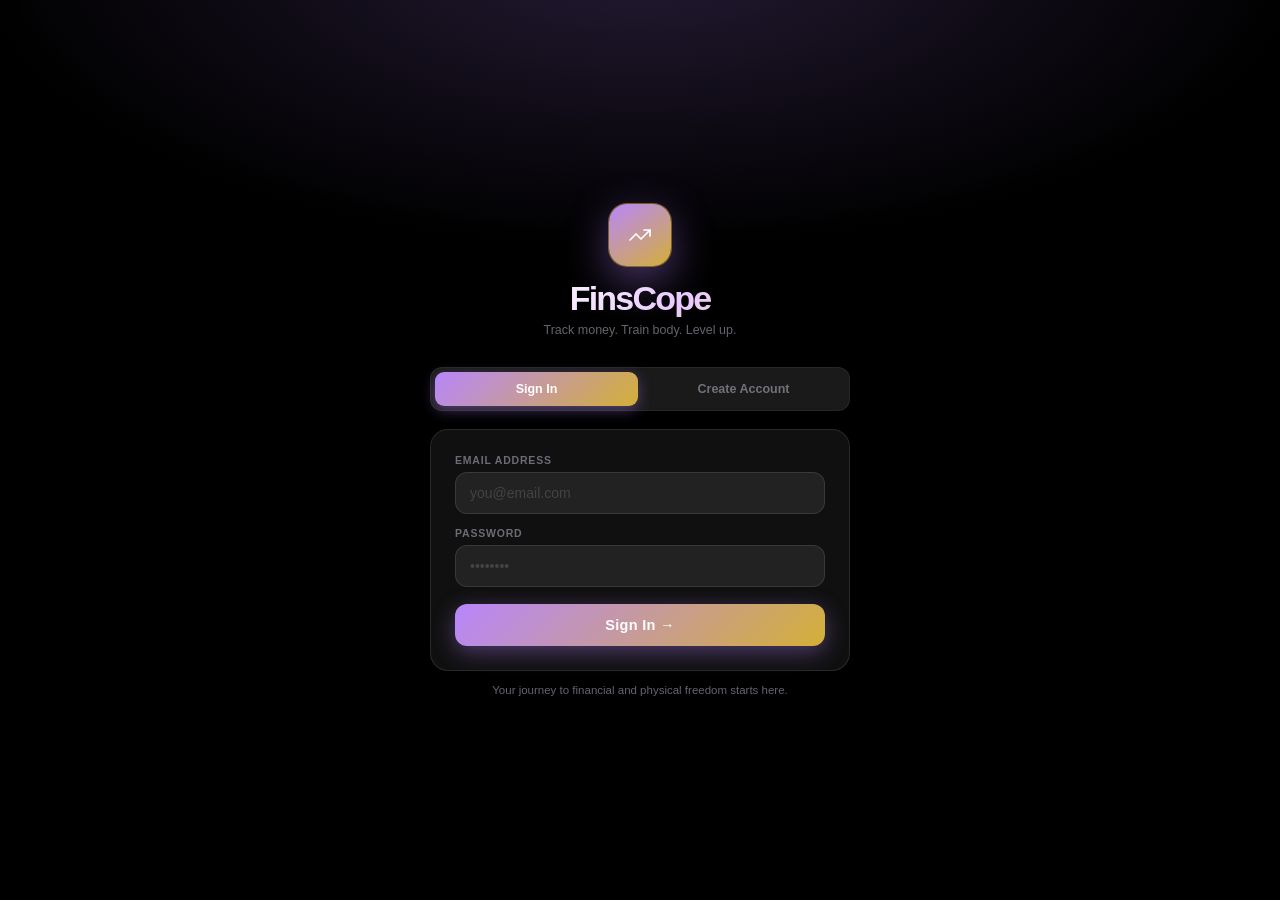
==== commit 5d07b3dd: "Refactor index.html by removing meta tags and adding CSP Removed unnecessary meta tags and added Con" ====
--- a/index.html
+++ b/index.html
@@ -3,16 +3,13 @@
 <head>
     <meta charset="UTF-8"/>
     <meta name="viewport" content="width=device-width, initial-scale=1.0"/>
-    <meta name="theme-color" content="#000000"/>
-    <meta name="mobile-web-app-capable" content="yes"/>
-    <meta name="apple-mobile-web-app-capable" content="yes"/>
-    <meta name="apple-mobile-web-app-status-bar-style" content="black-translucent"/>
     <title>FinsCope — Financial Fitness</title>
+    <!-- Minimal CSP (adjust as needed) -->
+    <meta http-equiv="Content-Security-Policy" content="script-src 'self' 'unsafe-inline' 'unsafe-eval'; style-src 'self' 'unsafe-inline' https://fonts.googleapis.com; font-src 'self' https://fonts.gstatic.com;">
     <!-- Fonts -->
     <link rel="preconnect" href="https://fonts.googleapis.com">
     <link rel="preconnect" href="https://fonts.gstatic.com" crossorigin>
     <link href="https://fonts.googleapis.com/css2?family=Syne:wght@600;700;800&family=Inter:opsz,wght@14..32,300;14..32,400;14..32,500;14..32,600;14..32,700&display=swap" rel="stylesheet">
-	<script src="script.js" defer></script>
     <!-- Styles -->
     <link rel="stylesheet" href="style.css">
 </head>
@@ -32,6 +29,7 @@
                 <div class="auth-sub">Track money. Train body. Level up.</div>
             </div>
             <div class="auth-tabs">
+                <!-- Inline onclick removed – handled by script.js -->
                 <button class="a-tab on" data-auth-mode="login">Sign In</button>
                 <button class="a-tab" data-auth-mode="register">Create Account</button>
             </div>
@@ -368,26 +366,6 @@
                     <div class="g2" style="gap: 12px; margin-bottom: 14px;">
                         <div class="gc" style="padding: 14px;">
                             <div class="sh">
-                                <span class="sh-title">14-Day Activity</span>
-                            </div>
-                            <div style="display: flex; gap: 5px; margin-bottom: 8px; flex-wrap: wrap;">
-                                <span style="font-size: 9px; color: var(--muted); display: flex; align-items: center; gap: 3px;">
-                                    <span style="width: 9px; height: 9px; border-radius: 3px; background: rgba(16,185,129,0.15); border: 1px solid rgba(16,185,129,0.4); display: inline-block;"></span>
-                                    Money
-                                </span>
-                                <span style="font-size: 9px; color: var(--muted); display: flex; align-items: center; gap: 3px;">
-                                    <span style="width: 9px; height: 9px; border-radius: 3px; background: rgba(124,58,237,0.15); border: 1px solid rgba(124,58,237,0.4); display: inline-block;"></span>
-                                    Fitness
-                                </span>
-                                <span style="font-size: 9px; color: var(--muted); display: flex; align-items: center; gap: 3px;">
-                                    <span style="width: 9px; height: 9px; border-radius: 3px; background: rgba(252,211,77,0.1); border: 1px solid rgba(252,211,77,0.5); display: inline-block;"></span>
-                                    Both
-                                </span>
-                            </div>
-                            <div class="heatmap" id="heatmap"></div>
-                        </div>
-                        <div class="gc" style="padding: 14px;">
-                            <div class="sh">
                                 <span class="sh-title">Today's Quests</span>
                             </div>
                             <div id="today-quests"></div>
@@ -787,5 +765,8 @@
         <button id="pwa-dismiss-btn" style="padding: 7px 10px; border: 1px solid rgba(255,255,255,0.1); border-radius: 9px; background: transparent; color: var(--muted); font-size: 11.5px; font-weight: 600; cursor: pointer; flex-shrink: 0;">✕</button>
     </div>
 
+        <!-- Supabase client library -->
+    <script src="supabase.js"></script>
+    <script src="script.js" defer></script>
 </body>
 </html>
--- a/style.css
+++ b/style.css
@@ -699,7 +699,7 @@
 
 .g2 {
     display: grid;
-    grid-template-columns: 1fr 1fr;
+    grid-template-columns: 1fr;
     gap: 10px;
 }
 
@@ -2086,7 +2086,7 @@
     }
 }
 
-@keyframes pop {
+@keyframes pop {    
     0% {
         transform: scale(0) rotate(-12deg);
     }
@@ -2097,3 +2097,9 @@
         transform: scale(1) rotate(0);
     }
 }
+
+#bar-chart {
+    width: 100%;
+    height: 140px;
+    display: block;
+}
